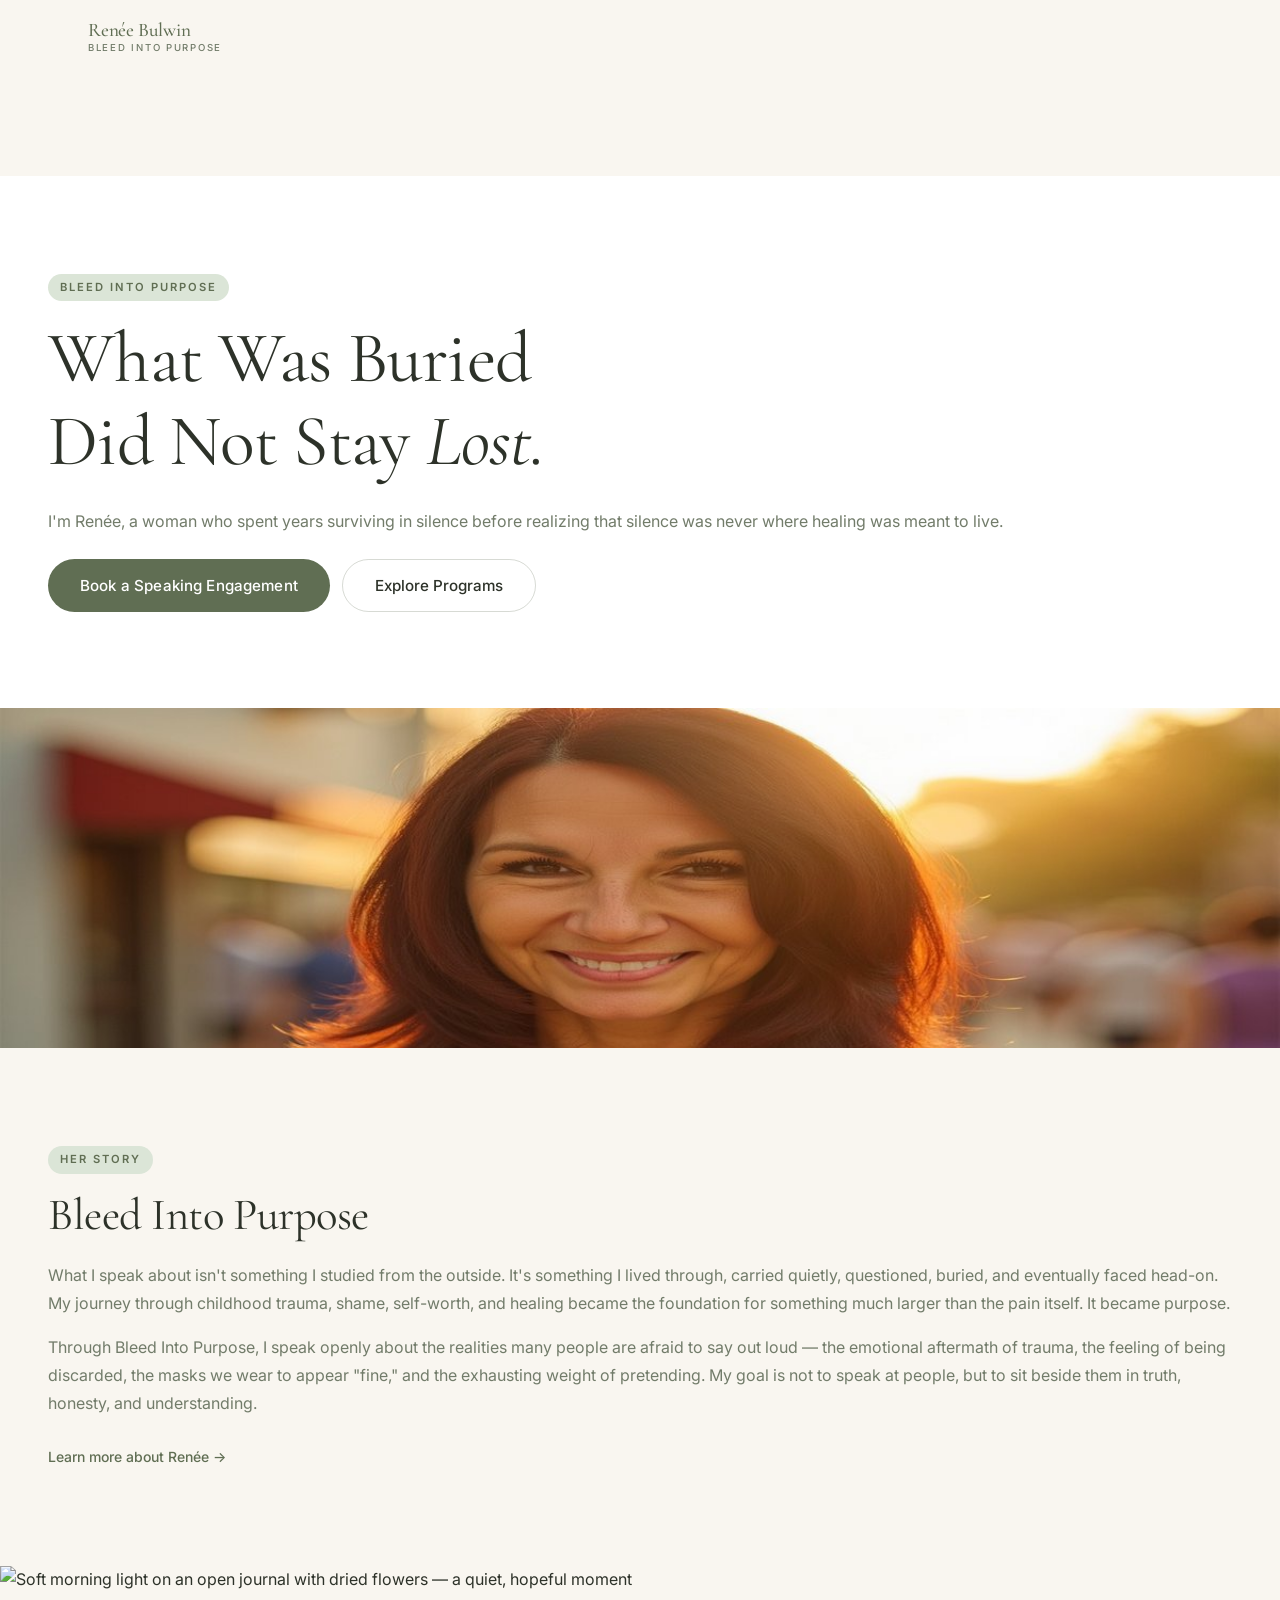
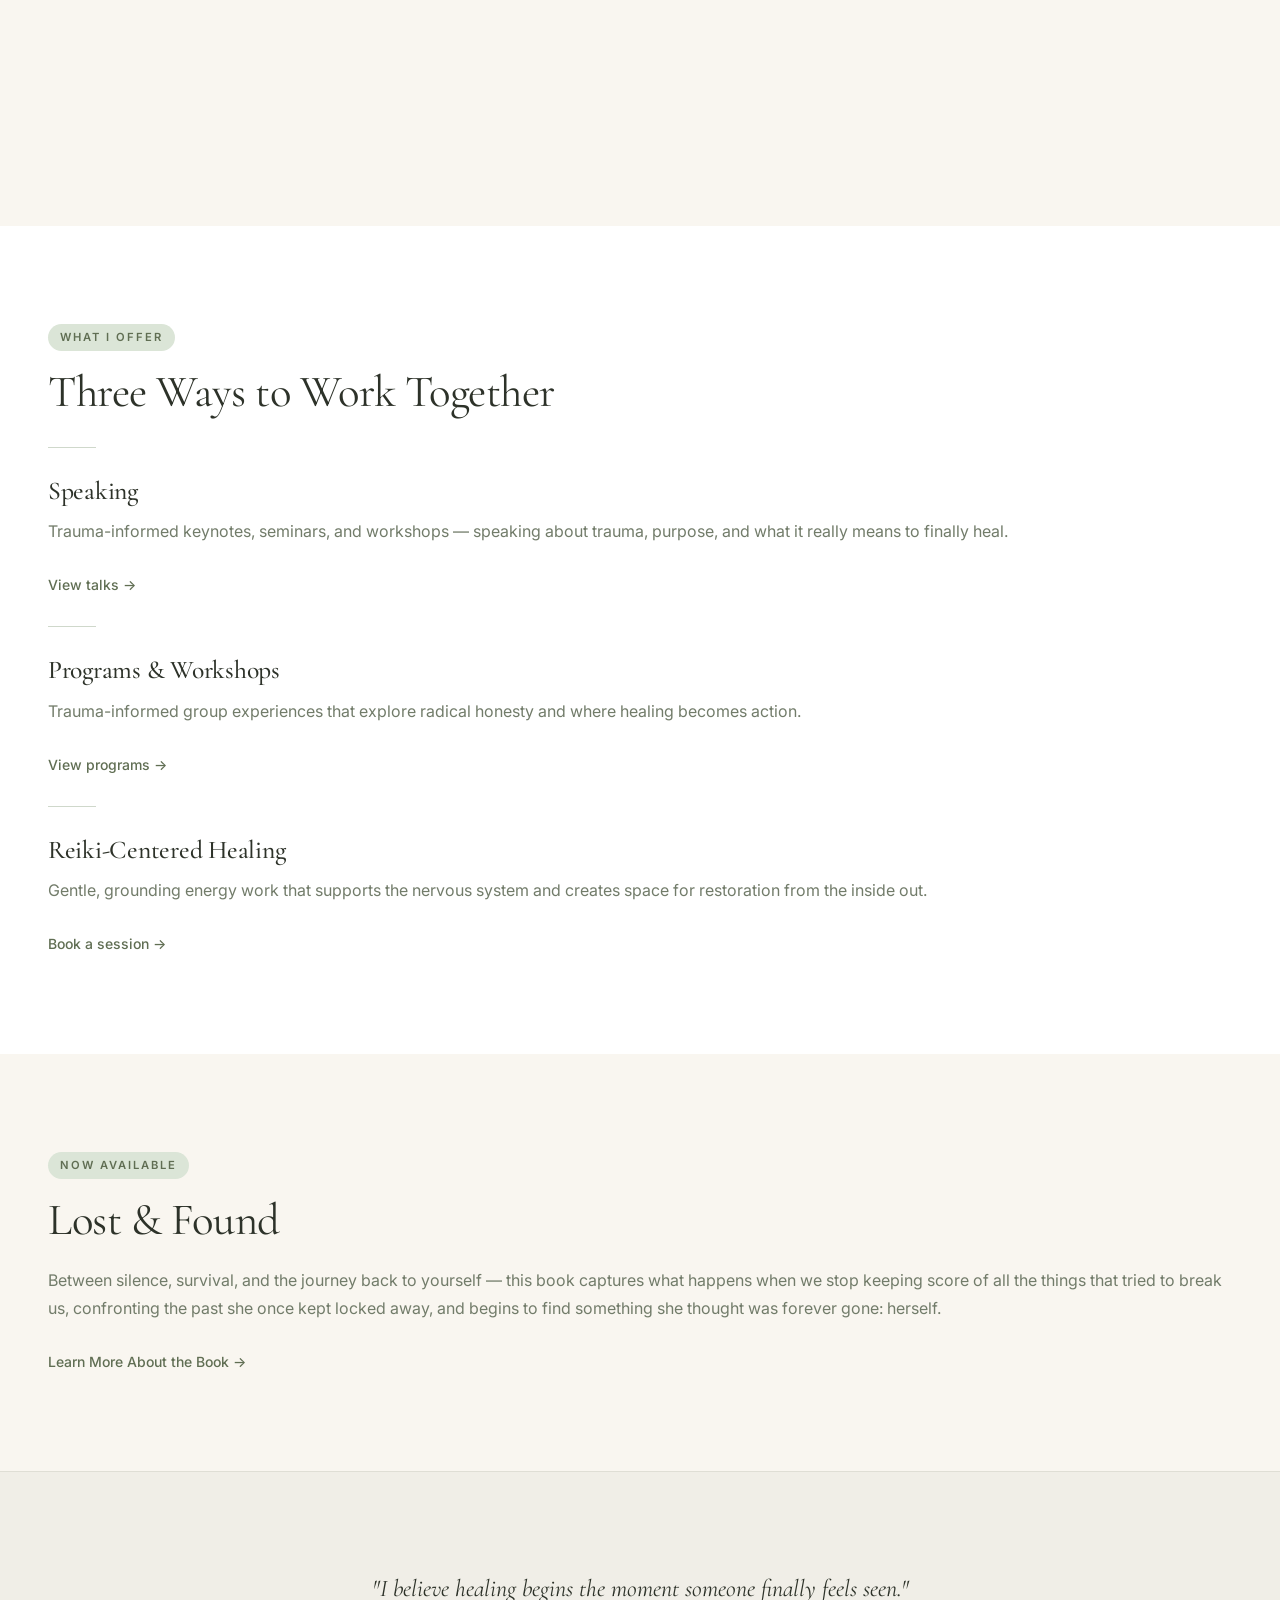
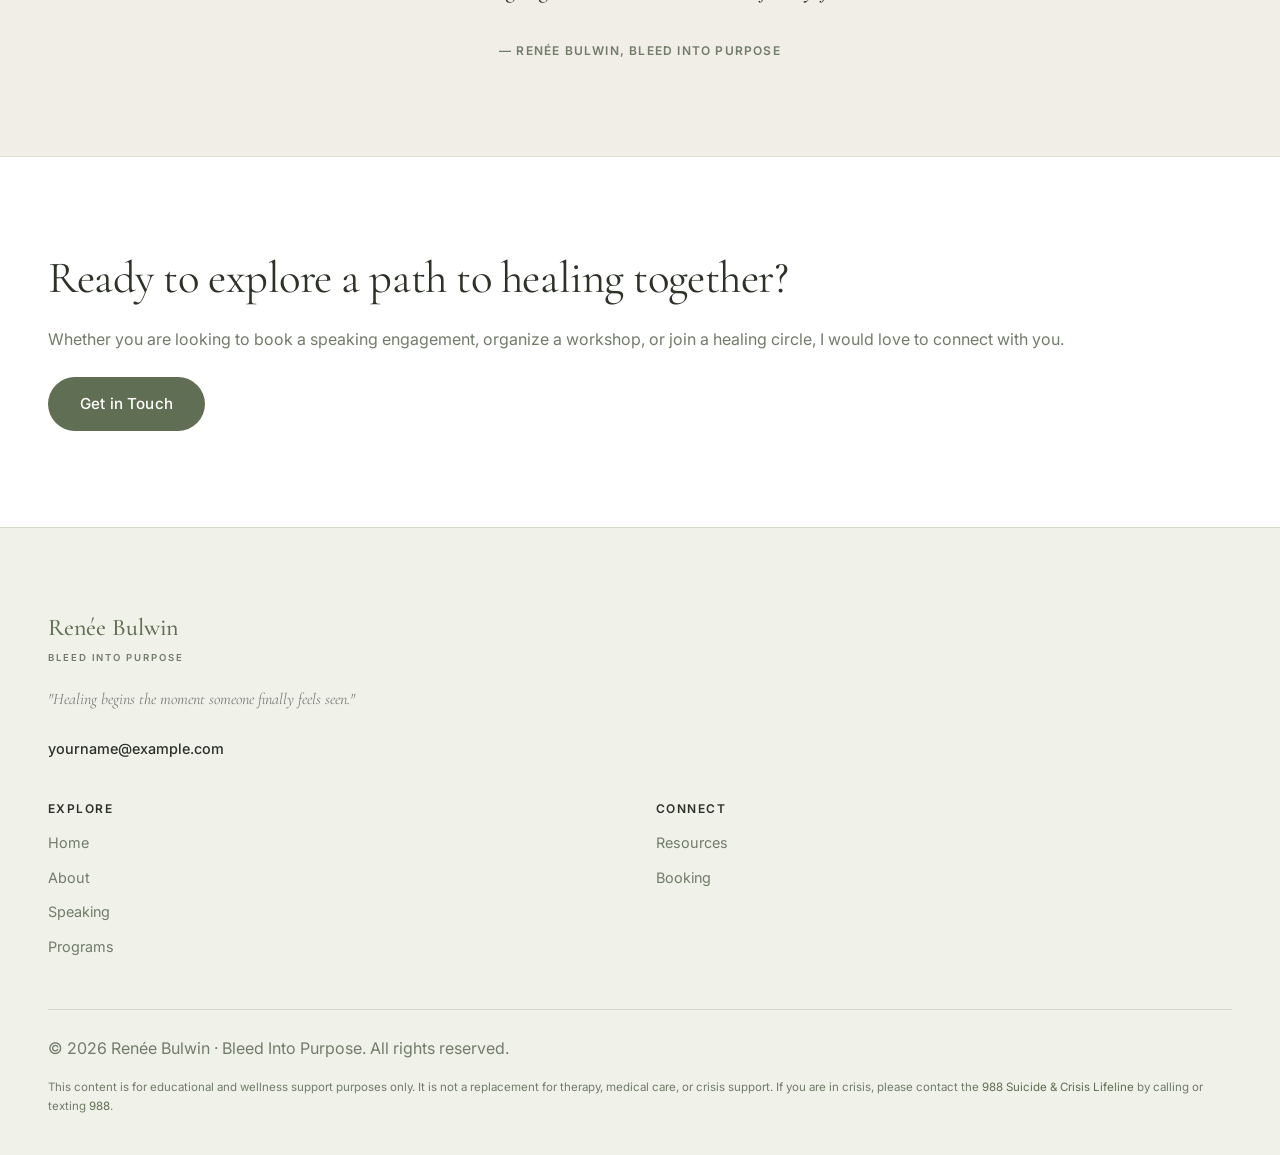
==== index.html @ e070d419 "updated" ====
<!DOCTYPE html>
<html lang="en">
<head>
  <meta charset="UTF-8">
  <meta name="viewport" content="width=device-width, initial-scale=1.0">
  <title>Renée Bulwin | Bleed Into Purpose — Speaker, Author, Reiki Practitioner</title>
  <meta name="description" content="Renée Bulwin — trauma-informed speaker, author, and Reiki practitioner. Healing begins the moment someone finally feels seen.">
  <meta name="author" content="Renée Bulwin">
  <meta name="robots" content="index, follow">
  <meta property="og:type" content="website">
  <meta property="og:url" content="https://bleed-into-purpose.github.io/">
  <meta property="og:title" content="Renée Bulwin | Bleed Into Purpose">
  <meta property="og:description" content="Trauma-informed speaker, author, and Reiki practitioner. Healing begins the moment someone finally feels seen.">
  <meta property="og:image" content="https://bleed-into-purpose.github.io/images/renee-hero.jpg">
  <link rel="canonical" href="https://bleed-into-purpose.github.io/">
  <link rel="preconnect" href="https://fonts.googleapis.com">
  <link rel="preconnect" href="https://fonts.gstatic.com" crossorigin>
  <link href="https://fonts.googleapis.com/css2?family=Cormorant+Garamond:ital,wght@0,300;0,400;0,500;1,300;1,400&family=Jost:wght@300;400;500&display=swap" rel="stylesheet">
  <link rel="stylesheet" href="style.css">
</head>
<body>

  <a href="#main-content" class="skip-link">Skip to main content</a>

  <header class="site-header" role="banner">
    <nav class="site-nav" aria-label="Main navigation">
      <a href="index.html" class="nav-brand" aria-label="Renée Bulwin – Bleed Into Purpose, home">
        <span class="name">Renée Bulwin</span>
        <span class="tagline">Bleed Into Purpose</span>
      </a>
      <button class="nav-toggle" aria-expanded="false" aria-controls="nav-menu" aria-label="Open navigation menu">
        <span></span><span></span><span></span>
      </button>
    </nav>
    <nav id="nav-menu" class="nav-menu" aria-label="Site pages">
      <a href="index.html" aria-current="page">Home</a>
      <a href="about.html">About</a>
      <a href="speaking.html">Speaking</a>
      <a href="programs.html">Programs</a>
      <a href="resources.html">Resources</a>
      <a href="booking.html">Booking</a>
      <a href="booking.html" class="btn-menu">Book a Session</a>
    </nav>
  </header>

  <div class="page-content">
    <main id="main-content">

      <!-- Hero -->
      <section class="section-pad white-bg" aria-labelledby="hero-heading">
        <span class="section-label">Bleed Into Purpose</span>
        <h1 id="hero-heading">What Was Buried<br>Did Not Stay <em>Lost.</em></h1>
        <p>I'm Renée, a woman who spent years surviving in silence before realizing that silence was never where healing was meant to live.</p>
        <div style="display:flex; flex-wrap:wrap; gap:12px; margin-top:24px;">
          <a href="booking.html" class="btn-primary">Book a Speaking Engagement</a>
          <a href="programs.html" class="btn-outline">Explore Programs</a>
        </div>
      </section>

      <!-- Headshot -->
      <img
        src="images/renee-hero.jpg"
        alt="Renée Bulwin, founder of Bleed Into Purpose, smiling warmly in golden evening light"
        width="1200"
        height="340"
        style="width:100%; height:340px; object-fit:cover; object-position:center top; display:block;"
        fetchpriority="high"
      >

      <!-- About intro -->
      <section class="section-pad cream-bg" aria-labelledby="about-intro-heading">
        <span class="section-label">Her Story</span>
        <h2 id="about-intro-heading">Bleed Into Purpose</h2>
        <p>What I speak about isn't something I studied from the outside. It's something I lived through, carried quietly, questioned, buried, and eventually faced head-on. My journey through childhood trauma, shame, self-worth, and healing became the foundation for something much larger than the pain itself. It became purpose.</p>
        <p>Through Bleed Into Purpose, I speak openly about the realities many people are afraid to say out loud — the emotional aftermath of trauma, the feeling of being discarded, the masks we wear to appear "fine," and the exhausting weight of pretending. My goal is not to speak at people, but to sit beside them in truth, honesty, and understanding.</p>
        <a href="about.html" class="link-underline" aria-label="Learn more about Renée Bulwin">Learn more about Renée →</a>
      </section>

      <!-- AI image -->
      <img
        src="images/home-light.jpg"
        alt="Soft morning light on an open journal with dried flowers — a quiet, hopeful moment"
        width="1200"
        height="260"
        style="width:100%; height:260px; object-fit:cover; display:block;"
        loading="lazy"
      >

      <!-- Offerings -->
      <section class="section-pad white-bg" aria-labelledby="offerings-heading">
        <span class="section-label">What I Offer</span>
        <h2 id="offerings-heading">Three Ways to Work Together</h2>
        <hr class="divider">
        <div style="margin-bottom:28px;">
          <h3>Speaking</h3>
          <p>Trauma-informed keynotes, seminars, and workshops — speaking about trauma, purpose, and what it really means to finally heal.</p>
          <a href="speaking.html" class="link-underline">View talks →</a>
        </div>
        <hr class="divider">
        <div style="margin-bottom:28px;">
          <h3>Programs &amp; Workshops</h3>
          <p>Trauma-informed group experiences that explore radical honesty and where healing becomes action.</p>
          <a href="programs.html" class="link-underline">View programs →</a>
        </div>
        <hr class="divider">
        <div>
          <h3>Reiki-Centered Healing</h3>
          <p>Gentle, grounding energy work that supports the nervous system and creates space for restoration from the inside out.</p>
          <a href="booking.html" class="link-underline">Book a session →</a>
        </div>
      </section>

      <!-- Book -->
      <section class="section-pad cream-bg" aria-labelledby="book-heading">
        <span class="section-label">Now Available</span>
        <h2 id="book-heading">Lost &amp; Found</h2>
        <p>Between silence, survival, and the journey back to yourself — this book captures what happens when we stop keeping score of all the things that tried to break us, confronting the past she once kept locked away, and begins to find something she thought was forever gone: herself.</p>
        <a href="about.html#book" class="link-underline" aria-label="Learn more about Renée's book, Lost and Found">Learn More About the Book →</a>
      </section>

      <!-- Quote strip -->
      <div class="green-strip" role="complementary" aria-label="Quote from Renée Bulwin">
        <blockquote>
          <p>"I believe healing begins the moment someone finally feels seen."</p>
          <cite>— Renée Bulwin, Bleed Into Purpose</cite>
        </blockquote>
      </div>

      <!-- CTA -->
      <section class="section-pad white-bg" aria-labelledby="cta-heading">
        <h2 id="cta-heading">Ready to explore a path to healing together?</h2>
        <p>Whether you are looking to book a speaking engagement, organize a workshop, or join a healing circle, I would love to connect with you.</p>
        <a href="booking.html" class="btn-primary" style="margin-top:8px;">Get in Touch</a>
      </section>

    </main>

    <footer class="site-footer" role="contentinfo">
      <div class="footer-brand">
        <span class="name">Renée Bulwin</span>
        <span class="tagline">Bleed Into Purpose</span>
        <p class="quote">"Healing begins the moment someone finally feels seen."</p>
      </div>
      <p class="footer-email"><a href="mailto:yourname@example.com">yourname@example.com</a></p>
      <div class="footer-nav">
        <div class="footer-nav-col">
          <h2>Explore</h2>
          <a href="index.html">Home</a>
          <a href="about.html">About</a>
          <a href="speaking.html">Speaking</a>
          <a href="programs.html">Programs</a>
        </div>
        <div class="footer-nav-col">
          <h2>Connect</h2>
          <a href="resources.html">Resources</a>
          <a href="booking.html">Booking</a>
        </div>
      </div>
      <div class="footer-bottom">
        <p>© 2026 Renée Bulwin · Bleed Into Purpose. All rights reserved.</p>
        <p class="footer-disclaimer">This content is for educational and wellness support purposes only. It is not a replacement for therapy, medical care, or crisis support. If you are in crisis, please contact the <a href="https://988lifeline.org" rel="noopener noreferrer">988 Suicide &amp; Crisis Lifeline</a> by calling or texting <a href="tel:988">988</a>.</p>
      </div>
    </footer>
  </div>

  <script>
    // Transparent header → blur on scroll
    const header = document.querySelector('header');
    window.addEventListener('scroll', () => {
      header.classList.toggle('scrolled', window.scrollY > 20);
    }, { passive: true });

    // Hamburger menu
    const toggle = document.querySelector('.nav-toggle');
    const menu = document.querySelector('.nav-menu');
    if (toggle && menu) {
      toggle.addEventListener('click', () => {
        const expanded = toggle.getAttribute('aria-expanded') === 'true';
        toggle.setAttribute('aria-expanded', String(!expanded));
        menu.classList.toggle('open', !expanded);
        document.body.style.overflow = !expanded ? 'hidden' : '';
      });
      menu.querySelectorAll('a').forEach(a => {
        a.addEventListener('click', () => {
          toggle.setAttribute('aria-expanded', 'false');
          menu.classList.remove('open');
          document.body.style.overflow = '';
        });
      });
    }

    // Fade in on scroll
    const faders = document.querySelectorAll('.fade-in');
    if (faders.length) {
      const obs = new IntersectionObserver(entries => {
        entries.forEach(e => { if (e.isIntersecting) { e.target.classList.add('visible'); obs.unobserve(e.target); } });
      }, { threshold: 0.1 });
      faders.forEach(f => obs.observe(f));
    }
    const faders = document.querySelectorAll('.fade-in');
    if (faders.length) {
      const observer = new IntersectionObserver(entries => {
        entries.forEach(e => { if (e.isIntersecting) { e.target.classList.add('visible'); observer.unobserve(e.target); } });
      }, { threshold: 0.1 });
      faders.forEach(f => observer.observe(f));
    }
  </script>
</body>
</html>
---- style.css ----
/* ═══════════════════════════════════════════════
   BLEED INTO PURPOSE — style.css
   Aesthetic: replicates trauma-healing-hub.replit.app
   Fonts: Cormorant Garamond (serif) + Inter (sans)
   Palette: warm cream bg, sage green primary, soft muted tones
═══════════════════════════════════════════════ */

@import url('https://fonts.googleapis.com/css2?family=Cormorant+Garamond:ital,wght@0,300;0,400;0,500;0,600;1,300;1,400&family=Inter:wght@300;400;500;600&display=swap');

/* ── TOKENS ── */
:root {
  /* Colours — direct HSL values matching the Replit palette */
  --bg:            hsl(40, 43%, 96%);       /* warm cream */
  --fg:            hsl(93, 10%, 18%);       /* near-black */
  --primary:       hsl(93, 14%, 38%);       /* sage green */
  --primary-fg:    hsl(40, 43%, 96%);       /* cream on sage */
  --primary-hover: hsl(93, 14%, 30%);
  --secondary:     hsl(100, 22%, 87%);      /* light sage tint */
  --secondary-fg:  hsl(93, 14%, 38%);
  --muted:         hsl(38, 30%, 85%);       /* warm tan */
  --muted-fg:      hsl(93, 8%, 45%);        /* medium grey-green */
  --accent:        hsl(27, 35%, 67%);       /* warm caramel */
  --card:          hsl(0, 0%, 100%);
  --card-fg:       hsl(93, 10%, 18%);
  --border:        hsl(100, 14%, 82%);
  --ring:          hsl(93, 14%, 38%);

  /* Typography */
  --font-serif: 'Cormorant Garamond', Georgia, serif;
  --font-sans:  'Inter', system-ui, sans-serif;

  /* Spacing */
  --container: 1200px;
  --px:   24px;
  --px-md: 48px;

  /* Radius */
  --radius-sm:  6px;
  --radius-md:  12px;
  --radius-lg:  16px;
  --radius-xl:  24px;
  --radius-full: 9999px;

  /* Shadows */
  --shadow-sm: 0 1px 3px rgba(0,0,0,0.06), 0 1px 2px rgba(0,0,0,0.04);
  --shadow-md: 0 4px 12px rgba(0,0,0,0.07), 0 2px 4px rgba(0,0,0,0.05);
}

/* ── RESET ── */
*, *::before, *::after { margin: 0; padding: 0; box-sizing: border-box; }
html { scroll-behavior: smooth; font-size: 16px; }

body {
  font-family: var(--font-sans);
  background: var(--bg);
  color: var(--fg);
  font-weight: 400;
  line-height: 1.7;
  -webkit-font-smoothing: antialiased;
}

img { display: block; max-width: 100%; }
a { color: var(--primary); text-decoration: none; }
a:hover { color: var(--primary-hover); }

/* ── SKIP LINK ── */
.skip-link {
  position: absolute;
  top: -100%;
  left: 0;
  background: var(--primary);
  color: white;
  padding: 10px 20px;
  font-size: 0.875rem;
  font-weight: 500;
  z-index: 9999;
  text-decoration: none;
  border-radius: 0 0 var(--radius-sm) 0;
}
.skip-link:focus { top: 0; }

/* ── FOCUS ── */
:focus-visible {
  outline: 3px solid var(--ring);
  outline-offset: 3px;
  border-radius: 2px;
}

/* ── SCREEN READER ONLY ── */
.sr-only {
  position: absolute; width: 1px; height: 1px;
  padding: 0; margin: -1px; overflow: hidden;
  clip: rect(0,0,0,0); white-space: nowrap; border: 0;
}

/* ═══════════════════════════════════════
   CONTAINER
═══════════════════════════════════════ */
.container {
  width: 100%;
  max-width: var(--container);
  margin: 0 auto;
  padding: 0 var(--px);
}
@media (min-width: 768px) {
  .container { padding: 0 var(--px-md); }
}

/* ═══════════════════════════════════════
   HEADER — transparent → blurred on scroll
═══════════════════════════════════════ */
header, .site-header {
  position: fixed;
  top: 0; left: 0; right: 0;
  z-index: 100;
  transition: background 0.3s, box-shadow 0.3s, padding 0.3s;
  padding: 20px 0;
}
header.scrolled, .site-header.scrolled {
  background: hsla(40, 43%, 96%, 0.85);
  backdrop-filter: blur(12px);
  -webkit-backdrop-filter: blur(12px);
  box-shadow: var(--shadow-sm);
  padding: 12px 0;
}

header > nav, .site-nav {
  max-width: var(--container);
  margin: 0 auto;
  padding: 0 var(--px);
  display: flex;
  align-items: center;
  justify-content: space-between;
  gap: 24px;
}
@media (min-width: 768px) {
  header > nav, .site-nav { padding: 0 var(--px-md); }
}

/* Brand */
.nav-brand, .nav-logo {
  display: flex;
  flex-direction: column;
  line-height: 1.1;
  text-decoration: none;
  color: var(--primary);
}
.nav-brand .name,
.nav-logo {
  font-family: var(--font-serif);
  font-size: 1.2rem;
  font-weight: 500;
  color: var(--primary);
  letter-spacing: -0.01em;
}
.nav-brand .tagline,
.nav-logo span {
  font-family: var(--font-sans);
  font-size: 0.6rem;
  font-weight: 500;
  letter-spacing: 0.18em;
  text-transform: uppercase;
  color: var(--muted-fg);
  margin-top: 2px;
}

/* Hide desktop nav links on mobile */
header > nav > ul,
.site-nav > ul { display: none; }

/* Hamburger */
.nav-toggle {
  background: none;
  border: none;
  cursor: pointer;
  padding: 8px;
  display: flex;
  flex-direction: column;
  gap: 5px;
  min-width: 44px;
  min-height: 44px;
  align-items: center;
  justify-content: center;
  border-radius: var(--radius-sm);
}
.nav-toggle span {
  display: block;
  width: 22px;
  height: 2px;
  background: var(--fg);
  border-radius: 2px;
  transition: transform 0.3s, opacity 0.3s;
}
.nav-toggle[aria-expanded="true"] span:nth-child(1) { transform: translateY(7px) rotate(45deg); }
.nav-toggle[aria-expanded="true"] span:nth-child(2) { opacity: 0; }
.nav-toggle[aria-expanded="true"] span:nth-child(3) { transform: translateY(-7px) rotate(-45deg); }
.nav-toggle:hover { background: var(--secondary); }

/* .btn-nav (first-pass HTML) — pill CTA in nav */
.btn-nav {
  display: none; /* shown on desktop via override below */
  background: var(--primary);
  color: white;
  padding: 10px 24px;
  border-radius: var(--radius-full);
  font-size: 0.875rem;
  font-weight: 500;
  text-decoration: none;
  min-height: 44px;
  align-items: center;
  transition: background 0.2s;
}
.btn-nav:hover { background: var(--primary-hover); color: white; }

/* Mobile nav overlay */
.nav-menu {
  display: none;
  position: fixed;
  inset: 0;
  background: var(--bg);
  z-index: 99;
  flex-direction: column;
  align-items: center;
  justify-content: center;
  gap: 32px;
  padding: 80px 24px 40px;
}
.nav-menu.open { display: flex; }
.nav-menu a {
  font-family: var(--font-serif);
  font-size: 2rem;
  font-weight: 400;
  color: var(--muted-fg);
  text-decoration: none;
  letter-spacing: -0.01em;
  transition: color 0.2s;
}
.nav-menu a:hover,
.nav-menu a[aria-current="page"] { color: var(--primary); }
.nav-menu .btn-menu {
  margin-top: 8px;
  background: var(--primary);
  color: white;
  padding: 16px 40px;
  border-radius: var(--radius-full);
  font-family: var(--font-sans);
  font-size: 1rem;
  font-weight: 500;
  text-decoration: none;
  display: inline-flex;
  align-items: center;
  transition: background 0.2s;
}
.nav-menu .btn-menu:hover { background: var(--primary-hover); color: white; }

/* Page offset for fixed header */
.page-content { padding-top: 88px; }
main { padding-top: 88px; }

/* ═══════════════════════════════════════
   TYPOGRAPHY
═══════════════════════════════════════ */
h1, h2, h3, h4, h5, h6 {
  font-family: var(--font-serif);
  color: var(--fg);
  line-height: 1.15;
  letter-spacing: -0.01em;
}
h1 { font-size: clamp(2.4rem, 6vw, 4.5rem); font-weight: 400; margin-bottom: 24px; }
h2 { font-size: clamp(1.8rem, 4vw, 2.8rem); font-weight: 400; margin-bottom: 20px; }
h3 { font-size: clamp(1.2rem, 2.5vw, 1.6rem); font-weight: 500; margin-bottom: 12px; }

p { font-size: 1rem; color: var(--muted-fg); margin-bottom: 16px; line-height: 1.75; }
p:last-child { margin-bottom: 0; }

/* ═══════════════════════════════════════
   BUTTONS
═══════════════════════════════════════ */
.btn-primary {
  display: inline-flex;
  align-items: center;
  justify-content: center;
  background: var(--primary);
  color: white;
  padding: 14px 32px;
  border-radius: var(--radius-full);
  font-family: var(--font-sans);
  font-size: 0.95rem;
  font-weight: 500;
  text-decoration: none;
  border: none;
  cursor: pointer;
  min-height: 48px;
  transition: background 0.2s, transform 0.1s;
  letter-spacing: 0.01em;
}
.btn-primary:hover { background: var(--primary-hover); color: white; }
.btn-primary:active { transform: scale(0.98); }

.btn-secondary, .btn-outline {
  display: inline-flex;
  align-items: center;
  justify-content: center;
  background: transparent;
  color: var(--fg);
  padding: 13px 32px;
  border-radius: var(--radius-full);
  font-family: var(--font-sans);
  font-size: 0.95rem;
  font-weight: 500;
  text-decoration: none;
  border: 1.5px solid hsla(93, 14%, 38%, 0.25);
  cursor: pointer;
  min-height: 48px;
  transition: background 0.2s, border-color 0.2s;
}
.btn-secondary:hover, .btn-outline:hover {
  background: var(--secondary);
  border-color: var(--border);
  color: var(--fg);
}

.link-arrow {
  display: inline-flex;
  align-items: center;
  gap: 6px;
  font-size: 0.875rem;
  font-weight: 500;
  color: var(--primary);
  text-decoration: none;
  margin-top: 16px;
  transition: gap 0.2s;
}
.link-arrow:hover { gap: 10px; color: var(--primary-hover); }
.link-arrow::after { content: '→'; }

/* legacy link-underline class */
.link-underline {
  display: inline-flex;
  align-items: center;
  gap: 6px;
  font-size: 0.875rem;
  font-weight: 500;
  color: var(--primary);
  text-decoration: none;
  margin-top: 12px;
  transition: gap 0.2s;
}
.link-underline:hover { gap: 10px; color: var(--primary-hover); }

/* ═══════════════════════════════════════
   UTILITIES
═══════════════════════════════════════ */
.section-label, .eyebrow {
  display: inline-block;
  font-family: var(--font-sans);
  font-size: 0.7rem;
  font-weight: 600;
  letter-spacing: 0.18em;
  text-transform: uppercase;
  color: var(--primary);
  background: var(--secondary);
  padding: 4px 12px;
  border-radius: var(--radius-full);
  margin-bottom: 16px;
}

.divider {
  width: 48px;
  height: 1px;
  background: var(--border);
  margin: 28px 0;
  border: none;
}

/* ═══════════════════════════════════════
   SECTIONS — base padding
═══════════════════════════════════════ */
.section-pad {
  padding: 80px var(--px);
}
@media (min-width: 768px) {
  .section-pad { padding: 96px var(--px-md); }
}

.cream-bg  { background: var(--bg); }
.white-bg  { background: var(--card); }
.muted-bg  { background: var(--secondary); }

/* Bare <section> tags inside main — alternating bg */
main > section {
  padding: 72px var(--px);
}
@media (min-width: 768px) {
  main > section { padding: 96px var(--px-md); }
}

/* ═══════════════════════════════════════
   HERO — full-bleed with overlay
   Covers both .hero wrapper and bare sections
═══════════════════════════════════════ */
.hero, section.hero {
  position: relative;
  min-height: 90vh;
  display: flex;
  align-items: center;
  justify-content: center;
  overflow: hidden;
  padding: 120px var(--px) 80px;
  text-align: center;
  background: var(--bg);
}

/* When there's a hero image */
.hero-image {
  position: absolute;
  inset: 0;
  z-index: 0;
}
.hero-image img {
  width: 100%;
  height: 100%;
  object-fit: cover;
  object-position: center top;
}
.hero-image::after {
  content: '';
  position: absolute;
  inset: 0;
  background: hsla(40, 43%, 96%, 0.65);
  backdrop-filter: blur(2px);
}

.hero-text {
  position: relative;
  z-index: 1;
  max-width: 760px;
  margin: 0 auto;
}
.hero-text h1 { color: var(--fg); }
.hero-text p  { font-size: 1.1rem; color: var(--muted-fg); max-width: 560px; margin: 0 auto 32px; }

.hero-cta {
  display: flex;
  flex-wrap: wrap;
  gap: 12px;
  justify-content: center;
  margin-top: 32px;
}

/* Hero photo strip (below text hero on index) */
.hero + img,
.hero-photo {
  width: 100%;
  max-height: 420px;
  object-fit: cover;
  object-position: center top;
  display: block;
}

/* ═══════════════════════════════════════
   TAGLINE PILL (Replit-style hero badge)
═══════════════════════════════════════ */
.hero-pill {
  display: inline-block;
  background: var(--secondary);
  color: var(--secondary-fg);
  font-size: 0.85rem;
  font-weight: 500;
  padding: 6px 16px;
  border-radius: var(--radius-full);
  margin-bottom: 24px;
  letter-spacing: 0.02em;
}

/* ═══════════════════════════════════════
   OFFERING GRID
═══════════════════════════════════════ */
.offering-grid {
  display: grid;
  grid-template-columns: 1fr;
  gap: 24px;
  margin-top: 40px;
}
@media (min-width: 768px) {
  .offering-grid { grid-template-columns: repeat(3, 1fr); }
}
.offering-grid article {
  background: var(--card);
  border: 1px solid var(--border);
  border-radius: var(--radius-xl);
  padding: 32px;
  transition: box-shadow 0.2s;
}
.offering-grid article:hover { box-shadow: var(--shadow-md); }

/* ═══════════════════════════════════════
   PROGRAM CARDS
═══════════════════════════════════════ */
.program-card {
  background: var(--card);
  border: 1px solid var(--border);
  border-radius: var(--radius-xl);
  padding: 32px;
  margin-bottom: 20px;
  transition: box-shadow 0.2s;
}
.program-card:hover { box-shadow: var(--shadow-md); }

.program-tag {
  display: inline-block;
  font-size: 0.65rem;
  font-weight: 600;
  letter-spacing: 0.15em;
  text-transform: uppercase;
  color: var(--primary);
  margin-bottom: 12px;
}
.program-ideal {
  background: hsla(100, 22%, 87%, 0.4);
  border-radius: var(--radius-md);
  padding: 14px 16px;
  margin-top: 16px;
  font-size: 0.9rem;
  color: var(--fg);
}
.program-ideal strong {
  display: block;
  font-size: 0.65rem;
  font-weight: 600;
  letter-spacing: 0.12em;
  text-transform: uppercase;
  color: var(--primary);
  margin-bottom: 4px;
}

/* ═══════════════════════════════════════
   TALK CARDS (speaking page)
═══════════════════════════════════════ */
.talk-card {
  background: var(--card);
  border: 1px solid var(--border);
  border-radius: var(--radius-xl);
  padding: 28px 32px;
  margin-bottom: 16px;
  transition: box-shadow 0.2s;
}
.talk-card:hover { box-shadow: var(--shadow-sm); }

.talk-number {
  font-family: var(--font-serif);
  font-size: 1.8rem;
  font-weight: 300;
  color: var(--border);
  line-height: 1;
  margin-bottom: 8px;
}

/* ═══════════════════════════════════════
   AUDIENCE LIST
═══════════════════════════════════════ */
.audience-list {
  list-style: none;
  display: flex;
  flex-direction: column;
  gap: 10px;
}
.audience-list li {
  display: flex;
  align-items: flex-start;
  gap: 12px;
  font-size: 1rem;
  color: var(--muted-fg);
  padding: 10px 14px;
  background: var(--card);
  border: 1px solid var(--border);
  border-radius: var(--radius-md);
}
.audience-list li::before {
  content: '';
  width: 6px;
  height: 6px;
  border-radius: 50%;
  background: var(--primary);
  margin-top: 8px;
  flex-shrink: 0;
}

/* ═══════════════════════════════════════
   BLOCKQUOTE
═══════════════════════════════════════ */
blockquote {
  font-family: var(--font-serif);
  font-size: 1.4rem;
  font-style: italic;
  color: var(--fg);
  line-height: 1.5;
  padding: 32px 36px;
  background: var(--secondary);
  border-radius: var(--radius-lg);
  border-left: 4px solid var(--primary);
  margin: 32px 0;
  position: relative;
}
blockquote p { color: var(--fg); font-size: inherit; margin-bottom: 12px; font-family: var(--font-serif); font-style: italic; }
blockquote footer, blockquote cite {
  display: block;
  font-family: var(--font-sans);
  font-size: 0.75rem;
  font-style: normal;
  font-weight: 600;
  letter-spacing: 0.1em;
  text-transform: uppercase;
  color: var(--muted-fg);
  margin-top: 12px;
}

/* ═══════════════════════════════════════
   GREEN STRIP / CTA BAND
   Replit uses bg-primary/5 with border-y — subtle sage tint
═══════════════════════════════════════ */
.green-strip {
  background: hsla(93, 14%, 38%, 0.06);
  border-top: 1px solid hsla(93, 14%, 38%, 0.12);
  border-bottom: 1px solid hsla(93, 14%, 38%, 0.12);
  padding: 80px var(--px);
  text-align: center;
}
@media (min-width: 768px) { .green-strip { padding: 96px var(--px-md); } }

.green-strip h2 { color: var(--fg); margin-bottom: 16px; }
.green-strip p  { color: var(--muted-fg); max-width: 560px; margin: 0 auto 32px; }

.green-strip blockquote {
  background: transparent;
  border: none;
  border-left: none;
  padding: 0;
  margin: 0 auto;
  max-width: 640px;
  font-size: 1.5rem;
}
.green-strip blockquote p { color: var(--fg); }
.green-strip blockquote footer,
.green-strip blockquote cite { color: var(--muted-fg); }

/* ═══════════════════════════════════════
   CONTACT
═══════════════════════════════════════ */
.contact-row {
  display: flex;
  align-items: flex-start;
  gap: 16px;
  margin-bottom: 20px;
  padding: 18px 20px;
  background: var(--card);
  border: 1px solid var(--border);
  border-radius: var(--radius-lg);
}
.contact-icon {
  width: 44px;
  height: 44px;
  border-radius: 50%;
  background: var(--secondary);
  color: var(--primary);
  display: flex;
  align-items: center;
  justify-content: center;
  flex-shrink: 0;
  font-size: 1.1rem;
}
.contact-label {
  font-size: 0.65rem;
  font-weight: 600;
  letter-spacing: 0.12em;
  text-transform: uppercase;
  color: var(--muted-fg);
  margin-bottom: 4px;
}
.contact-value {
  font-size: 1rem;
  color: var(--fg);
  font-weight: 400;
}
.contact-value a { color: var(--primary); }

/* ═══════════════════════════════════════
   FORMS
═══════════════════════════════════════ */
.inquiry-form {
  background: var(--card);
  border: 1px solid var(--border);
  border-radius: var(--radius-xl);
  padding: 36px 28px;
  box-shadow: var(--shadow-sm);
  margin-top: 32px;
}
.inquiry-form .form-note {
  font-size: 0.9rem;
  color: var(--muted-fg);
  margin-bottom: 28px;
}

.form-group { margin-bottom: 20px; }
.form-group label {
  display: block;
  font-size: 0.875rem;
  font-weight: 500;
  color: var(--fg);
  margin-bottom: 6px;
}
.form-group label .req { color: #c0392b; margin-left: 3px; }
.form-group label .req-note { font-size: 0.75rem; color: var(--muted-fg); font-weight: 400; }

.form-group input,
.form-group select,
.form-group textarea {
  width: 100%;
  padding: 11px 16px;
  border: 1.5px solid var(--border);
  border-radius: var(--radius-md);
  font-family: var(--font-sans);
  font-size: 1rem;
  font-weight: 400;
  color: var(--fg);
  background: var(--bg);
  outline: none;
  transition: border-color 0.2s, box-shadow 0.2s;
  min-height: 46px;
}
.form-group input:focus,
.form-group select:focus,
.form-group textarea:focus {
  border-color: var(--primary);
  box-shadow: 0 0 0 3px hsla(93, 14%, 38%, 0.15);
}
.form-group textarea { height: 120px; resize: vertical; min-height: 90px; }

.form-group input[aria-invalid="true"],
.form-group select[aria-invalid="true"],
.form-group textarea[aria-invalid="true"] { border-color: #c0392b; }

.field-error { font-size: 0.8rem; color: #c0392b; margin-top: 4px; display: none; }
.field-error.visible { display: block; }

/* ═══════════════════════════════════════
   CRISIS NOTICE
═══════════════════════════════════════ */
.crisis-notice {
  background: var(--secondary);
  border: 1px solid var(--border);
  border-radius: var(--radius-lg);
  padding: 20px 24px;
  margin: 0 var(--px) 0;
}
.crisis-notice p { font-size: 0.9rem; color: var(--muted-fg); }

/* ═══════════════════════════════════════
   FOOTER
═══════════════════════════════════════ */
footer, .site-footer {
  background: hsla(100, 22%, 87%, 0.3);
  border-top: 1px solid var(--border);
  padding: 64px var(--px) 32px;
}
@media (min-width: 768px) {
  footer, .site-footer { padding: 80px var(--px-md) 40px; }
}

/* Footer brand */
.footer-brand .name,
.footer-name {
  font-family: var(--font-serif);
  font-size: 1.5rem;
  font-weight: 500;
  color: var(--primary);
  display: block;
  margin-bottom: 2px;
}
.footer-brand .tagline,
.footer-sub {
  font-size: 0.6rem;
  font-weight: 600;
  letter-spacing: 0.2em;
  text-transform: uppercase;
  color: var(--muted-fg);
  display: block;
  margin-bottom: 20px;
}
.footer-brand .quote,
.footer-quote {
  font-family: var(--font-serif);
  font-style: italic;
  font-size: 1rem;
  color: hsla(93, 10%, 18%, 0.6);
  margin-bottom: 24px;
  max-width: 320px;
  line-height: 1.6;
}

.footer-email {
  font-size: 0.9rem;
  color: var(--muted-fg);
  margin-bottom: 40px;
  display: flex;
  align-items: center;
  gap: 8px;
}
.footer-email a { color: var(--fg); font-weight: 500; }
.footer-email a:hover { color: var(--primary); }

/* Footer nav grid */
.footer-nav {
  display: grid;
  grid-template-columns: 1fr 1fr;
  gap: 32px;
  margin-bottom: 40px;
}
.footer-nav-col h2,
footer nav h3 {
  font-family: var(--font-sans);
  font-size: 0.75rem;
  font-weight: 600;
  letter-spacing: 0.12em;
  text-transform: uppercase;
  color: var(--fg);
  margin-bottom: 16px;
}
.footer-nav-col a,
footer nav a {
  display: block;
  font-size: 0.9rem;
  color: var(--muted-fg);
  text-decoration: none;
  margin-bottom: 10px;
  transition: color 0.2s;
}
.footer-nav-col a:hover,
footer nav a:hover { color: var(--primary); }

footer nav ul { list-style: none; margin-bottom: 28px; }

.footer-bottom,
.footer-legal {
  border-top: 1px solid var(--border);
  padding-top: 24px;
  font-size: 0.75rem;
  color: var(--muted-fg);
  line-height: 1.7;
}
.footer-disclaimer {
  margin-top: 8px;
  font-size: 0.72rem;
  color: var(--muted-fg);
  line-height: 1.6;
}
.footer-disclaimer a { color: var(--primary); }

/* ═══════════════════════════════════════
   FADE IN ANIMATION
═══════════════════════════════════════ */
.fade-in {
  opacity: 0;
  transform: translateY(20px);
  transition: opacity 0.6s ease, transform 0.6s ease;
}
.fade-in.visible { opacity: 1; transform: translateY(0); }

@media (prefers-reduced-motion: reduce) {
  .fade-in { opacity: 1; transform: none; transition: none; }
  html { scroll-behavior: auto; }
}

/* ═══════════════════════════════════════
   RESPONSIVE DESKTOP OVERRIDES
═══════════════════════════════════════ */
@media (min-width: 768px) {
  /* Show desktop nav */
  header > nav > ul,
  .site-nav > ul {
    display: flex;
    align-items: center;
    gap: 32px;
    list-style: none;
  }
  header > nav > ul li a,
  .site-nav > ul li a {
    font-size: 0.875rem;
    font-weight: 500;
    color: var(--muted-fg);
    text-decoration: none;
    transition: color 0.2s;
  }
  header > nav > ul li a:hover,
  header > nav > ul li a[aria-current="page"],
  .site-nav > ul li a:hover,
  .site-nav > ul li a[aria-current="page"] { color: var(--primary); }

  /* Show pill CTA in nav */
  .btn-nav { display: inline-flex; }

  /* Hide hamburger on desktop */
  .nav-toggle { display: none; }
}

@media (min-width: 1024px) {
  .hero { text-align: center; }
  .offering-grid { gap: 28px; }
}
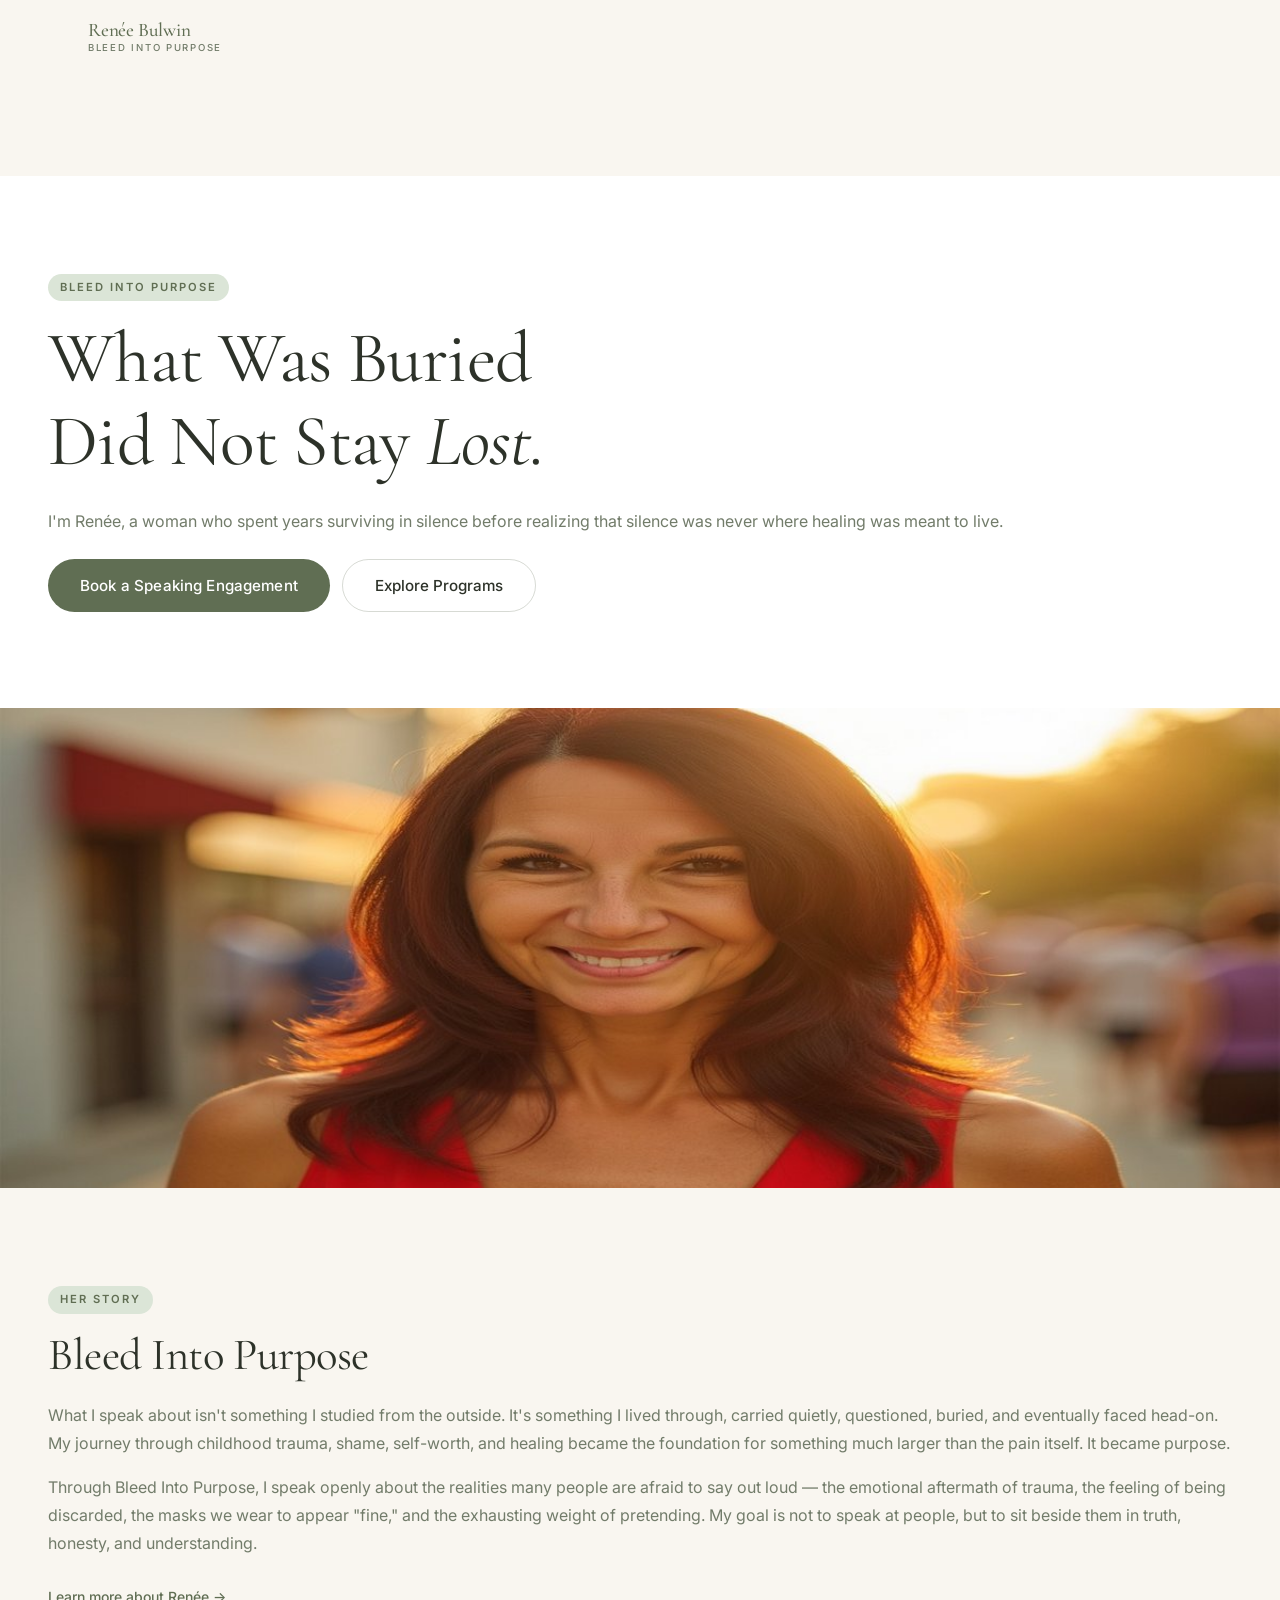
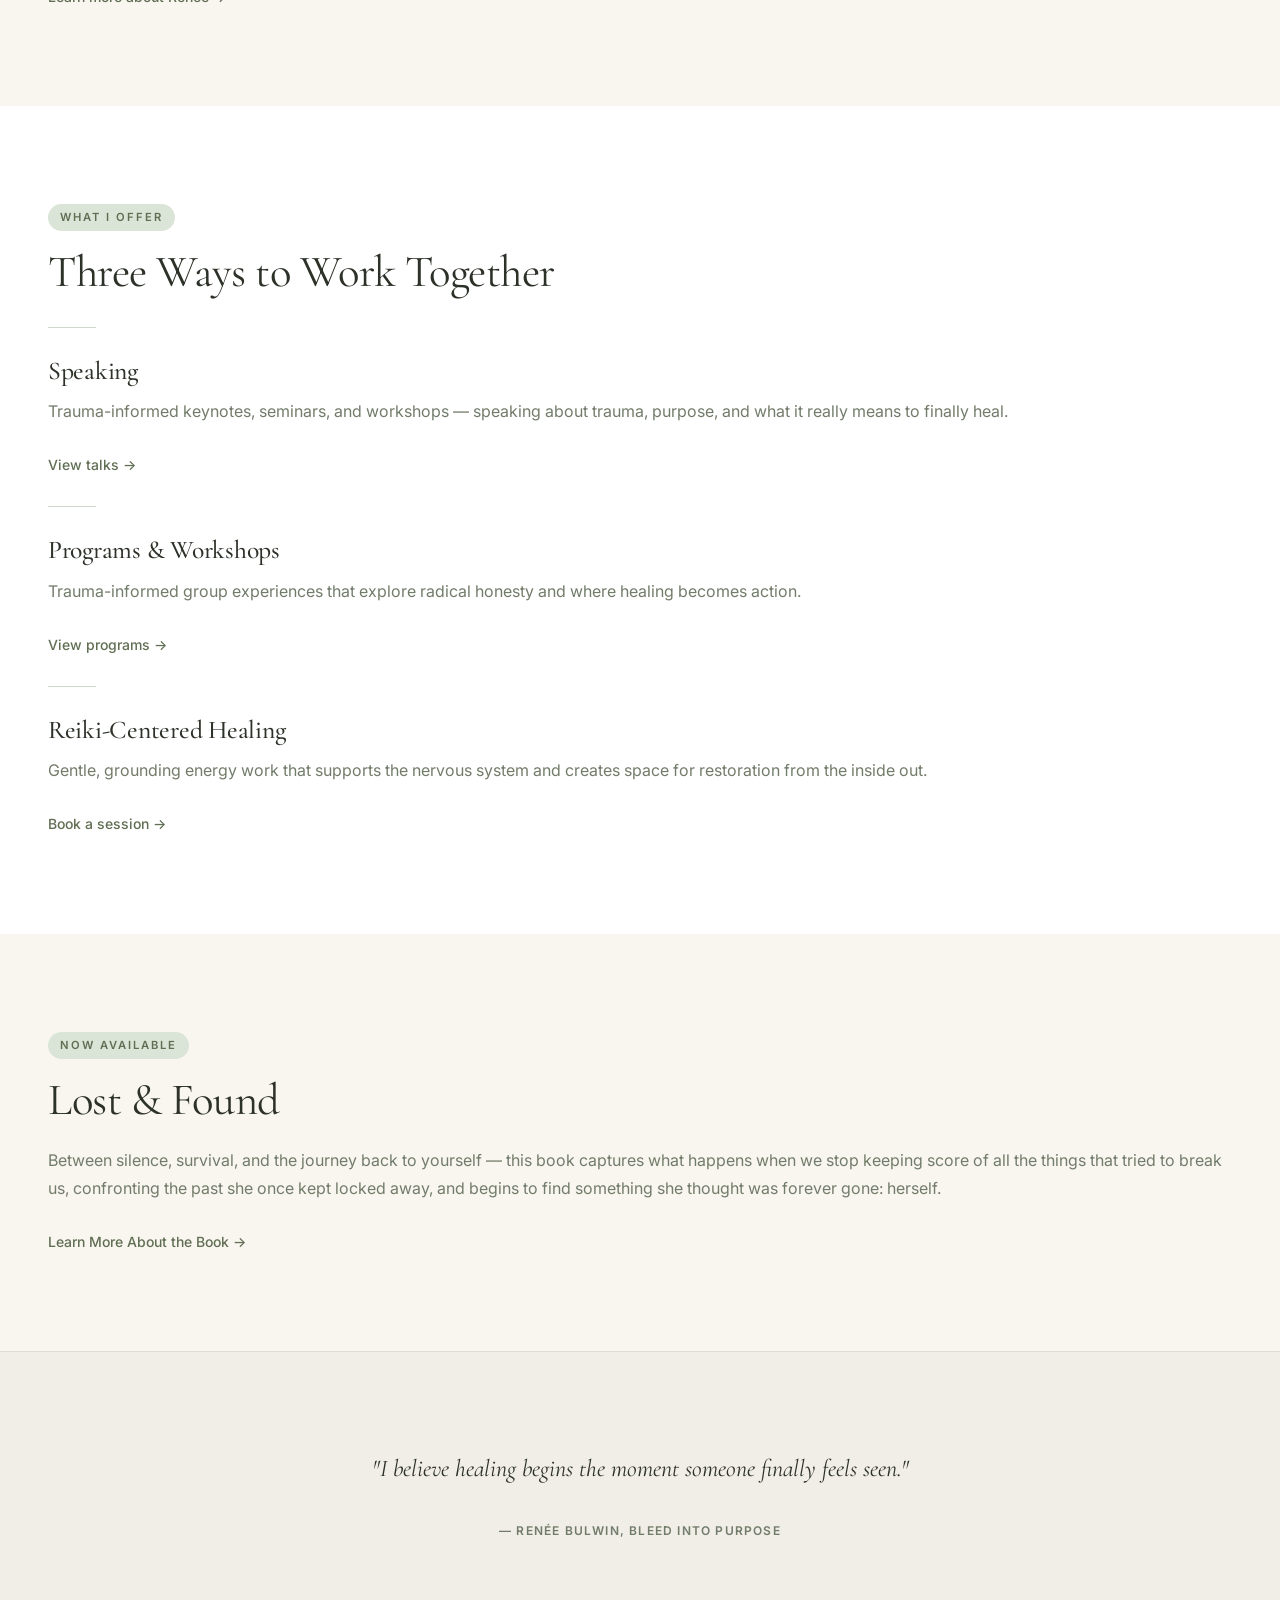
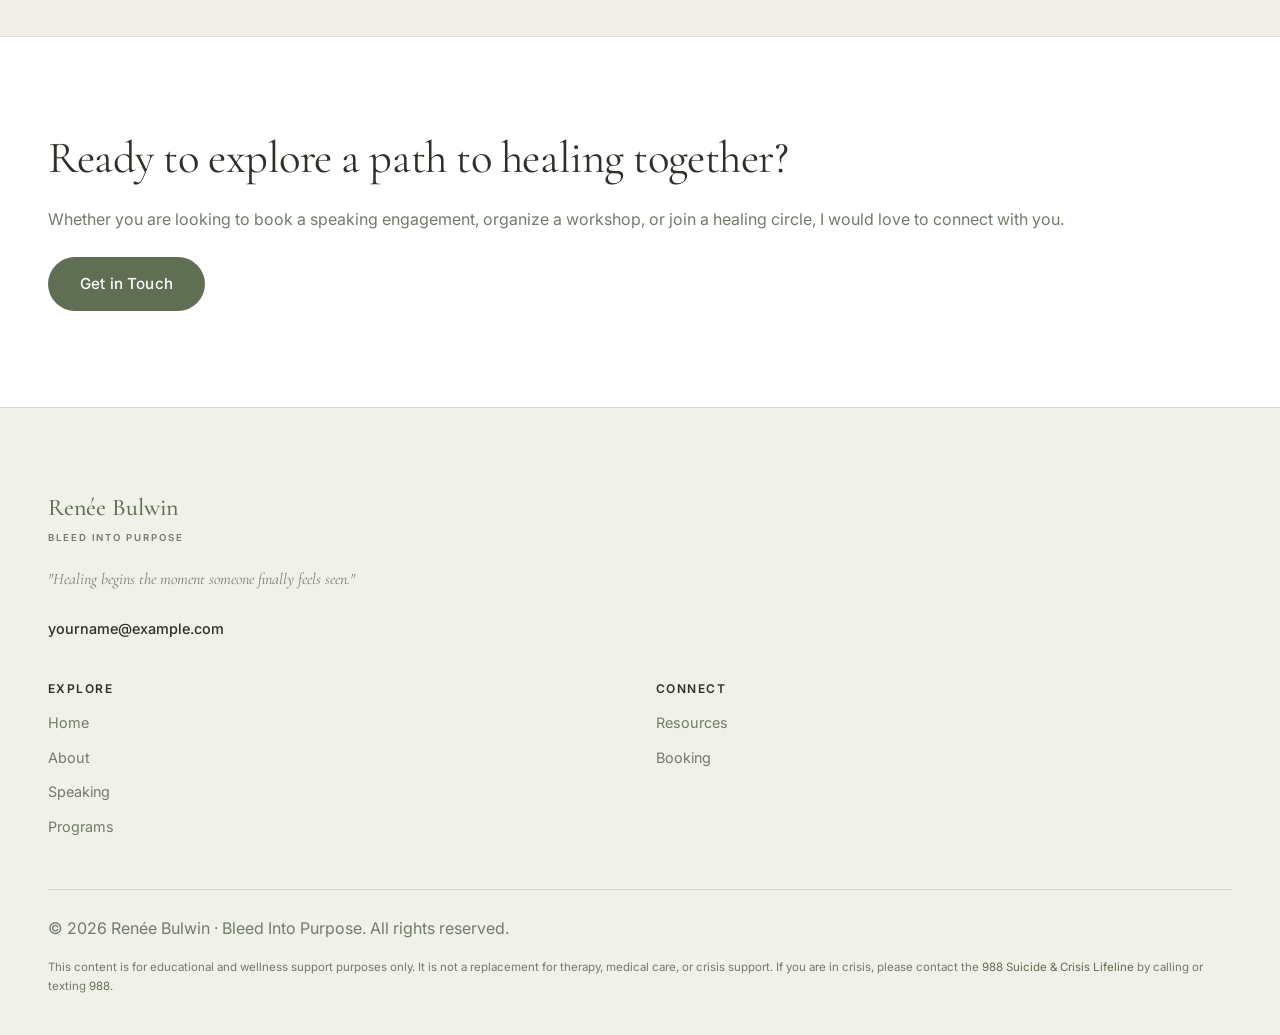
==== commit 914abdc6: "updated" ====
--- a/index.html
+++ b/index.html
@@ -15,15 +15,16 @@
   <link rel="canonical" href="https://bleed-into-purpose.github.io/">
   <link rel="preconnect" href="https://fonts.googleapis.com">
   <link rel="preconnect" href="https://fonts.gstatic.com" crossorigin>
-  <link href="https://fonts.googleapis.com/css2?family=Cormorant+Garamond:ital,wght@0,300;0,400;0,500;1,300;1,400&family=Jost:wght@300;400;500&display=swap" rel="stylesheet">
+  <link href="https://fonts.googleapis.com/css2?family=Cormorant+Garamond:ital,wght@0,300;0,400;0,500;0,600;1,300;1,400&family=Inter:wght@300;400;500;600&display=swap" rel="stylesheet">
   <link rel="stylesheet" href="style.css">
 </head>
 <body>
 
   <a href="#main-content" class="skip-link">Skip to main content</a>
 
-  <header class="site-header" role="banner">
-    <nav class="site-nav" aria-label="Main navigation">
+  <!-- Fixed header -->
+  <header role="banner">
+    <nav aria-label="Main navigation">
       <a href="index.html" class="nav-brand" aria-label="Renée Bulwin – Bleed Into Purpose, home">
         <span class="name">Renée Bulwin</span>
         <span class="tagline">Bleed Into Purpose</span>
@@ -32,16 +33,18 @@
         <span></span><span></span><span></span>
       </button>
     </nav>
-    <nav id="nav-menu" class="nav-menu" aria-label="Site pages">
-      <a href="index.html" aria-current="page">Home</a>
-      <a href="about.html">About</a>
-      <a href="speaking.html">Speaking</a>
-      <a href="programs.html">Programs</a>
-      <a href="resources.html">Resources</a>
-      <a href="booking.html">Booking</a>
-      <a href="booking.html" class="btn-menu">Book a Session</a>
-    </nav>
   </header>
+
+  <!-- Mobile overlay menu — outside header so it covers everything -->
+  <nav id="nav-menu" class="nav-menu" aria-label="Site pages">
+    <a href="index.html" aria-current="page">Home</a>
+    <a href="about.html">About</a>
+    <a href="speaking.html">Speaking</a>
+    <a href="programs.html">Programs</a>
+    <a href="resources.html">Resources</a>
+    <a href="booking.html">Booking</a>
+    <a href="booking.html" class="btn-menu">Book a Session</a>
+  </nav>
 
   <div class="page-content">
     <main id="main-content">
@@ -57,15 +60,17 @@
         </div>
       </section>
 
-      <!-- Headshot -->
-      <img
-        src="images/renee-hero.jpg"
-        alt="Renée Bulwin, founder of Bleed Into Purpose, smiling warmly in golden evening light"
-        width="1200"
-        height="340"
-        style="width:100%; height:340px; object-fit:cover; object-position:center top; display:block;"
-        fetchpriority="high"
-      >
+      <!-- Headshot — aspect-ratio preserves proportions, no skew -->
+      <div style="width:100%; overflow:hidden; max-height:480px;">
+        <img
+          src="images/renee-hero.jpg"
+          alt="Renée Bulwin, founder of Bleed Into Purpose, smiling warmly in golden evening light"
+          width="1200"
+          height="480"
+          style="width:100%; aspect-ratio:5/2; object-fit:cover; object-position:center 15%; display:block;"
+          fetchpriority="high"
+        >
+      </div>
 
       <!-- About intro -->
       <section class="section-pad cream-bg" aria-labelledby="about-intro-heading">
@@ -76,15 +81,18 @@
         <a href="about.html" class="link-underline" aria-label="Learn more about Renée Bulwin">Learn more about Renée →</a>
       </section>
 
-      <!-- AI image -->
-      <img
-        src="images/home-light.jpg"
-        alt="Soft morning light on an open journal with dried flowers — a quiet, hopeful moment"
-        width="1200"
-        height="260"
-        style="width:100%; height:260px; object-fit:cover; display:block;"
-        loading="lazy"
-      >
+      <!-- AI image placeholder (replace src when image is ready) -->
+      <div style="width:100%; overflow:hidden; max-height:300px; background:var(--secondary);">
+        <img
+          src="images/home-light.jpg"
+          alt="Soft morning light on an open journal with dried flowers — a quiet, hopeful moment"
+          width="1200"
+          height="300"
+          style="width:100%; aspect-ratio:4/1; object-fit:cover; display:block;"
+          loading="lazy"
+          onerror="this.parentElement.style.display='none'"
+        >
+      </div>
 
       <!-- Offerings -->
       <section class="section-pad white-bg" aria-labelledby="offerings-heading">
@@ -164,47 +172,38 @@
   </div>
 
   <script>
-    // Transparent header → blur on scroll
-    const header = document.querySelector('header');
+    // Scroll: transparent header → blurred
+    const hdr = document.querySelector('header');
     window.addEventListener('scroll', () => {
-      header.classList.toggle('scrolled', window.scrollY > 20);
+      hdr.classList.toggle('scrolled', window.scrollY > 20);
     }, { passive: true });
 
-    // Hamburger menu
+    // Hamburger
     const toggle = document.querySelector('.nav-toggle');
-    const menu = document.querySelector('.nav-menu');
-    if (toggle && menu) {
-      toggle.addEventListener('click', () => {
-        const expanded = toggle.getAttribute('aria-expanded') === 'true';
-        toggle.setAttribute('aria-expanded', String(!expanded));
-        menu.classList.toggle('open', !expanded);
-        document.body.style.overflow = !expanded ? 'hidden' : '';
+    const menu   = document.getElementById('nav-menu');
+    toggle.addEventListener('click', () => {
+      const open = menu.classList.toggle('open');
+      toggle.setAttribute('aria-expanded', String(open));
+      document.body.style.overflow = open ? 'hidden' : '';
+    });
+    menu.querySelectorAll('a').forEach(a => {
+      a.addEventListener('click', () => {
+        menu.classList.remove('open');
+        toggle.setAttribute('aria-expanded', 'false');
+        document.body.style.overflow = '';
       });
-      menu.querySelectorAll('a').forEach(a => {
-        a.addEventListener('click', () => {
-          toggle.setAttribute('aria-expanded', 'false');
-          menu.classList.remove('open');
-          document.body.style.overflow = '';
-        });
-      });
-    }
-
-    // Fade in on scroll
+    });
+
+    // Fade in
     const faders = document.querySelectorAll('.fade-in');
     if (faders.length) {
       const obs = new IntersectionObserver(entries => {
-        entries.forEach(e => { if (e.isIntersecting) { e.target.classList.add('visible'); obs.unobserve(e.target); } });
+        entries.forEach(e => {
+          if (e.isIntersecting) { e.target.classList.add('visible'); obs.unobserve(e.target); }
+        });
       }, { threshold: 0.1 });
       faders.forEach(f => obs.observe(f));
-    }
-    const faders = document.querySelectorAll('.fade-in');
-    if (faders.length) {
-      const observer = new IntersectionObserver(entries => {
-        entries.forEach(e => { if (e.isIntersecting) { e.target.classList.add('visible'); observer.unobserve(e.target); } });
-      }, { threshold: 0.1 });
-      faders.forEach(f => observer.observe(f));
     }
   </script>
 </body>
 </html>
-
--- a/style.css
+++ b/style.css
@@ -182,6 +182,8 @@
   align-items: center;
   justify-content: center;
   border-radius: var(--radius-sm);
+  position: relative;
+  z-index: 300;          /* above the nav-menu overlay */
 }
 .nav-toggle span {
   display: block;
@@ -218,7 +220,7 @@
   position: fixed;
   inset: 0;
   background: var(--bg);
-  z-index: 99;
+  z-index: 200;          /* above header (z-index:100) */
   flex-direction: column;
   align-items: center;
   justify-content: center;
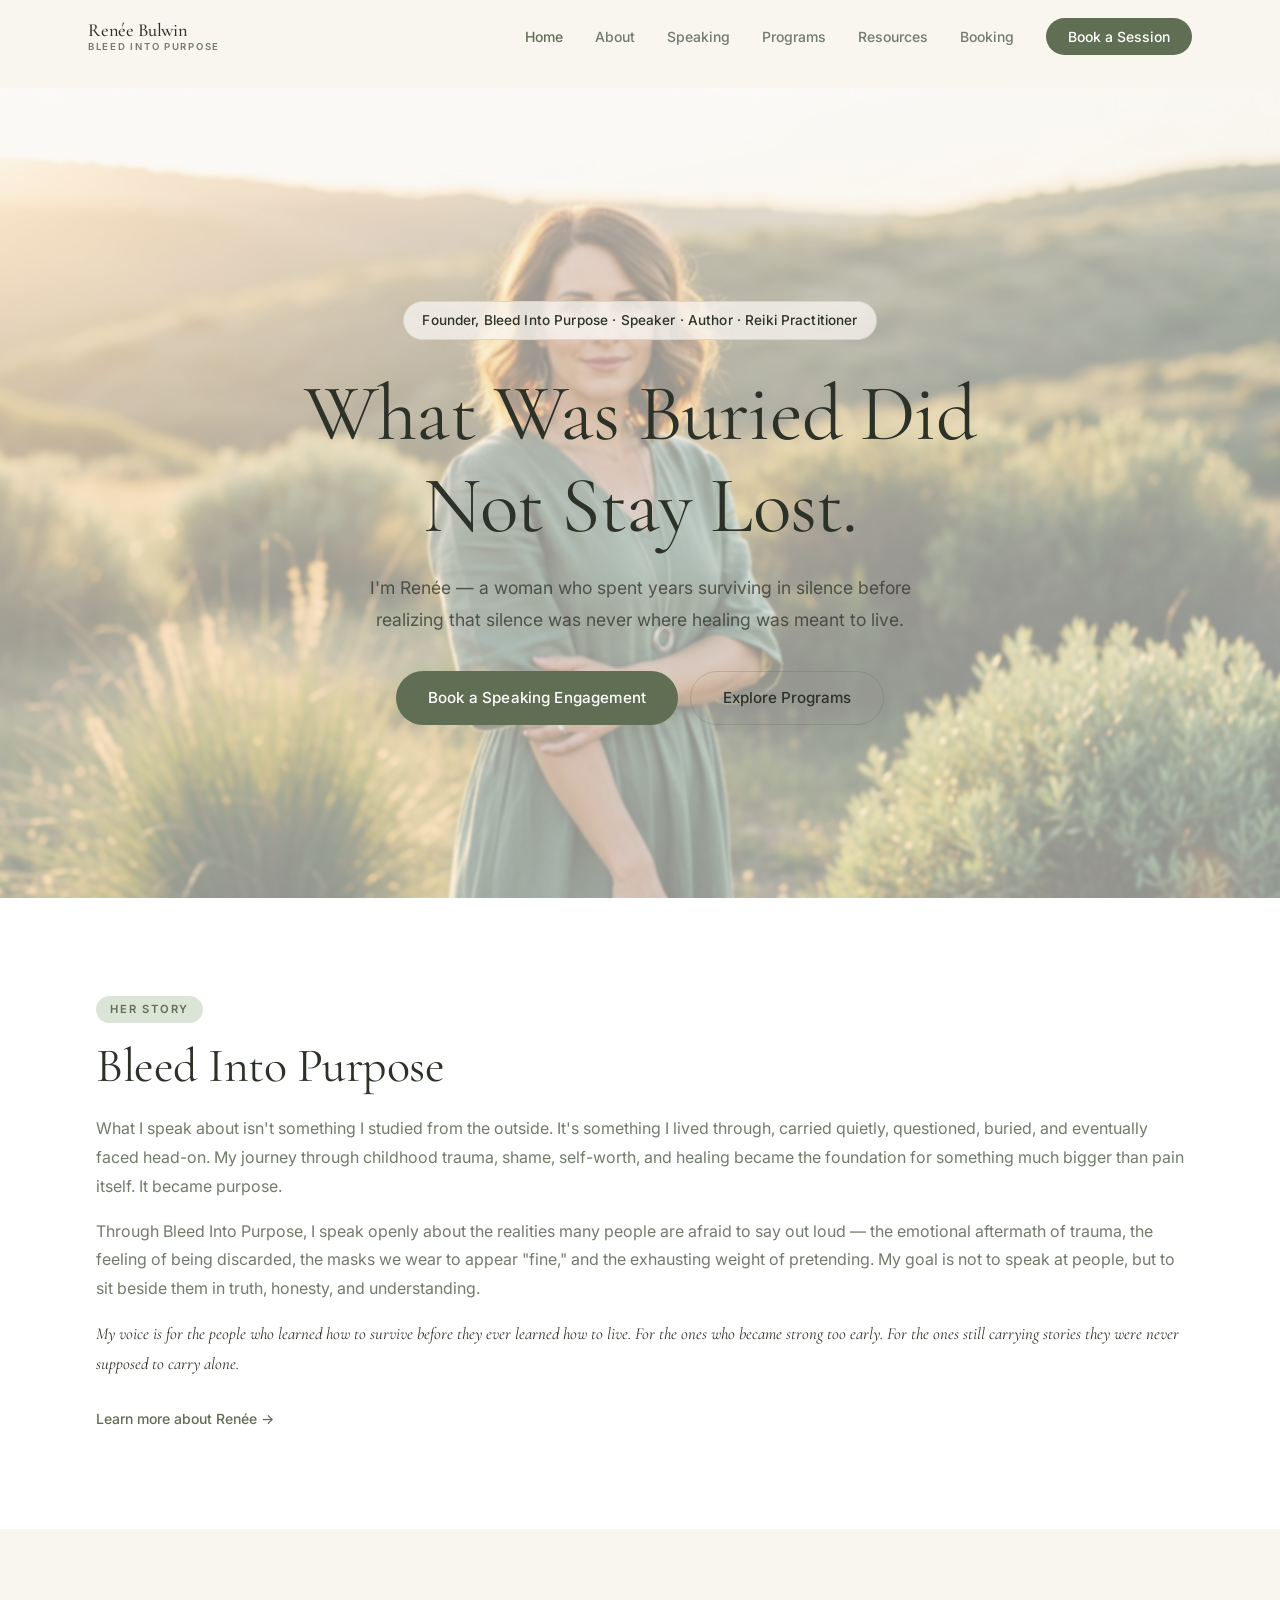
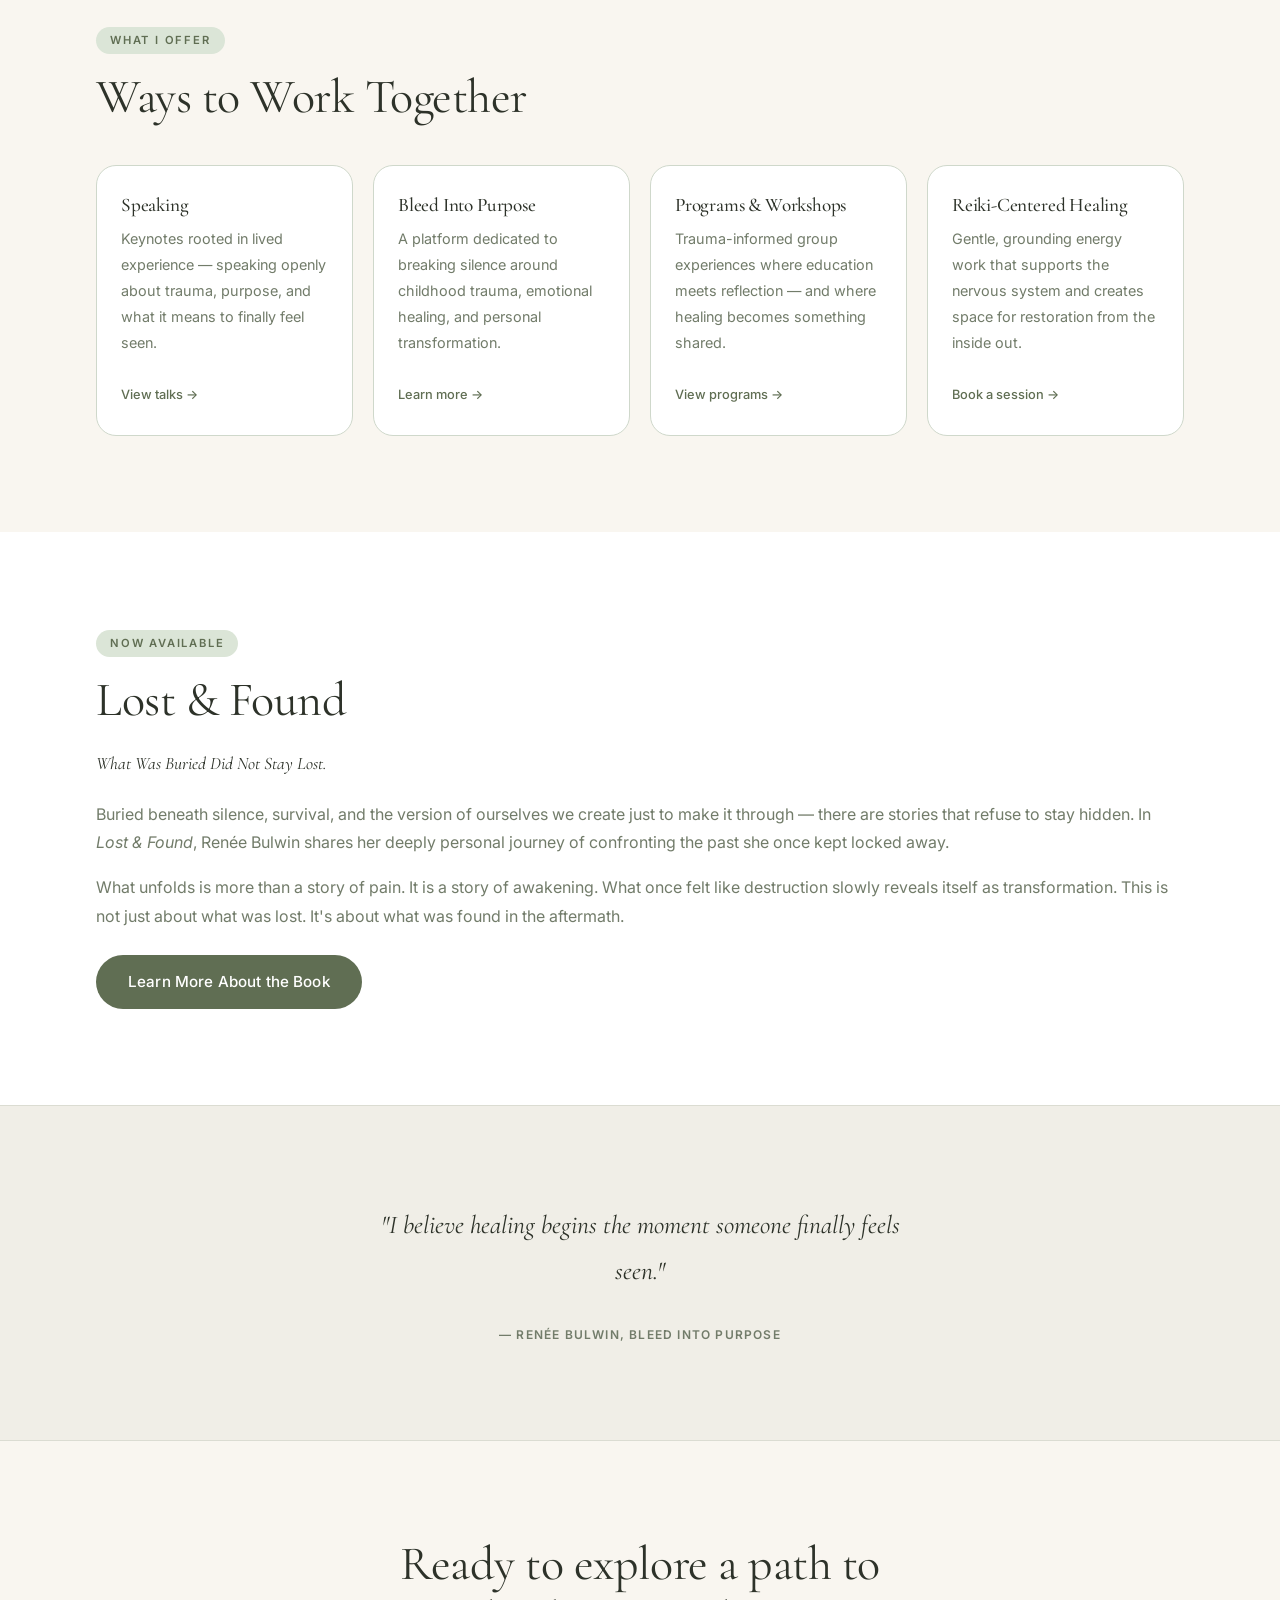
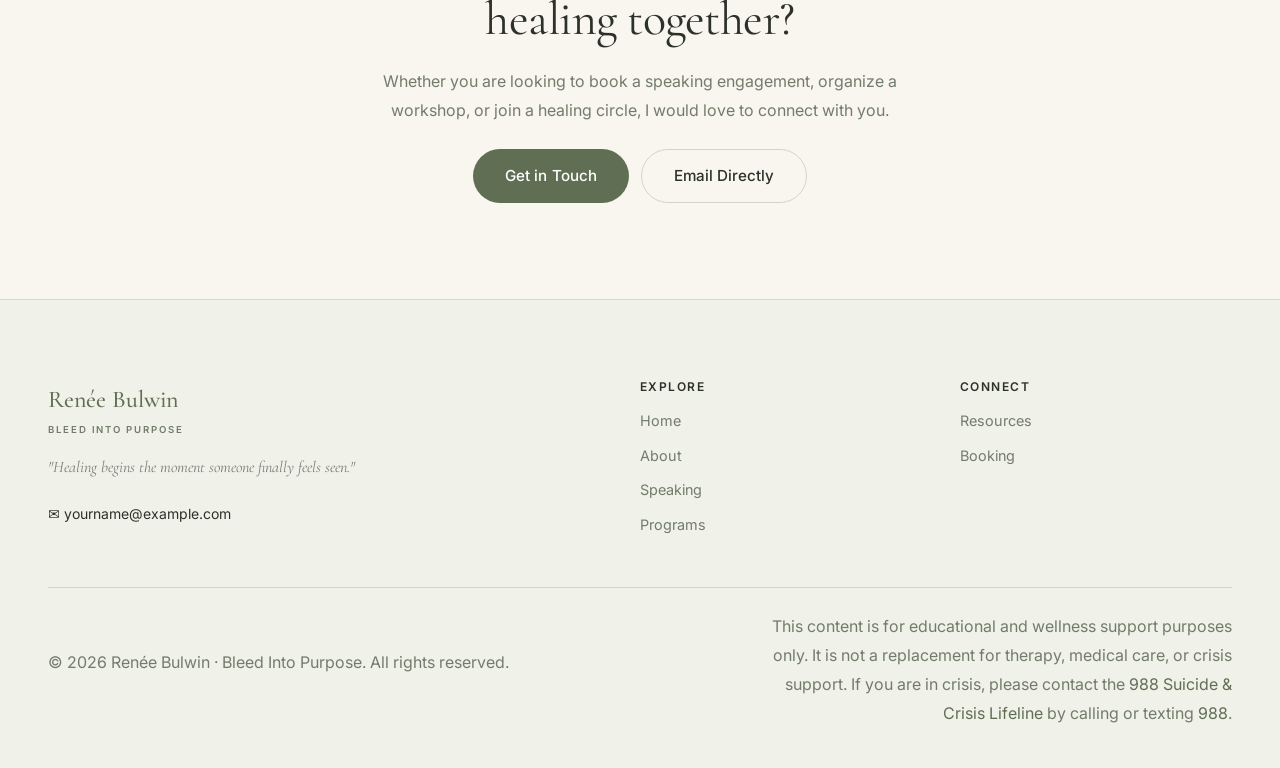
==== commit 94b25da4: "updated" ====
--- a/index.html
+++ b/index.html
@@ -8,10 +8,8 @@
   <meta name="author" content="Renée Bulwin">
   <meta name="robots" content="index, follow">
   <meta property="og:type" content="website">
-  <meta property="og:url" content="https://bleed-into-purpose.github.io/">
-  <meta property="og:title" content="Renée Bulwin | Bleed Into Purpose">
-  <meta property="og:description" content="Trauma-informed speaker, author, and Reiki practitioner. Healing begins the moment someone finally feels seen.">
-  <meta property="og:image" content="https://bleed-into-purpose.github.io/images/renee-hero.jpg">
+  <meta property="og:title" content="Renée Bulwin | Bleed Into Purpose — Speaker, Author, Reiki Practitioner">
+  <meta property="og:description" content="Renée Bulwin — trauma-informed speaker, author, and Reiki practitioner. Healing begins the moment someone finally feels seen.">
   <link rel="canonical" href="https://bleed-into-purpose.github.io/">
   <link rel="preconnect" href="https://fonts.googleapis.com">
   <link rel="preconnect" href="https://fonts.gstatic.com" crossorigin>
@@ -19,25 +17,31 @@
   <link rel="stylesheet" href="style.css">
 </head>
 <body>
-
   <a href="#main-content" class="skip-link">Skip to main content</a>
 
-  <!-- Fixed header -->
   <header role="banner">
     <nav aria-label="Main navigation">
       <a href="index.html" class="nav-brand" aria-label="Renée Bulwin – Bleed Into Purpose, home">
         <span class="name">Renée Bulwin</span>
         <span class="tagline">Bleed Into Purpose</span>
       </a>
+      <ul class="nav-links" role="list">
+        <li><a href="index.html"  aria-current="page">Home</a></li>
+        <li><a href="about.html">About</a></li>
+        <li><a href="speaking.html">Speaking</a></li>
+        <li><a href="programs.html">Programs</a></li>
+        <li><a href="resources.html">Resources</a></li>
+        <li><a href="booking.html">Booking</a></li>
+        <li><a href="booking.html" class="btn-book">Book a Session</a></li>
+      </ul>
       <button class="nav-toggle" aria-expanded="false" aria-controls="nav-menu" aria-label="Open navigation menu">
         <span></span><span></span><span></span>
       </button>
     </nav>
   </header>
 
-  <!-- Mobile overlay menu — outside header so it covers everything -->
   <nav id="nav-menu" class="nav-menu" aria-label="Site pages">
-    <a href="index.html" aria-current="page">Home</a>
+    <a href="index.html"  aria-current="page">Home</a>
     <a href="about.html">About</a>
     <a href="speaking.html">Speaking</a>
     <a href="programs.html">Programs</a>
@@ -49,161 +53,147 @@
   <div class="page-content">
     <main id="main-content">
 
-      <!-- Hero -->
-      <section class="section-pad white-bg" aria-labelledby="hero-heading">
-        <span class="section-label">Bleed Into Purpose</span>
-        <h1 id="hero-heading">What Was Buried<br>Did Not Stay <em>Lost.</em></h1>
-        <p>I'm Renée, a woman who spent years surviving in silence before realizing that silence was never where healing was meant to live.</p>
-        <div style="display:flex; flex-wrap:wrap; gap:12px; margin-top:24px;">
-          <a href="booking.html" class="btn-primary">Book a Speaking Engagement</a>
-          <a href="programs.html" class="btn-outline">Explore Programs</a>
+      <!-- HERO -->
+      <section class="hero" aria-labelledby="hero-heading">
+        <div class="hero-bg" aria-hidden="true">
+          <img src="images/hero.png" alt="">
+        </div>
+        <div class="hero-body">
+          <span class="hero-pill">Founder, Bleed Into Purpose · Speaker · Author · Reiki Practitioner</span>
+          <h1 id="hero-heading">What Was Buried Did Not Stay Lost.</h1>
+          <p>I'm Renée — a woman who spent years surviving in silence before realizing that silence was never where healing was meant to live.</p>
+          <div class="hero-cta">
+            <a href="booking.html" class="btn-primary">Book a Speaking Engagement</a>
+            <a href="programs.html" class="btn-outline">Explore Programs</a>
+          </div>
         </div>
       </section>
 
-      <!-- Headshot — aspect-ratio preserves proportions, no skew -->
-      <div style="width:100%; overflow:hidden; max-height:480px;">
-        <img
-          src="images/renee-hero.jpg"
-          alt="Renée Bulwin, founder of Bleed Into Purpose, smiling warmly in golden evening light"
-          width="1200"
-          height="480"
-          style="width:100%; aspect-ratio:5/2; object-fit:cover; object-position:center 15%; display:block;"
-          fetchpriority="high"
-        >
-      </div>
-
-      <!-- About intro -->
-      <section class="section-pad cream-bg" aria-labelledby="about-intro-heading">
-        <span class="section-label">Her Story</span>
-        <h2 id="about-intro-heading">Bleed Into Purpose</h2>
-        <p>What I speak about isn't something I studied from the outside. It's something I lived through, carried quietly, questioned, buried, and eventually faced head-on. My journey through childhood trauma, shame, self-worth, and healing became the foundation for something much larger than the pain itself. It became purpose.</p>
-        <p>Through Bleed Into Purpose, I speak openly about the realities many people are afraid to say out loud — the emotional aftermath of trauma, the feeling of being discarded, the masks we wear to appear "fine," and the exhausting weight of pretending. My goal is not to speak at people, but to sit beside them in truth, honesty, and understanding.</p>
-        <a href="about.html" class="link-underline" aria-label="Learn more about Renée Bulwin">Learn more about Renée →</a>
-      </section>
-
-      <!-- AI image placeholder (replace src when image is ready) -->
-      <div style="width:100%; overflow:hidden; max-height:300px; background:var(--secondary);">
-        <img
-          src="images/home-light.jpg"
-          alt="Soft morning light on an open journal with dried flowers — a quiet, hopeful moment"
-          width="1200"
-          height="300"
-          style="width:100%; aspect-ratio:4/1; object-fit:cover; display:block;"
-          loading="lazy"
-          onerror="this.parentElement.style.display='none'"
-        >
-      </div>
-
-      <!-- Offerings -->
-      <section class="section-pad white-bg" aria-labelledby="offerings-heading">
-        <span class="section-label">What I Offer</span>
-        <h2 id="offerings-heading">Three Ways to Work Together</h2>
-        <hr class="divider">
-        <div style="margin-bottom:28px;">
-          <h3>Speaking</h3>
-          <p>Trauma-informed keynotes, seminars, and workshops — speaking about trauma, purpose, and what it really means to finally heal.</p>
-          <a href="speaking.html" class="link-underline">View talks →</a>
-        </div>
-        <hr class="divider">
-        <div style="margin-bottom:28px;">
-          <h3>Programs &amp; Workshops</h3>
-          <p>Trauma-informed group experiences that explore radical honesty and where healing becomes action.</p>
-          <a href="programs.html" class="link-underline">View programs →</a>
-        </div>
-        <hr class="divider">
-        <div>
-          <h3>Reiki-Centered Healing</h3>
-          <p>Gentle, grounding energy work that supports the nervous system and creates space for restoration from the inside out.</p>
-          <a href="booking.html" class="link-underline">Book a session →</a>
+      <!-- INTRO -->
+      <section class="section-pad white-bg fade-in" aria-labelledby="intro-heading">
+        <div class="container">
+          <span class="section-label">Her Story</span>
+          <h2 id="intro-heading">Bleed Into Purpose</h2>
+          <p>What I speak about isn't something I studied from the outside. It's something I lived through, carried quietly, questioned, buried, and eventually faced head-on. My journey through childhood trauma, shame, self-worth, and healing became the foundation for something much bigger than pain itself. It became purpose.</p>
+          <p>Through Bleed Into Purpose, I speak openly about the realities many people are afraid to say out loud — the emotional aftermath of trauma, the feeling of being discarded, the masks we wear to appear "fine," and the exhausting weight of pretending. My goal is not to speak at people, but to sit beside them in truth, honesty, and understanding.</p>
+          <p style="font-family:var(--serif);font-style:italic;font-size:1.05rem;color:var(--fg);">My voice is for the people who learned how to survive before they ever learned how to live. For the ones who became strong too early. For the ones still carrying stories they were never supposed to carry alone.</p>
+          <a href="about.html" class="link-underline">Learn more about Renée →</a>
         </div>
       </section>
 
-      <!-- Book -->
-      <section class="section-pad cream-bg" aria-labelledby="book-heading">
-        <span class="section-label">Now Available</span>
-        <h2 id="book-heading">Lost &amp; Found</h2>
-        <p>Between silence, survival, and the journey back to yourself — this book captures what happens when we stop keeping score of all the things that tried to break us, confronting the past she once kept locked away, and begins to find something she thought was forever gone: herself.</p>
-        <a href="about.html#book" class="link-underline" aria-label="Learn more about Renée's book, Lost and Found">Learn More About the Book →</a>
+      <!-- FEATURES -->
+      <section class="section-pad cream-bg fade-in" aria-labelledby="features-heading">
+        <div class="container">
+          <span class="section-label">What I Offer</span>
+          <h2 id="features-heading">Ways to Work Together</h2>
+          <div class="feature-grid">
+            <div class="feature-card">
+              <h3>Speaking</h3>
+              <p>Keynotes rooted in lived experience — speaking openly about trauma, purpose, and what it means to finally feel seen.</p>
+              <a href="speaking.html">View talks →</a>
+            </div>
+            <div class="feature-card">
+              <h3>Bleed Into Purpose</h3>
+              <p>A platform dedicated to breaking silence around childhood trauma, emotional healing, and personal transformation.</p>
+              <a href="about.html">Learn more →</a>
+            </div>
+            <div class="feature-card">
+              <h3>Programs &amp; Workshops</h3>
+              <p>Trauma-informed group experiences where education meets reflection — and where healing becomes something shared.</p>
+              <a href="programs.html">View programs →</a>
+            </div>
+            <div class="feature-card">
+              <h3>Reiki-Centered Healing</h3>
+              <p>Gentle, grounding energy work that supports the nervous system and creates space for restoration from the inside out.</p>
+              <a href="booking.html">Book a session →</a>
+            </div>
+          </div>
+        </div>
       </section>
 
-      <!-- Quote strip -->
-      <div class="green-strip" role="complementary" aria-label="Quote from Renée Bulwin">
-        <blockquote>
-          <p>"I believe healing begins the moment someone finally feels seen."</p>
-          <cite>— Renée Bulwin, Bleed Into Purpose</cite>
-        </blockquote>
+      <!-- BOOK -->
+      <section class="section-pad white-bg fade-in" aria-labelledby="book-heading">
+        <div class="container">
+          <span class="section-label">Now Available</span>
+          <h2 id="book-heading">Lost &amp; Found</h2>
+          <p style="font-family:var(--serif);font-style:italic;font-size:1.1rem;color:var(--fg);margin-bottom:20px;">What Was Buried Did Not Stay Lost.</p>
+          <p>Buried beneath silence, survival, and the version of ourselves we create just to make it through — there are stories that refuse to stay hidden. In <em>Lost &amp; Found</em>, Renée Bulwin shares her deeply personal journey of confronting the past she once kept locked away.</p>
+          <p>What unfolds is more than a story of pain. It is a story of awakening. What once felt like destruction slowly reveals itself as transformation. This is not just about what was lost. It's about what was found in the aftermath.</p>
+          <a href="about.html#book" class="btn-primary" style="margin-top:8px;">Learn More About the Book</a>
+        </div>
+      </section>
+
+      <!-- QUOTE STRIP -->
+      <div class="green-strip fade-in" role="complementary">
+        <div class="container">
+          <blockquote>
+            <p>"I believe healing begins the moment someone finally feels seen."</p>
+            <cite>— Renée Bulwin, Bleed Into Purpose</cite>
+          </blockquote>
+        </div>
       </div>
 
       <!-- CTA -->
-      <section class="section-pad white-bg" aria-labelledby="cta-heading">
-        <h2 id="cta-heading">Ready to explore a path to healing together?</h2>
-        <p>Whether you are looking to book a speaking engagement, organize a workshop, or join a healing circle, I would love to connect with you.</p>
-        <a href="booking.html" class="btn-primary" style="margin-top:8px;">Get in Touch</a>
+      <section class="section-pad cream-bg fade-in" aria-labelledby="cta-heading">
+        <div class="container" style="text-align:center;max-width:640px;margin:0 auto;">
+          <h2 id="cta-heading">Ready to explore a path to healing together?</h2>
+          <p>Whether you are looking to book a speaking engagement, organize a workshop, or join a healing circle, I would love to connect with you.</p>
+          <div class="cta-btns" style="display:flex;flex-wrap:wrap;gap:12px;justify-content:center;margin-top:24px;">
+            <a href="booking.html" class="btn-primary">Get in Touch</a>
+            <a href="mailto:yourname@example.com" class="btn-outline">Email Directly</a>
+          </div>
+        </div>
       </section>
 
     </main>
-
     <footer class="site-footer" role="contentinfo">
-      <div class="footer-brand">
-        <span class="name">Renée Bulwin</span>
-        <span class="tagline">Bleed Into Purpose</span>
-        <p class="quote">"Healing begins the moment someone finally feels seen."</p>
-      </div>
-      <p class="footer-email"><a href="mailto:yourname@example.com">yourname@example.com</a></p>
-      <div class="footer-nav">
+      <div class="footer-inner">
+        <div class="footer-brand">
+          <span class="name">Renée Bulwin</span>
+          <span class="tagline">Bleed Into Purpose</span>
+          <p class="quote">"Healing begins the moment someone finally feels seen."</p>
+          <a href="mailto:yourname@example.com" class="footer-email">✉ yourname@example.com</a>
+        </div>
         <div class="footer-nav-col">
-          <h2>Explore</h2>
+          <h4>Explore</h4>
           <a href="index.html">Home</a>
           <a href="about.html">About</a>
           <a href="speaking.html">Speaking</a>
           <a href="programs.html">Programs</a>
         </div>
         <div class="footer-nav-col">
-          <h2>Connect</h2>
+          <h4>Connect</h4>
           <a href="resources.html">Resources</a>
           <a href="booking.html">Booking</a>
         </div>
       </div>
       <div class="footer-bottom">
         <p>© 2026 Renée Bulwin · Bleed Into Purpose. All rights reserved.</p>
-        <p class="footer-disclaimer">This content is for educational and wellness support purposes only. It is not a replacement for therapy, medical care, or crisis support. If you are in crisis, please contact the <a href="https://988lifeline.org" rel="noopener noreferrer">988 Suicide &amp; Crisis Lifeline</a> by calling or texting <a href="tel:988">988</a>.</p>
+        <p>This content is for educational and wellness support purposes only. It is not a replacement for therapy, medical care, or crisis support. If you are in crisis, please contact the <a href="https://988lifeline.org" rel="noopener noreferrer">988 Suicide &amp; Crisis Lifeline</a> by calling or texting <a href="tel:988">988</a>.</p>
       </div>
     </footer>
   </div>
 
   <script>
-    // Scroll: transparent header → blurred
-    const hdr = document.querySelector('header');
-    window.addEventListener('scroll', () => {
-      hdr.classList.toggle('scrolled', window.scrollY > 20);
-    }, { passive: true });
-
-    // Hamburger
-    const toggle = document.querySelector('.nav-toggle');
-    const menu   = document.getElementById('nav-menu');
-    toggle.addEventListener('click', () => {
-      const open = menu.classList.toggle('open');
-      toggle.setAttribute('aria-expanded', String(open));
-      document.body.style.overflow = open ? 'hidden' : '';
+    const hdr = document.querySelector("header");
+    window.addEventListener("scroll", () => { hdr.classList.toggle("scrolled", window.scrollY > 20); }, { passive: true });
+    const toggle = document.querySelector(".nav-toggle");
+    const menu = document.getElementById("nav-menu");
+    toggle.addEventListener("click", () => {
+      const open = menu.classList.toggle("open");
+      toggle.setAttribute("aria-expanded", String(open));
+      document.body.style.overflow = open ? "hidden" : "";
     });
-    menu.querySelectorAll('a').forEach(a => {
-      a.addEventListener('click', () => {
-        menu.classList.remove('open');
-        toggle.setAttribute('aria-expanded', 'false');
-        document.body.style.overflow = '';
-      });
+    menu.querySelectorAll("a").forEach(a => {
+      a.addEventListener("click", () => { menu.classList.remove("open"); toggle.setAttribute("aria-expanded","false"); document.body.style.overflow = ""; });
     });
-
-    // Fade in
-    const faders = document.querySelectorAll('.fade-in');
+    const faders = document.querySelectorAll(".fade-in");
     if (faders.length) {
       const obs = new IntersectionObserver(entries => {
-        entries.forEach(e => {
-          if (e.isIntersecting) { e.target.classList.add('visible'); obs.unobserve(e.target); }
-        });
+        entries.forEach(e => { if (e.isIntersecting) { e.target.classList.add("visible"); obs.unobserve(e.target); } });
       }, { threshold: 0.1 });
       faders.forEach(f => obs.observe(f));
     }
   </script>
 </body>
-</html>
+</html>
--- a/style.css
+++ b/style.css
@@ -1,911 +1,502 @@
-/* ═══════════════════════════════════════════════
-   BLEED INTO PURPOSE — style.css
-   Aesthetic: replicates trauma-healing-hub.replit.app
-   Fonts: Cormorant Garamond (serif) + Inter (sans)
-   Palette: warm cream bg, sage green primary, soft muted tones
-═══════════════════════════════════════════════ */
-
+/* ═══════════════════════════════════════════════════════════
+   BLEED INTO PURPOSE — Exact replica of trauma-healing-hub.replit.app
+   Cormorant Garamond serif + Inter sans · Sage green palette
+════════════════════════════════════════════════════════════ */
 @import url('https://fonts.googleapis.com/css2?family=Cormorant+Garamond:ital,wght@0,300;0,400;0,500;0,600;1,300;1,400&family=Inter:wght@300;400;500;600&display=swap');
 
 /* ── TOKENS ── */
 :root {
-  /* Colours — direct HSL values matching the Replit palette */
-  --bg:            hsl(40, 43%, 96%);       /* warm cream */
-  --fg:            hsl(93, 10%, 18%);       /* near-black */
-  --primary:       hsl(93, 14%, 38%);       /* sage green */
-  --primary-fg:    hsl(40, 43%, 96%);       /* cream on sage */
-  --primary-hover: hsl(93, 14%, 30%);
-  --secondary:     hsl(100, 22%, 87%);      /* light sage tint */
-  --secondary-fg:  hsl(93, 14%, 38%);
-  --muted:         hsl(38, 30%, 85%);       /* warm tan */
-  --muted-fg:      hsl(93, 8%, 45%);        /* medium grey-green */
-  --accent:        hsl(27, 35%, 67%);       /* warm caramel */
-  --card:          hsl(0, 0%, 100%);
-  --card-fg:       hsl(93, 10%, 18%);
-  --border:        hsl(100, 14%, 82%);
-  --ring:          hsl(93, 14%, 38%);
-
-  /* Typography */
-  --font-serif: 'Cormorant Garamond', Georgia, serif;
-  --font-sans:  'Inter', system-ui, sans-serif;
-
-  /* Spacing */
-  --container: 1200px;
-  --px:   24px;
-  --px-md: 48px;
-
-  /* Radius */
-  --radius-sm:  6px;
-  --radius-md:  12px;
-  --radius-lg:  16px;
-  --radius-xl:  24px;
-  --radius-full: 9999px;
-
-  /* Shadows */
-  --shadow-sm: 0 1px 3px rgba(0,0,0,0.06), 0 1px 2px rgba(0,0,0,0.04);
-  --shadow-md: 0 4px 12px rgba(0,0,0,0.07), 0 2px 4px rgba(0,0,0,0.05);
+  --bg:          hsl(40,43%,96%);
+  --fg:          hsl(93,10%,18%);
+  --primary:     hsl(93,14%,38%);
+  --primary-h:   hsl(93,14%,30%);
+  --secondary:   hsl(100,22%,87%);
+  --muted:       hsl(38,30%,85%);
+  --muted-fg:    hsl(93,8%,45%);
+  --border:      hsl(100,14%,82%);
+  --card:        hsl(0,0%,100%);
+  --serif:       'Cormorant Garamond', Georgia, serif;
+  --sans:        'Inter', system-ui, sans-serif;
+  --px:          1.5rem;
+  --px-md:       3rem;
+  --max:         1200px;
+  --r-sm:        6px;
+  --r-md:        12px;
+  --r-lg:        16px;
+  --r-xl:        20px;
+  --r-full:      9999px;
+  --shadow:      0 1px 3px rgba(0,0,0,.06),0 1px 2px rgba(0,0,0,.04);
+  --shadow-md:   0 4px 16px rgba(0,0,0,.08),0 2px 4px rgba(0,0,0,.05);
 }
 
 /* ── RESET ── */
-*, *::before, *::after { margin: 0; padding: 0; box-sizing: border-box; }
-html { scroll-behavior: smooth; font-size: 16px; }
-
-body {
-  font-family: var(--font-sans);
-  background: var(--bg);
-  color: var(--fg);
-  font-weight: 400;
-  line-height: 1.7;
-  -webkit-font-smoothing: antialiased;
-}
-
-img { display: block; max-width: 100%; }
-a { color: var(--primary); text-decoration: none; }
-a:hover { color: var(--primary-hover); }
+*,*::before,*::after{margin:0;padding:0;box-sizing:border-box;}
+html{scroll-behavior:smooth;font-size:16px;}
+body{font-family:var(--sans);background:var(--bg);color:var(--fg);font-weight:400;line-height:1.7;-webkit-font-smoothing:antialiased;}
+img{display:block;max-width:100%;}
+a{color:var(--primary);text-decoration:none;}
+a:hover{color:var(--primary-h);}
+h1,h2,h3,h4,h5,h6{font-family:var(--serif);color:var(--fg);line-height:1.15;letter-spacing:-.01em;}
 
 /* ── SKIP LINK ── */
-.skip-link {
-  position: absolute;
-  top: -100%;
-  left: 0;
-  background: var(--primary);
-  color: white;
-  padding: 10px 20px;
-  font-size: 0.875rem;
-  font-weight: 500;
-  z-index: 9999;
-  text-decoration: none;
-  border-radius: 0 0 var(--radius-sm) 0;
-}
-.skip-link:focus { top: 0; }
-
-/* ── FOCUS ── */
-:focus-visible {
-  outline: 3px solid var(--ring);
-  outline-offset: 3px;
-  border-radius: 2px;
-}
-
-/* ── SCREEN READER ONLY ── */
-.sr-only {
-  position: absolute; width: 1px; height: 1px;
-  padding: 0; margin: -1px; overflow: hidden;
-  clip: rect(0,0,0,0); white-space: nowrap; border: 0;
-}
-
-/* ═══════════════════════════════════════
-   CONTAINER
-═══════════════════════════════════════ */
-.container {
-  width: 100%;
-  max-width: var(--container);
-  margin: 0 auto;
-  padding: 0 var(--px);
-}
-@media (min-width: 768px) {
-  .container { padding: 0 var(--px-md); }
-}
-
-/* ═══════════════════════════════════════
-   HEADER — transparent → blurred on scroll
-═══════════════════════════════════════ */
-header, .site-header {
-  position: fixed;
-  top: 0; left: 0; right: 0;
-  z-index: 100;
-  transition: background 0.3s, box-shadow 0.3s, padding 0.3s;
-  padding: 20px 0;
-}
-header.scrolled, .site-header.scrolled {
-  background: hsla(40, 43%, 96%, 0.85);
-  backdrop-filter: blur(12px);
-  -webkit-backdrop-filter: blur(12px);
-  box-shadow: var(--shadow-sm);
-  padding: 12px 0;
-}
-
-header > nav, .site-nav {
-  max-width: var(--container);
-  margin: 0 auto;
-  padding: 0 var(--px);
-  display: flex;
-  align-items: center;
-  justify-content: space-between;
-  gap: 24px;
-}
-@media (min-width: 768px) {
-  header > nav, .site-nav { padding: 0 var(--px-md); }
-}
+.skip-link{position:absolute;top:-100%;left:0;background:var(--primary);color:#fff;padding:10px 20px;font-size:.875rem;font-weight:500;z-index:9999;text-decoration:none;border-radius:0 0 var(--r-sm) 0;}
+.skip-link:focus{top:0;}
+:focus-visible{outline:3px solid var(--primary);outline-offset:3px;}
+
+/* ── CONTAINER ── */
+.container{width:100%;max-width:var(--max);margin:0 auto;padding:0 var(--px);}
+@media(min-width:768px){.container{padding:0 var(--px-md);}}
+
+/* ═══════════════════════════════════════
+   HEADER — transparent, blurs on scroll
+═══════════════════════════════════════ */
+header{
+  position:fixed;top:0;left:0;right:0;z-index:100;
+  padding:20px 0;
+  transition:background .3s,box-shadow .3s,padding .3s;
+}
+header.scrolled{
+  background:hsla(40,43%,96%,.88);
+  backdrop-filter:blur(14px);
+  -webkit-backdrop-filter:blur(14px);
+  box-shadow:var(--shadow);
+  padding:12px 0;
+}
+header nav{
+  max-width:var(--max);margin:0 auto;
+  padding:0 var(--px);
+  display:flex;align-items:center;justify-content:space-between;gap:24px;
+}
+@media(min-width:768px){header nav{padding:0 var(--px-md);}}
 
 /* Brand */
-.nav-brand, .nav-logo {
-  display: flex;
-  flex-direction: column;
-  line-height: 1.1;
-  text-decoration: none;
-  color: var(--primary);
-}
-.nav-brand .name,
-.nav-logo {
-  font-family: var(--font-serif);
-  font-size: 1.2rem;
-  font-weight: 500;
-  color: var(--primary);
-  letter-spacing: -0.01em;
-}
-.nav-brand .tagline,
-.nav-logo span {
-  font-family: var(--font-sans);
-  font-size: 0.6rem;
-  font-weight: 500;
-  letter-spacing: 0.18em;
-  text-transform: uppercase;
-  color: var(--muted-fg);
-  margin-top: 2px;
-}
-
-/* Hide desktop nav links on mobile */
-header > nav > ul,
-.site-nav > ul { display: none; }
+.nav-brand{display:flex;flex-direction:column;line-height:1.1;color:var(--fg);}
+.nav-brand .name{font-family:var(--serif);font-size:1.15rem;font-weight:500;color:var(--fg);letter-spacing:-.01em;}
+.nav-brand .tagline{font-family:var(--sans);font-size:.6rem;font-weight:600;letter-spacing:.18em;text-transform:uppercase;color:var(--muted-fg);margin-top:2px;}
+
+/* Desktop links — hidden on mobile */
+.nav-links{display:none;align-items:center;gap:32px;list-style:none;}
+@media(min-width:768px){.nav-links{display:flex;}}
+.nav-links a{font-size:.875rem;font-weight:500;color:var(--muted-fg);transition:color .2s;}
+.nav-links a:hover,.nav-links a[aria-current="page"]{color:var(--primary);}
+.nav-links .btn-book{
+  background:var(--primary);color:#fff !important;
+  padding:10px 22px;border-radius:var(--r-full);
+  font-size:.875rem;font-weight:500;
+  transition:background .2s;
+}
+.nav-links .btn-book:hover{background:var(--primary-h);}
 
 /* Hamburger */
-.nav-toggle {
-  background: none;
-  border: none;
-  cursor: pointer;
-  padding: 8px;
-  display: flex;
-  flex-direction: column;
-  gap: 5px;
-  min-width: 44px;
-  min-height: 44px;
-  align-items: center;
-  justify-content: center;
-  border-radius: var(--radius-sm);
-  position: relative;
-  z-index: 300;          /* above the nav-menu overlay */
-}
-.nav-toggle span {
-  display: block;
-  width: 22px;
-  height: 2px;
-  background: var(--fg);
-  border-radius: 2px;
-  transition: transform 0.3s, opacity 0.3s;
-}
-.nav-toggle[aria-expanded="true"] span:nth-child(1) { transform: translateY(7px) rotate(45deg); }
-.nav-toggle[aria-expanded="true"] span:nth-child(2) { opacity: 0; }
-.nav-toggle[aria-expanded="true"] span:nth-child(3) { transform: translateY(-7px) rotate(-45deg); }
-.nav-toggle:hover { background: var(--secondary); }
-
-/* .btn-nav (first-pass HTML) — pill CTA in nav */
-.btn-nav {
-  display: none; /* shown on desktop via override below */
-  background: var(--primary);
-  color: white;
-  padding: 10px 24px;
-  border-radius: var(--radius-full);
-  font-size: 0.875rem;
-  font-weight: 500;
-  text-decoration: none;
-  min-height: 44px;
-  align-items: center;
-  transition: background 0.2s;
-}
-.btn-nav:hover { background: var(--primary-hover); color: white; }
-
-/* Mobile nav overlay */
-.nav-menu {
-  display: none;
-  position: fixed;
-  inset: 0;
-  background: var(--bg);
-  z-index: 200;          /* above header (z-index:100) */
-  flex-direction: column;
-  align-items: center;
-  justify-content: center;
-  gap: 32px;
-  padding: 80px 24px 40px;
-}
-.nav-menu.open { display: flex; }
-.nav-menu a {
-  font-family: var(--font-serif);
-  font-size: 2rem;
-  font-weight: 400;
-  color: var(--muted-fg);
-  text-decoration: none;
-  letter-spacing: -0.01em;
-  transition: color 0.2s;
-}
-.nav-menu a:hover,
-.nav-menu a[aria-current="page"] { color: var(--primary); }
-.nav-menu .btn-menu {
-  margin-top: 8px;
-  background: var(--primary);
-  color: white;
-  padding: 16px 40px;
-  border-radius: var(--radius-full);
-  font-family: var(--font-sans);
-  font-size: 1rem;
-  font-weight: 500;
-  text-decoration: none;
-  display: inline-flex;
-  align-items: center;
-  transition: background 0.2s;
-}
-.nav-menu .btn-menu:hover { background: var(--primary-hover); color: white; }
-
-/* Page offset for fixed header */
-.page-content { padding-top: 88px; }
-main { padding-top: 88px; }
+.nav-toggle{
+  display:flex;flex-direction:column;gap:5px;
+  background:none;border:none;cursor:pointer;
+  padding:8px;min-width:44px;min-height:44px;
+  align-items:center;justify-content:center;
+  border-radius:var(--r-sm);
+  position:relative;z-index:300;
+}
+@media(min-width:768px){.nav-toggle{display:none;}}
+.nav-toggle span{display:block;width:22px;height:2px;background:var(--fg);border-radius:2px;transition:transform .3s,opacity .3s;}
+.nav-toggle[aria-expanded="true"] span:nth-child(1){transform:translateY(7px) rotate(45deg);}
+.nav-toggle[aria-expanded="true"] span:nth-child(2){opacity:0;}
+.nav-toggle[aria-expanded="true"] span:nth-child(3){transform:translateY(-7px) rotate(-45deg);}
+
+/* Mobile overlay */
+.nav-menu{
+  display:none;position:fixed;inset:0;
+  background:var(--bg);z-index:200;
+  flex-direction:column;align-items:center;justify-content:center;gap:32px;
+  padding:80px var(--px) 40px;
+}
+.nav-menu.open{display:flex;}
+.nav-menu a{font-family:var(--serif);font-size:2.2rem;font-weight:400;color:var(--muted-fg);letter-spacing:-.01em;transition:color .2s;}
+.nav-menu a:hover,.nav-menu a[aria-current="page"]{color:var(--primary);}
+.nav-menu .btn-menu{
+  font-family:var(--sans);font-size:1rem;font-weight:500;
+  background:var(--primary);color:#fff;
+  padding:16px 40px;border-radius:var(--r-full);
+  margin-top:8px;display:inline-flex;align-items:center;
+  transition:background .2s;
+}
+.nav-menu .btn-menu:hover{background:var(--primary-h);color:#fff;}
+
+/* Page push */
+.page-content{padding-top:88px;}
 
 /* ═══════════════════════════════════════
    TYPOGRAPHY
 ═══════════════════════════════════════ */
-h1, h2, h3, h4, h5, h6 {
-  font-family: var(--font-serif);
-  color: var(--fg);
-  line-height: 1.15;
-  letter-spacing: -0.01em;
-}
-h1 { font-size: clamp(2.4rem, 6vw, 4.5rem); font-weight: 400; margin-bottom: 24px; }
-h2 { font-size: clamp(1.8rem, 4vw, 2.8rem); font-weight: 400; margin-bottom: 20px; }
-h3 { font-size: clamp(1.2rem, 2.5vw, 1.6rem); font-weight: 500; margin-bottom: 12px; }
-
-p { font-size: 1rem; color: var(--muted-fg); margin-bottom: 16px; line-height: 1.75; }
-p:last-child { margin-bottom: 0; }
+h1{font-size:clamp(2.6rem,7vw,5rem);font-weight:400;margin-bottom:24px;}
+h2{font-size:clamp(1.8rem,4vw,3rem);font-weight:400;margin-bottom:20px;}
+h3{font-size:clamp(1.2rem,2.5vw,1.7rem);font-weight:500;margin-bottom:12px;}
+p{font-size:1rem;color:var(--muted-fg);margin-bottom:16px;line-height:1.8;}
+p:last-child{margin-bottom:0;}
 
 /* ═══════════════════════════════════════
    BUTTONS
 ═══════════════════════════════════════ */
-.btn-primary {
-  display: inline-flex;
-  align-items: center;
-  justify-content: center;
-  background: var(--primary);
-  color: white;
-  padding: 14px 32px;
-  border-radius: var(--radius-full);
-  font-family: var(--font-sans);
-  font-size: 0.95rem;
-  font-weight: 500;
-  text-decoration: none;
-  border: none;
-  cursor: pointer;
-  min-height: 48px;
-  transition: background 0.2s, transform 0.1s;
-  letter-spacing: 0.01em;
-}
-.btn-primary:hover { background: var(--primary-hover); color: white; }
-.btn-primary:active { transform: scale(0.98); }
-
-.btn-secondary, .btn-outline {
-  display: inline-flex;
-  align-items: center;
-  justify-content: center;
-  background: transparent;
-  color: var(--fg);
-  padding: 13px 32px;
-  border-radius: var(--radius-full);
-  font-family: var(--font-sans);
-  font-size: 0.95rem;
-  font-weight: 500;
-  text-decoration: none;
-  border: 1.5px solid hsla(93, 14%, 38%, 0.25);
-  cursor: pointer;
-  min-height: 48px;
-  transition: background 0.2s, border-color 0.2s;
-}
-.btn-secondary:hover, .btn-outline:hover {
-  background: var(--secondary);
-  border-color: var(--border);
-  color: var(--fg);
-}
-
-.link-arrow {
-  display: inline-flex;
-  align-items: center;
-  gap: 6px;
-  font-size: 0.875rem;
-  font-weight: 500;
-  color: var(--primary);
-  text-decoration: none;
-  margin-top: 16px;
-  transition: gap 0.2s;
-}
-.link-arrow:hover { gap: 10px; color: var(--primary-hover); }
-.link-arrow::after { content: '→'; }
-
-/* legacy link-underline class */
-.link-underline {
-  display: inline-flex;
-  align-items: center;
-  gap: 6px;
-  font-size: 0.875rem;
-  font-weight: 500;
-  color: var(--primary);
-  text-decoration: none;
-  margin-top: 12px;
-  transition: gap 0.2s;
-}
-.link-underline:hover { gap: 10px; color: var(--primary-hover); }
+.btn-primary{
+  display:inline-flex;align-items:center;justify-content:center;
+  background:var(--primary);color:#fff;
+  padding:14px 32px;border-radius:var(--r-full);
+  font-family:var(--sans);font-size:.95rem;font-weight:500;
+  border:none;cursor:pointer;min-height:48px;
+  transition:background .2s,transform .1s;letter-spacing:.01em;
+}
+.btn-primary:hover{background:var(--primary-h);color:#fff;}
+.btn-primary:active{transform:scale(.98);}
+
+.btn-outline,.btn-secondary{
+  display:inline-flex;align-items:center;justify-content:center;
+  background:transparent;color:var(--fg);
+  padding:13px 32px;border-radius:var(--r-full);
+  font-family:var(--sans);font-size:.95rem;font-weight:500;
+  border:1.5px solid hsla(93,14%,38%,.25);cursor:pointer;min-height:48px;
+  transition:background .2s,border-color .2s;
+}
+.btn-outline:hover,.btn-secondary:hover{background:var(--secondary);border-color:var(--border);color:var(--fg);}
+
+.link-underline{
+  display:inline-flex;align-items:center;gap:6px;
+  font-size:.875rem;font-weight:500;color:var(--primary);
+  margin-top:12px;transition:gap .2s;
+}
+.link-underline:hover{gap:10px;color:var(--primary-h);}
 
 /* ═══════════════════════════════════════
    UTILITIES
 ═══════════════════════════════════════ */
-.section-label, .eyebrow {
-  display: inline-block;
-  font-family: var(--font-sans);
-  font-size: 0.7rem;
-  font-weight: 600;
-  letter-spacing: 0.18em;
-  text-transform: uppercase;
-  color: var(--primary);
-  background: var(--secondary);
-  padding: 4px 12px;
-  border-radius: var(--radius-full);
-  margin-bottom: 16px;
-}
-
-.divider {
-  width: 48px;
-  height: 1px;
-  background: var(--border);
-  margin: 28px 0;
-  border: none;
-}
-
-/* ═══════════════════════════════════════
-   SECTIONS — base padding
-═══════════════════════════════════════ */
-.section-pad {
-  padding: 80px var(--px);
-}
-@media (min-width: 768px) {
-  .section-pad { padding: 96px var(--px-md); }
-}
-
-.cream-bg  { background: var(--bg); }
-.white-bg  { background: var(--card); }
-.muted-bg  { background: var(--secondary); }
-
-/* Bare <section> tags inside main — alternating bg */
-main > section {
-  padding: 72px var(--px);
-}
-@media (min-width: 768px) {
-  main > section { padding: 96px var(--px-md); }
-}
-
-/* ═══════════════════════════════════════
-   HERO — full-bleed with overlay
-   Covers both .hero wrapper and bare sections
-═══════════════════════════════════════ */
-.hero, section.hero {
-  position: relative;
-  min-height: 90vh;
-  display: flex;
-  align-items: center;
-  justify-content: center;
-  overflow: hidden;
-  padding: 120px var(--px) 80px;
-  text-align: center;
-  background: var(--bg);
-}
-
-/* When there's a hero image */
-.hero-image {
-  position: absolute;
-  inset: 0;
-  z-index: 0;
-}
-.hero-image img {
-  width: 100%;
-  height: 100%;
-  object-fit: cover;
-  object-position: center top;
-}
-.hero-image::after {
-  content: '';
-  position: absolute;
-  inset: 0;
-  background: hsla(40, 43%, 96%, 0.65);
-  backdrop-filter: blur(2px);
-}
-
-.hero-text {
-  position: relative;
-  z-index: 1;
-  max-width: 760px;
-  margin: 0 auto;
-}
-.hero-text h1 { color: var(--fg); }
-.hero-text p  { font-size: 1.1rem; color: var(--muted-fg); max-width: 560px; margin: 0 auto 32px; }
-
-.hero-cta {
-  display: flex;
-  flex-wrap: wrap;
-  gap: 12px;
-  justify-content: center;
-  margin-top: 32px;
-}
-
-/* Hero photo strip (below text hero on index) */
-.hero + img,
-.hero-photo {
-  width: 100%;
-  max-height: 420px;
-  object-fit: cover;
-  object-position: center top;
-  display: block;
-}
-
-/* ═══════════════════════════════════════
-   TAGLINE PILL (Replit-style hero badge)
-═══════════════════════════════════════ */
-.hero-pill {
-  display: inline-block;
-  background: var(--secondary);
-  color: var(--secondary-fg);
-  font-size: 0.85rem;
-  font-weight: 500;
-  padding: 6px 16px;
-  border-radius: var(--radius-full);
-  margin-bottom: 24px;
-  letter-spacing: 0.02em;
-}
-
-/* ═══════════════════════════════════════
-   OFFERING GRID
-═══════════════════════════════════════ */
-.offering-grid {
-  display: grid;
-  grid-template-columns: 1fr;
-  gap: 24px;
-  margin-top: 40px;
-}
-@media (min-width: 768px) {
-  .offering-grid { grid-template-columns: repeat(3, 1fr); }
-}
-.offering-grid article {
-  background: var(--card);
-  border: 1px solid var(--border);
-  border-radius: var(--radius-xl);
-  padding: 32px;
-  transition: box-shadow 0.2s;
-}
-.offering-grid article:hover { box-shadow: var(--shadow-md); }
+.section-label,.eyebrow{
+  display:inline-block;
+  font-family:var(--sans);font-size:.7rem;font-weight:600;
+  letter-spacing:.16em;text-transform:uppercase;
+  color:var(--primary);background:var(--secondary);
+  padding:4px 14px;border-radius:var(--r-full);margin-bottom:16px;
+}
+.divider{width:48px;height:1px;background:var(--border);margin:28px 0;border:none;}
+.sr-only{position:absolute;width:1px;height:1px;padding:0;margin:-1px;overflow:hidden;clip:rect(0,0,0,0);white-space:nowrap;border:0;}
+
+/* Section padding */
+.section-pad{padding:80px var(--px);}
+@media(min-width:768px){.section-pad{padding:96px var(--px-md);}}
+.white-bg{background:var(--card);}
+.cream-bg{background:var(--bg);}
+.muted-bg{background:hsla(100,22%,87%,.3);}
+
+/* ═══════════════════════════════════════
+   HERO — full-bleed background image
+   Text centered over a translucent overlay
+═══════════════════════════════════════ */
+.hero{
+  position:relative;
+  min-height:90vh;
+  display:flex;align-items:center;justify-content:center;
+  overflow:hidden;text-align:center;
+}
+.hero-bg{
+  position:absolute;inset:0;z-index:0;
+}
+.hero-bg img{
+  width:100%;height:100%;
+  object-fit:cover;object-position:center center;
+}
+.hero-bg::after{
+  content:'';position:absolute;inset:0;
+  background:hsla(40,43%,96%,.58);
+  backdrop-filter:blur(1px);
+}
+.hero-body{
+  position:relative;z-index:1;
+  max-width:820px;margin:0 auto;
+  padding:120px var(--px) 80px;
+}
+.hero-pill{
+  display:inline-block;
+  background:hsla(40,43%,96%,.75);
+  color:var(--fg);
+  font-size:.85rem;font-weight:500;
+  padding:7px 18px;border-radius:var(--r-full);
+  margin-bottom:28px;letter-spacing:.01em;
+  border:1px solid var(--border);
+}
+.hero h1{color:var(--fg);margin-bottom:20px;}
+.hero p{font-size:1.1rem;color:hsla(93,10%,18%,.75);max-width:580px;margin:0 auto 36px;}
+.hero-cta{
+  display:flex;flex-wrap:wrap;gap:12px;
+  justify-content:center;margin-top:8px;
+}
+
+/* ═══════════════════════════════════════
+   PAGE HEADER (inner pages)
+═══════════════════════════════════════ */
+.page-header{
+  padding:120px var(--px) 64px;
+  text-align:center;
+}
+@media(min-width:768px){.page-header{padding:140px var(--px-md) 80px;}}
+.page-header h1{max-width:700px;margin:0 auto 20px;}
+.page-header p{font-size:1.1rem;max-width:560px;margin:0 auto;}
+
+/* ═══════════════════════════════════════
+   IMAGE + TEXT (bio page split layout)
+═══════════════════════════════════════ */
+.image-section{padding:64px var(--px);}
+@media(min-width:768px){.image-section{padding:96px var(--px-md);}}
+.image-section-inner{
+  display:flex;flex-direction:column;gap:48px;align-items:center;
+}
+@media(min-width:1024px){
+  .image-section-inner{flex-direction:row;gap:80px;}
+  .image-section-inner.reversed{flex-direction:row-reverse;}
+}
+.image-section-img{width:100%;}
+@media(min-width:1024px){.image-section-img{width:50%;flex-shrink:0;}}
+.image-section-img img{
+  width:100%;aspect-ratio:4/5;object-fit:cover;
+  border-radius:var(--r-xl);box-shadow:var(--shadow-md);
+}
+.image-section-text{width:100%;}
+@media(min-width:1024px){.image-section-text{width:50%;}}
+.image-section-text p{font-size:1.05rem;}
+
+/* ═══════════════════════════════════════
+   FEATURE CARDS (home page grid)
+═══════════════════════════════════════ */
+.feature-grid{
+  display:grid;grid-template-columns:1fr;gap:20px;
+  margin-top:40px;
+}
+@media(min-width:640px){.feature-grid{grid-template-columns:repeat(2,1fr);}}
+@media(min-width:1024px){.feature-grid{grid-template-columns:repeat(4,1fr);}}
+.feature-card{
+  background:var(--card);border:1px solid var(--border);
+  border-radius:var(--r-xl);padding:28px 24px;
+  transition:box-shadow .2s;
+}
+.feature-card:hover{box-shadow:var(--shadow-md);}
+.feature-card h3{font-size:1.2rem;margin-bottom:10px;}
+.feature-card p{font-size:.9rem;}
+.feature-card a{display:inline-block;font-size:.8rem;font-weight:500;color:var(--primary);margin-top:12px;}
+.feature-card a:hover{color:var(--primary-h);}
+
+/* ═══════════════════════════════════════
+   SPEAKING TOPIC CARDS
+═══════════════════════════════════════ */
+.topics-grid{
+  display:grid;grid-template-columns:1fr;gap:20px;
+  margin-top:32px;
+}
+@media(min-width:640px){.topics-grid{grid-template-columns:repeat(2,1fr);}}
+.topic-card{
+  background:var(--card);border:1px solid var(--border);
+  border-radius:var(--r-xl);padding:32px;
+  transition:box-shadow .2s;
+}
+.topic-card:hover{box-shadow:var(--shadow);}
+.topic-icon{
+  width:48px;height:48px;border-radius:50%;
+  background:var(--secondary);color:var(--primary);
+  display:flex;align-items:center;justify-content:center;
+  margin-bottom:20px;font-size:1.3rem;
+}
+.topic-card h3{font-size:1.3rem;margin-bottom:10px;}
+.topic-card p{font-size:.95rem;}
 
 /* ═══════════════════════════════════════
    PROGRAM CARDS
 ═══════════════════════════════════════ */
-.program-card {
-  background: var(--card);
-  border: 1px solid var(--border);
-  border-radius: var(--radius-xl);
-  padding: 32px;
-  margin-bottom: 20px;
-  transition: box-shadow 0.2s;
-}
-.program-card:hover { box-shadow: var(--shadow-md); }
-
-.program-tag {
-  display: inline-block;
-  font-size: 0.65rem;
-  font-weight: 600;
-  letter-spacing: 0.15em;
-  text-transform: uppercase;
-  color: var(--primary);
-  margin-bottom: 12px;
-}
-.program-ideal {
-  background: hsla(100, 22%, 87%, 0.4);
-  border-radius: var(--radius-md);
-  padding: 14px 16px;
-  margin-top: 16px;
-  font-size: 0.9rem;
-  color: var(--fg);
-}
-.program-ideal strong {
-  display: block;
-  font-size: 0.65rem;
-  font-weight: 600;
-  letter-spacing: 0.12em;
-  text-transform: uppercase;
-  color: var(--primary);
-  margin-bottom: 4px;
-}
-
-/* ═══════════════════════════════════════
-   TALK CARDS (speaking page)
-═══════════════════════════════════════ */
-.talk-card {
-  background: var(--card);
-  border: 1px solid var(--border);
-  border-radius: var(--radius-xl);
-  padding: 28px 32px;
-  margin-bottom: 16px;
-  transition: box-shadow 0.2s;
-}
-.talk-card:hover { box-shadow: var(--shadow-sm); }
-
-.talk-number {
-  font-family: var(--font-serif);
-  font-size: 1.8rem;
-  font-weight: 300;
-  color: var(--border);
-  line-height: 1;
-  margin-bottom: 8px;
-}
+.programs-grid{
+  display:grid;grid-template-columns:1fr;gap:20px;
+  margin-top:32px;
+}
+@media(min-width:640px){.programs-grid{grid-template-columns:repeat(2,1fr);}}
+@media(min-width:1024px){.programs-grid{grid-template-columns:repeat(3,1fr);}}
+.program-card{
+  background:var(--card);border:1px solid var(--border);
+  border-radius:var(--r-xl);padding:28px 24px;
+  display:flex;flex-direction:column;
+  transition:box-shadow .2s;
+}
+.program-card:hover{box-shadow:var(--shadow);}
+.program-tag{
+  font-size:.65rem;font-weight:600;letter-spacing:.14em;
+  text-transform:uppercase;color:var(--primary);margin-bottom:12px;
+}
+.program-card h3{font-size:1.3rem;margin-bottom:10px;}
+.program-card p{font-size:.9rem;flex-grow:1;}
+.program-ideal{
+  background:hsla(100,22%,87%,.5);
+  border-radius:var(--r-md);padding:12px 16px;margin-top:16px;
+}
+.program-ideal .ideal-label{
+  display:block;font-size:.65rem;font-weight:600;
+  letter-spacing:.12em;text-transform:uppercase;
+  color:var(--primary);margin-bottom:4px;
+}
+.program-ideal span{font-size:.875rem;color:var(--fg);}
+.program-card .btn-outline{margin-top:20px;font-size:.85rem;padding:10px 20px;min-height:40px;width:100%;justify-content:center;}
 
 /* ═══════════════════════════════════════
    AUDIENCE LIST
 ═══════════════════════════════════════ */
-.audience-list {
-  list-style: none;
-  display: flex;
-  flex-direction: column;
-  gap: 10px;
-}
-.audience-list li {
-  display: flex;
-  align-items: flex-start;
-  gap: 12px;
-  font-size: 1rem;
-  color: var(--muted-fg);
-  padding: 10px 14px;
-  background: var(--card);
-  border: 1px solid var(--border);
-  border-radius: var(--radius-md);
-}
-.audience-list li::before {
-  content: '';
-  width: 6px;
-  height: 6px;
-  border-radius: 50%;
-  background: var(--primary);
-  margin-top: 8px;
-  flex-shrink: 0;
-}
-
-/* ═══════════════════════════════════════
-   BLOCKQUOTE
-═══════════════════════════════════════ */
-blockquote {
-  font-family: var(--font-serif);
-  font-size: 1.4rem;
-  font-style: italic;
-  color: var(--fg);
-  line-height: 1.5;
-  padding: 32px 36px;
-  background: var(--secondary);
-  border-radius: var(--radius-lg);
-  border-left: 4px solid var(--primary);
-  margin: 32px 0;
-  position: relative;
-}
-blockquote p { color: var(--fg); font-size: inherit; margin-bottom: 12px; font-family: var(--font-serif); font-style: italic; }
-blockquote footer, blockquote cite {
-  display: block;
-  font-family: var(--font-sans);
-  font-size: 0.75rem;
-  font-style: normal;
-  font-weight: 600;
-  letter-spacing: 0.1em;
-  text-transform: uppercase;
-  color: var(--muted-fg);
-  margin-top: 12px;
-}
-
-/* ═══════════════════════════════════════
-   GREEN STRIP / CTA BAND
-   Replit uses bg-primary/5 with border-y — subtle sage tint
-═══════════════════════════════════════ */
-.green-strip {
-  background: hsla(93, 14%, 38%, 0.06);
-  border-top: 1px solid hsla(93, 14%, 38%, 0.12);
-  border-bottom: 1px solid hsla(93, 14%, 38%, 0.12);
-  padding: 80px var(--px);
-  text-align: center;
-}
-@media (min-width: 768px) { .green-strip { padding: 96px var(--px-md); } }
-
-.green-strip h2 { color: var(--fg); margin-bottom: 16px; }
-.green-strip p  { color: var(--muted-fg); max-width: 560px; margin: 0 auto 32px; }
-
-.green-strip blockquote {
-  background: transparent;
-  border: none;
-  border-left: none;
-  padding: 0;
-  margin: 0 auto;
-  max-width: 640px;
-  font-size: 1.5rem;
-}
-.green-strip blockquote p { color: var(--fg); }
-.green-strip blockquote footer,
-.green-strip blockquote cite { color: var(--muted-fg); }
+.audience-list{list-style:none;display:flex;flex-direction:column;gap:8px;margin-top:20px;}
+.audience-list li{
+  display:flex;align-items:center;gap:12px;
+  font-size:.975rem;color:var(--muted-fg);
+  padding:10px 14px;
+  background:var(--card);border:1px solid var(--border);border-radius:var(--r-md);
+}
+.audience-list li::before{content:'';width:6px;height:6px;border-radius:50%;background:var(--primary);flex-shrink:0;}
+
+/* ═══════════════════════════════════════
+   BLOCKQUOTE / QUOTE STRIP
+═══════════════════════════════════════ */
+blockquote{
+  font-family:var(--serif);font-size:1.4rem;font-style:italic;
+  color:var(--fg);line-height:1.5;
+  background:var(--secondary);border-left:4px solid var(--primary);
+  border-radius:var(--r-lg);padding:28px 32px;margin:32px 0;
+}
+blockquote p{color:inherit;font-size:inherit;font-family:var(--serif);font-style:italic;margin-bottom:10px;}
+blockquote footer,blockquote cite{
+  display:block;font-family:var(--sans);font-size:.75rem;
+  font-style:normal;font-weight:600;letter-spacing:.1em;
+  text-transform:uppercase;color:var(--muted-fg);margin-top:10px;
+}
+
+/* CTA band — sage tint (matches Replit bg-primary/5 + border-y) */
+.green-strip{
+  background:hsla(93,14%,38%,.06);
+  border-top:1px solid hsla(93,14%,38%,.14);
+  border-bottom:1px solid hsla(93,14%,38%,.14);
+  padding:80px var(--px);text-align:center;
+}
+@media(min-width:768px){.green-strip{padding:96px var(--px-md);}}
+.green-strip h2{margin-bottom:16px;}
+.green-strip p{max-width:560px;margin:0 auto 32px;}
+.green-strip .cta-btns{display:flex;flex-wrap:wrap;gap:12px;justify-content:center;}
+.green-strip blockquote{
+  background:transparent;border-left:none;padding:0;
+  max-width:640px;margin:0 auto;font-size:1.6rem;
+}
+.green-strip blockquote p{color:var(--fg);}
+
+/* ═══════════════════════════════════════
+   REFLECTION PROMPTS
+═══════════════════════════════════════ */
+.prompt-list{list-style:none;display:flex;flex-direction:column;gap:12px;margin-top:24px;}
+.prompt-list li{
+  background:var(--card);border:1px solid var(--border);
+  border-radius:var(--r-lg);padding:18px 20px;
+  font-family:var(--serif);font-style:italic;font-size:1.1rem;
+  color:var(--fg);line-height:1.5;
+}
+
+/* ═══════════════════════════════════════
+   WELLNESS & GROUNDING CARDS
+═══════════════════════════════════════ */
+.content-grid{
+  display:grid;grid-template-columns:1fr;gap:20px;margin-top:32px;
+}
+@media(min-width:640px){.content-grid{grid-template-columns:repeat(2,1fr);}}
+.content-card{
+  background:var(--card);border:1px solid var(--border);
+  border-radius:var(--r-xl);padding:28px;
+}
+.content-card h3{font-size:1.2rem;margin-bottom:12px;}
+.content-card p{font-size:.9rem;}
 
 /* ═══════════════════════════════════════
    CONTACT
 ═══════════════════════════════════════ */
-.contact-row {
-  display: flex;
-  align-items: flex-start;
-  gap: 16px;
-  margin-bottom: 20px;
-  padding: 18px 20px;
-  background: var(--card);
-  border: 1px solid var(--border);
-  border-radius: var(--radius-lg);
-}
-.contact-icon {
-  width: 44px;
-  height: 44px;
-  border-radius: 50%;
-  background: var(--secondary);
-  color: var(--primary);
-  display: flex;
-  align-items: center;
-  justify-content: center;
-  flex-shrink: 0;
-  font-size: 1.1rem;
-}
-.contact-label {
-  font-size: 0.65rem;
-  font-weight: 600;
-  letter-spacing: 0.12em;
-  text-transform: uppercase;
-  color: var(--muted-fg);
-  margin-bottom: 4px;
-}
-.contact-value {
-  font-size: 1rem;
-  color: var(--fg);
-  font-weight: 400;
-}
-.contact-value a { color: var(--primary); }
+.contact-row{
+  display:flex;align-items:flex-start;gap:16px;margin-bottom:16px;
+  background:var(--card);border:1px solid var(--border);
+  border-radius:var(--r-lg);padding:16px 20px;
+}
+.contact-icon{
+  width:44px;height:44px;border-radius:50%;
+  background:var(--secondary);color:var(--primary);
+  display:flex;align-items:center;justify-content:center;
+  flex-shrink:0;font-size:1.1rem;
+}
+.contact-label{font-size:.65rem;font-weight:600;letter-spacing:.1em;text-transform:uppercase;color:var(--muted-fg);margin-bottom:4px;}
+.contact-value{font-size:1rem;color:var(--fg);font-weight:400;}
+.contact-value a{color:var(--primary);}
 
 /* ═══════════════════════════════════════
    FORMS
 ═══════════════════════════════════════ */
-.inquiry-form {
-  background: var(--card);
-  border: 1px solid var(--border);
-  border-radius: var(--radius-xl);
-  padding: 36px 28px;
-  box-shadow: var(--shadow-sm);
-  margin-top: 32px;
-}
-.inquiry-form .form-note {
-  font-size: 0.9rem;
-  color: var(--muted-fg);
-  margin-bottom: 28px;
-}
-
-.form-group { margin-bottom: 20px; }
-.form-group label {
-  display: block;
-  font-size: 0.875rem;
-  font-weight: 500;
-  color: var(--fg);
-  margin-bottom: 6px;
-}
-.form-group label .req { color: #c0392b; margin-left: 3px; }
-.form-group label .req-note { font-size: 0.75rem; color: var(--muted-fg); font-weight: 400; }
-
-.form-group input,
-.form-group select,
-.form-group textarea {
-  width: 100%;
-  padding: 11px 16px;
-  border: 1.5px solid var(--border);
-  border-radius: var(--radius-md);
-  font-family: var(--font-sans);
-  font-size: 1rem;
-  font-weight: 400;
-  color: var(--fg);
-  background: var(--bg);
-  outline: none;
-  transition: border-color 0.2s, box-shadow 0.2s;
-  min-height: 46px;
-}
-.form-group input:focus,
-.form-group select:focus,
-.form-group textarea:focus {
-  border-color: var(--primary);
-  box-shadow: 0 0 0 3px hsla(93, 14%, 38%, 0.15);
-}
-.form-group textarea { height: 120px; resize: vertical; min-height: 90px; }
-
-.form-group input[aria-invalid="true"],
-.form-group select[aria-invalid="true"],
-.form-group textarea[aria-invalid="true"] { border-color: #c0392b; }
-
-.field-error { font-size: 0.8rem; color: #c0392b; margin-top: 4px; display: none; }
-.field-error.visible { display: block; }
-
-/* ═══════════════════════════════════════
-   CRISIS NOTICE
-═══════════════════════════════════════ */
-.crisis-notice {
-  background: var(--secondary);
-  border: 1px solid var(--border);
-  border-radius: var(--radius-lg);
-  padding: 20px 24px;
-  margin: 0 var(--px) 0;
-}
-.crisis-notice p { font-size: 0.9rem; color: var(--muted-fg); }
+.inquiry-form{
+  background:var(--card);border:1px solid var(--border);
+  border-radius:var(--r-xl);padding:36px 28px;
+  box-shadow:var(--shadow);margin-top:32px;
+}
+.form-note{font-size:.9rem;color:var(--muted-fg);margin-bottom:28px;}
+.form-group{margin-bottom:20px;}
+.form-group label{display:block;font-size:.875rem;font-weight:500;color:var(--fg);margin-bottom:6px;}
+.form-group label .req{color:#c0392b;margin-left:3px;}
+.form-group label .req-note{font-size:.75rem;color:var(--muted-fg);font-weight:400;}
+.form-group input,.form-group select,.form-group textarea{
+  width:100%;padding:11px 16px;
+  border:1.5px solid var(--border);border-radius:var(--r-md);
+  font-family:var(--sans);font-size:1rem;color:var(--fg);
+  background:var(--bg);outline:none;
+  transition:border-color .2s,box-shadow .2s;min-height:46px;
+}
+.form-group input:focus,.form-group select:focus,.form-group textarea:focus{
+  border-color:var(--primary);
+  box-shadow:0 0 0 3px hsla(93,14%,38%,.15);
+}
+.form-group textarea{height:120px;resize:vertical;min-height:90px;}
+.form-group input[aria-invalid="true"],.form-group select[aria-invalid="true"],.form-group textarea[aria-invalid="true"]{border-color:#c0392b;}
+.field-error{font-size:.8rem;color:#c0392b;margin-top:4px;display:none;}
+.field-error.visible{display:block;}
 
 /* ═══════════════════════════════════════
    FOOTER
 ═══════════════════════════════════════ */
-footer, .site-footer {
-  background: hsla(100, 22%, 87%, 0.3);
-  border-top: 1px solid var(--border);
-  padding: 64px var(--px) 32px;
-}
-@media (min-width: 768px) {
-  footer, .site-footer { padding: 80px var(--px-md) 40px; }
-}
-
-/* Footer brand */
-.footer-brand .name,
-.footer-name {
-  font-family: var(--font-serif);
-  font-size: 1.5rem;
-  font-weight: 500;
-  color: var(--primary);
-  display: block;
-  margin-bottom: 2px;
-}
-.footer-brand .tagline,
-.footer-sub {
-  font-size: 0.6rem;
-  font-weight: 600;
-  letter-spacing: 0.2em;
-  text-transform: uppercase;
-  color: var(--muted-fg);
-  display: block;
-  margin-bottom: 20px;
-}
-.footer-brand .quote,
-.footer-quote {
-  font-family: var(--font-serif);
-  font-style: italic;
-  font-size: 1rem;
-  color: hsla(93, 10%, 18%, 0.6);
-  margin-bottom: 24px;
-  max-width: 320px;
-  line-height: 1.6;
-}
-
-.footer-email {
-  font-size: 0.9rem;
-  color: var(--muted-fg);
-  margin-bottom: 40px;
-  display: flex;
-  align-items: center;
-  gap: 8px;
-}
-.footer-email a { color: var(--fg); font-weight: 500; }
-.footer-email a:hover { color: var(--primary); }
-
-/* Footer nav grid */
-.footer-nav {
-  display: grid;
-  grid-template-columns: 1fr 1fr;
-  gap: 32px;
-  margin-bottom: 40px;
-}
-.footer-nav-col h2,
-footer nav h3 {
-  font-family: var(--font-sans);
-  font-size: 0.75rem;
-  font-weight: 600;
-  letter-spacing: 0.12em;
-  text-transform: uppercase;
-  color: var(--fg);
-  margin-bottom: 16px;
-}
-.footer-nav-col a,
-footer nav a {
-  display: block;
-  font-size: 0.9rem;
-  color: var(--muted-fg);
-  text-decoration: none;
-  margin-bottom: 10px;
-  transition: color 0.2s;
-}
-.footer-nav-col a:hover,
-footer nav a:hover { color: var(--primary); }
-
-footer nav ul { list-style: none; margin-bottom: 28px; }
-
-.footer-bottom,
-.footer-legal {
-  border-top: 1px solid var(--border);
-  padding-top: 24px;
-  font-size: 0.75rem;
-  color: var(--muted-fg);
-  line-height: 1.7;
-}
-.footer-disclaimer {
-  margin-top: 8px;
-  font-size: 0.72rem;
-  color: var(--muted-fg);
-  line-height: 1.6;
-}
-.footer-disclaimer a { color: var(--primary); }
-
-/* ═══════════════════════════════════════
-   FADE IN ANIMATION
-═══════════════════════════════════════ */
-.fade-in {
-  opacity: 0;
-  transform: translateY(20px);
-  transition: opacity 0.6s ease, transform 0.6s ease;
-}
-.fade-in.visible { opacity: 1; transform: translateY(0); }
-
-@media (prefers-reduced-motion: reduce) {
-  .fade-in { opacity: 1; transform: none; transition: none; }
-  html { scroll-behavior: auto; }
-}
-
-/* ═══════════════════════════════════════
-   RESPONSIVE DESKTOP OVERRIDES
-═══════════════════════════════════════ */
-@media (min-width: 768px) {
-  /* Show desktop nav */
-  header > nav > ul,
-  .site-nav > ul {
-    display: flex;
-    align-items: center;
-    gap: 32px;
-    list-style: none;
-  }
-  header > nav > ul li a,
-  .site-nav > ul li a {
-    font-size: 0.875rem;
-    font-weight: 500;
-    color: var(--muted-fg);
-    text-decoration: none;
-    transition: color 0.2s;
-  }
-  header > nav > ul li a:hover,
-  header > nav > ul li a[aria-current="page"],
-  .site-nav > ul li a:hover,
-  .site-nav > ul li a[aria-current="page"] { color: var(--primary); }
-
-  /* Show pill CTA in nav */
-  .btn-nav { display: inline-flex; }
-
-  /* Hide hamburger on desktop */
-  .nav-toggle { display: none; }
-}
-
-@media (min-width: 1024px) {
-  .hero { text-align: center; }
-  .offering-grid { gap: 28px; }
-}
+.site-footer{
+  background:hsla(100,22%,87%,.3);
+  border-top:1px solid var(--border);
+  padding:64px var(--px) 32px;
+}
+@media(min-width:768px){.site-footer{padding:80px var(--px-md) 40px;}}
+.footer-inner{
+  max-width:var(--max);margin:0 auto;
+}
+@media(min-width:768px){
+  .footer-inner{display:grid;grid-template-columns:2fr 1fr 1fr;gap:48px;}
+}
+.footer-brand .name{font-family:var(--serif);font-size:1.5rem;font-weight:500;color:var(--primary);display:block;margin-bottom:2px;}
+.footer-brand .tagline{font-size:.6rem;font-weight:600;letter-spacing:.2em;text-transform:uppercase;color:var(--muted-fg);display:block;margin-bottom:16px;}
+.footer-brand .quote{font-family:var(--serif);font-style:italic;font-size:1rem;color:hsla(93,10%,18%,.6);margin-bottom:20px;max-width:320px;line-height:1.6;}
+.footer-brand .footer-email{font-size:.875rem;color:var(--fg);display:inline-flex;align-items:center;gap:6px;}
+.footer-brand .footer-email:hover{color:var(--primary);}
+.footer-nav-col{margin-top:32px;}
+@media(min-width:768px){.footer-nav-col{margin-top:0;}}
+.footer-nav-col h4{font-family:var(--sans);font-size:.75rem;font-weight:600;letter-spacing:.12em;text-transform:uppercase;color:var(--fg);margin-bottom:16px;}
+.footer-nav-col a{display:block;font-size:.9rem;color:var(--muted-fg);margin-bottom:10px;transition:color .2s;}
+.footer-nav-col a:hover{color:var(--primary);}
+.footer-bottom{
+  max-width:var(--max);margin:40px auto 0;
+  padding-top:24px;border-top:1px solid var(--border);
+  display:flex;flex-direction:column;gap:12px;
+  font-size:.75rem;color:var(--muted-fg);line-height:1.7;
+}
+@media(min-width:768px){
+  .footer-bottom{flex-direction:row;justify-content:space-between;align-items:center;}
+  .footer-bottom p:last-child{text-align:right;max-width:460px;}
+}
+.footer-bottom a{color:var(--primary);}
+
+/* ═══════════════════════════════════════
+   FADE IN
+═══════════════════════════════════════ */
+.fade-in{opacity:0;transform:translateY(20px);transition:opacity .6s ease,transform .6s ease;}
+.fade-in.visible{opacity:1;transform:translateY(0);}
+@media(prefers-reduced-motion:reduce){
+  .fade-in{opacity:1;transform:none;transition:none;}
+  html{scroll-behavior:auto;}
+}
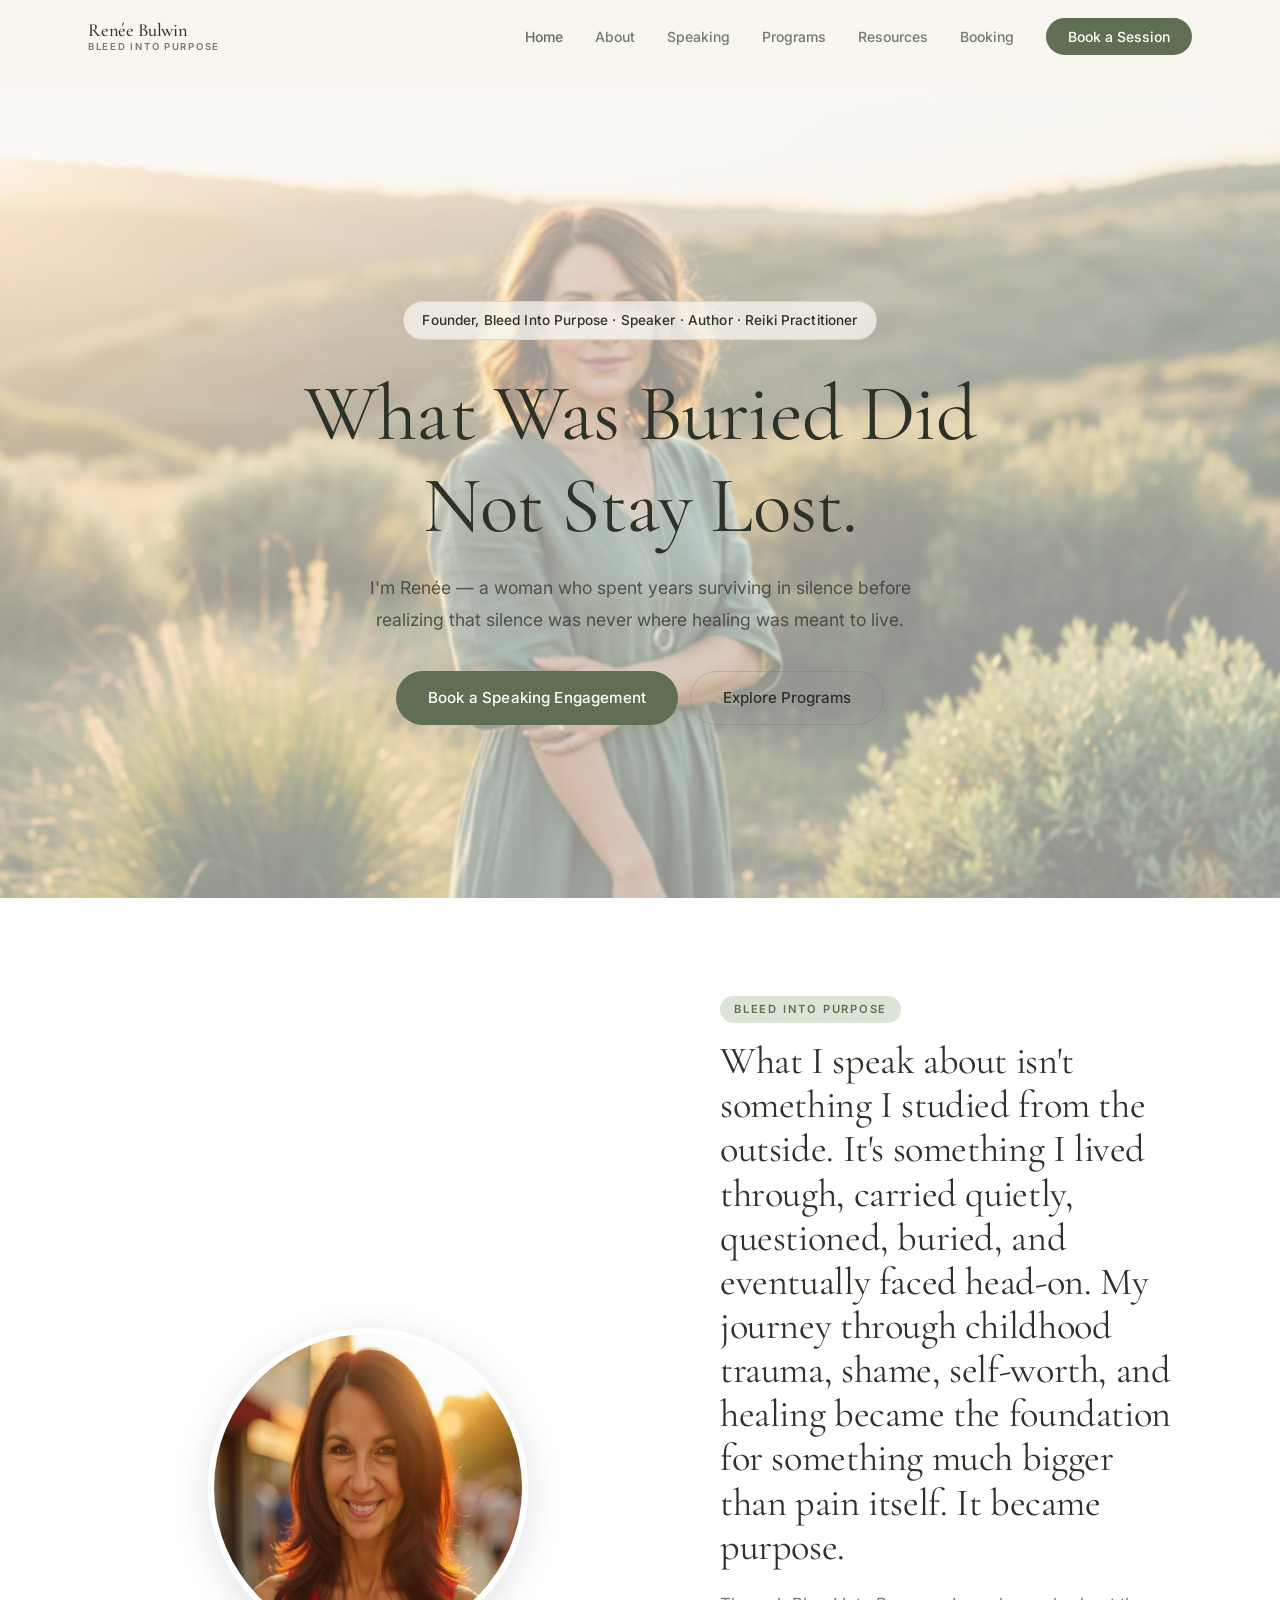
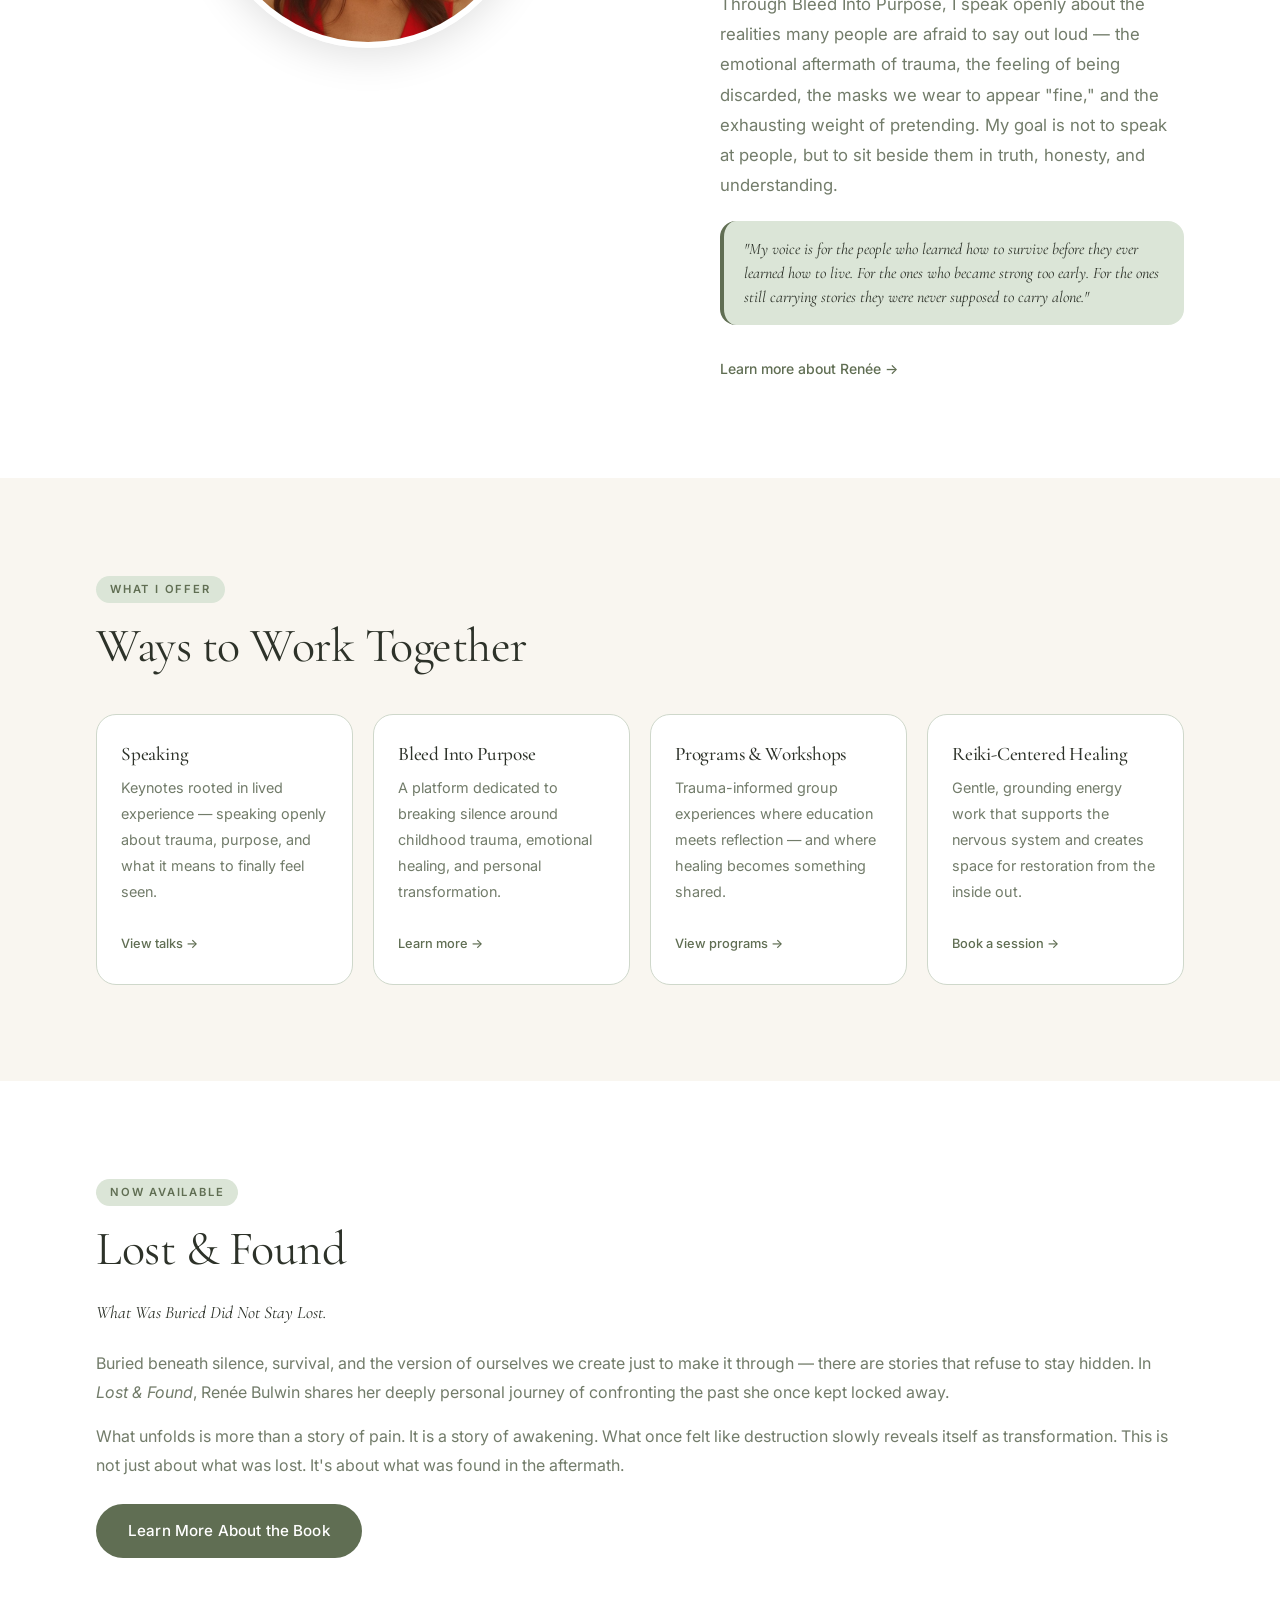
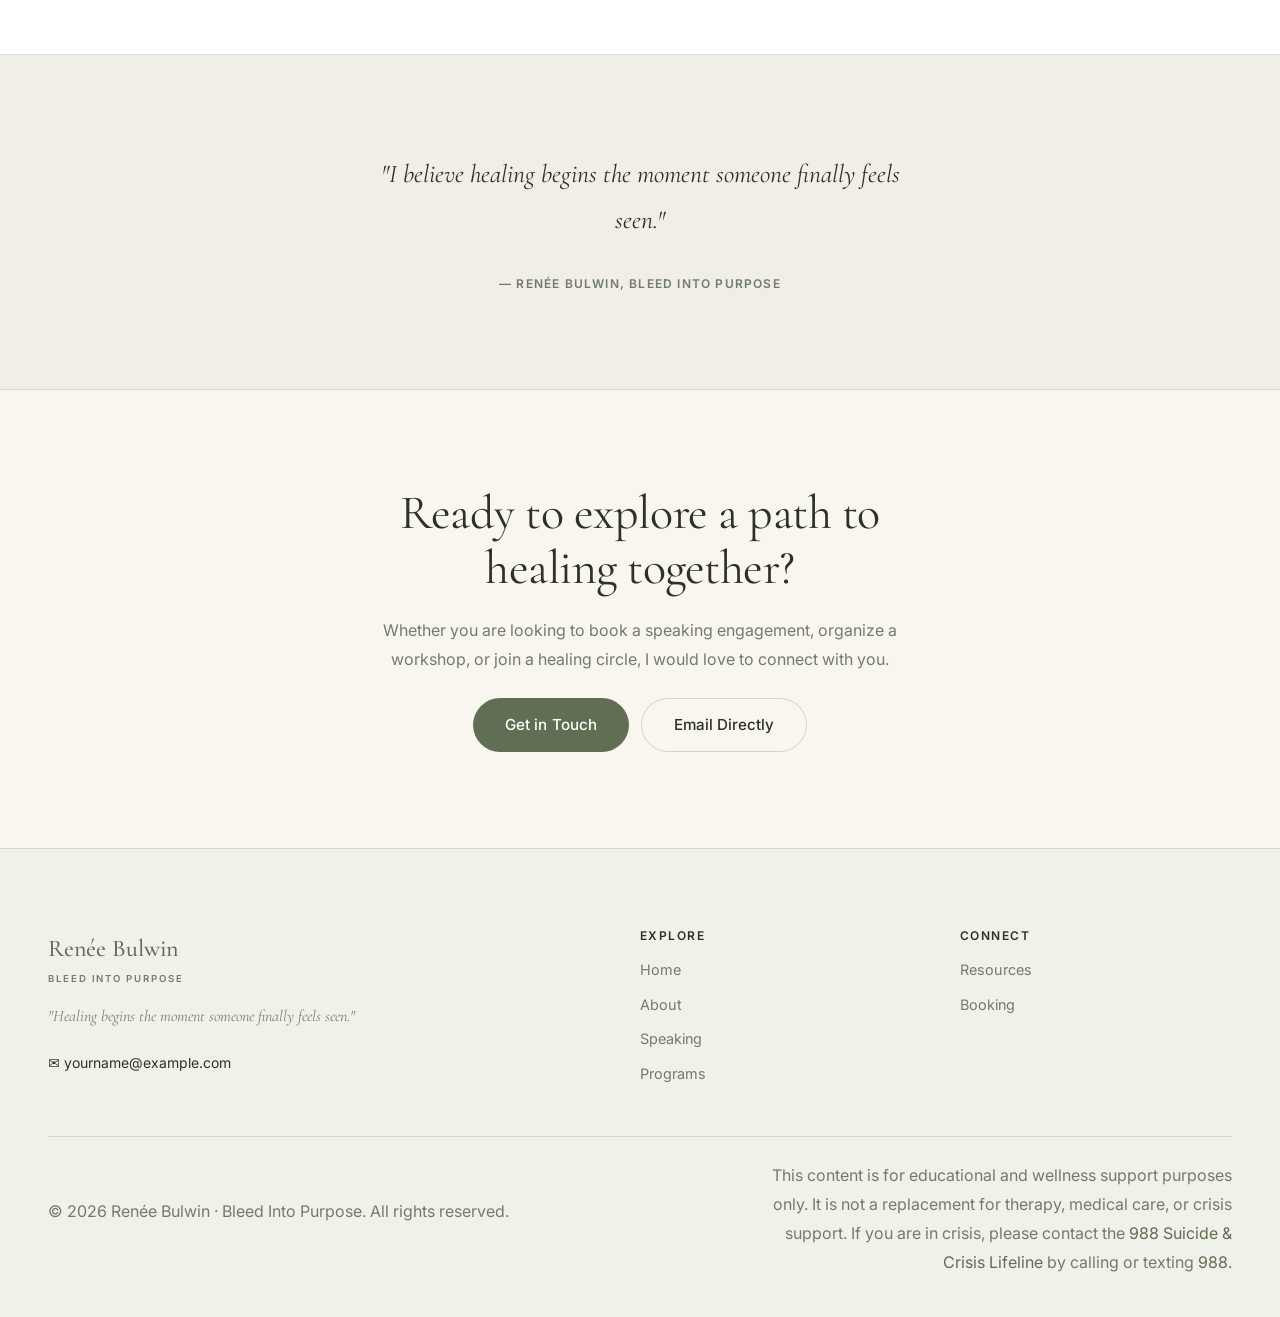
==== commit 0d95a050: "updated homepage" ====
--- a/index.html
+++ b/index.html
@@ -69,15 +69,37 @@
         </div>
       </section>
 
-      <!-- INTRO -->
-      <section class="section-pad white-bg fade-in" aria-labelledby="intro-heading">
-        <div class="container">
-          <span class="section-label">Her Story</span>
-          <h2 id="intro-heading">Bleed Into Purpose</h2>
-          <p>What I speak about isn't something I studied from the outside. It's something I lived through, carried quietly, questioned, buried, and eventually faced head-on. My journey through childhood trauma, shame, self-worth, and healing became the foundation for something much bigger than pain itself. It became purpose.</p>
-          <p>Through Bleed Into Purpose, I speak openly about the realities many people are afraid to say out loud — the emotional aftermath of trauma, the feeling of being discarded, the masks we wear to appear "fine," and the exhausting weight of pretending. My goal is not to speak at people, but to sit beside them in truth, honesty, and understanding.</p>
-          <p style="font-family:var(--serif);font-style:italic;font-size:1.05rem;color:var(--fg);">My voice is for the people who learned how to survive before they ever learned how to live. For the ones who became strong too early. For the ones still carrying stories they were never supposed to carry alone.</p>
-          <a href="about.html" class="link-underline">Learn more about Renée →</a>
+      <!-- INTRO — circle headshot left, text right (matches Replit home layout) -->
+      <section class="image-section white-bg fade-in" aria-labelledby="intro-heading">
+        <div class="container">
+          <div class="image-section-inner">
+
+            <!-- Circle headshot -->
+            <div class="image-section-img" style="display:flex;align-items:center;justify-content:center;">
+              <div style="
+                width:320px;height:320px;flex-shrink:0;
+                border-radius:50%;overflow:hidden;
+                box-shadow:0 8px 40px rgba(0,0,0,0.12);
+                border:6px solid var(--card);
+              ">
+                <img
+                  src="images/renee-about.jpg"
+                  alt="Renée Bulwin, founder of Bleed Into Purpose"
+                  style="width:100%;height:100%;object-fit:cover;object-position:center top;"
+                >
+              </div>
+            </div>
+
+            <!-- Text -->
+            <div class="image-section-text">
+              <span class="section-label">Bleed Into Purpose</span>
+              <h2 id="intro-heading" style="font-size:clamp(1.6rem,3.5vw,2.4rem);margin-bottom:20px;">What I speak about isn't something I studied from the outside. It's something I lived through, carried quietly, questioned, buried, and eventually faced head-on. My journey through childhood trauma, shame, self-worth, and healing became the foundation for something much bigger than pain itself. It became purpose.</h2>
+              <p>Through Bleed Into Purpose, I speak openly about the realities many people are afraid to say out loud — the emotional aftermath of trauma, the feeling of being discarded, the masks we wear to appear "fine," and the exhausting weight of pretending. My goal is not to speak at people, but to sit beside them in truth, honesty, and understanding.</p>
+              <blockquote style="font-size:1rem;padding:16px 20px;margin:20px 0;">"My voice is for the people who learned how to survive before they ever learned how to live. For the ones who became strong too early. For the ones still carrying stories they were never supposed to carry alone."</blockquote>
+              <a href="about.html" class="link-underline">Learn more about Renée →</a>
+            </div>
+
+          </div>
         </div>
       </section>
 
--- a/style.css
+++ b/style.css
@@ -252,9 +252,14 @@
 }
 .image-section-img{width:100%;}
 @media(min-width:1024px){.image-section-img{width:50%;flex-shrink:0;}}
-.image-section-img img{
+/* Rectangular portrait — default for about/speaking/programs */
+.image-section-img > img{
   width:100%;aspect-ratio:4/5;object-fit:cover;
   border-radius:var(--r-xl);box-shadow:var(--shadow-md);
+}
+/* Circle wrapper override — home page headshot */
+.image-section-img > div > img{
+  aspect-ratio:unset;border-radius:0 !important;box-shadow:none !important;
 }
 .image-section-text{width:100%;}
 @media(min-width:1024px){.image-section-text{width:50%;}}
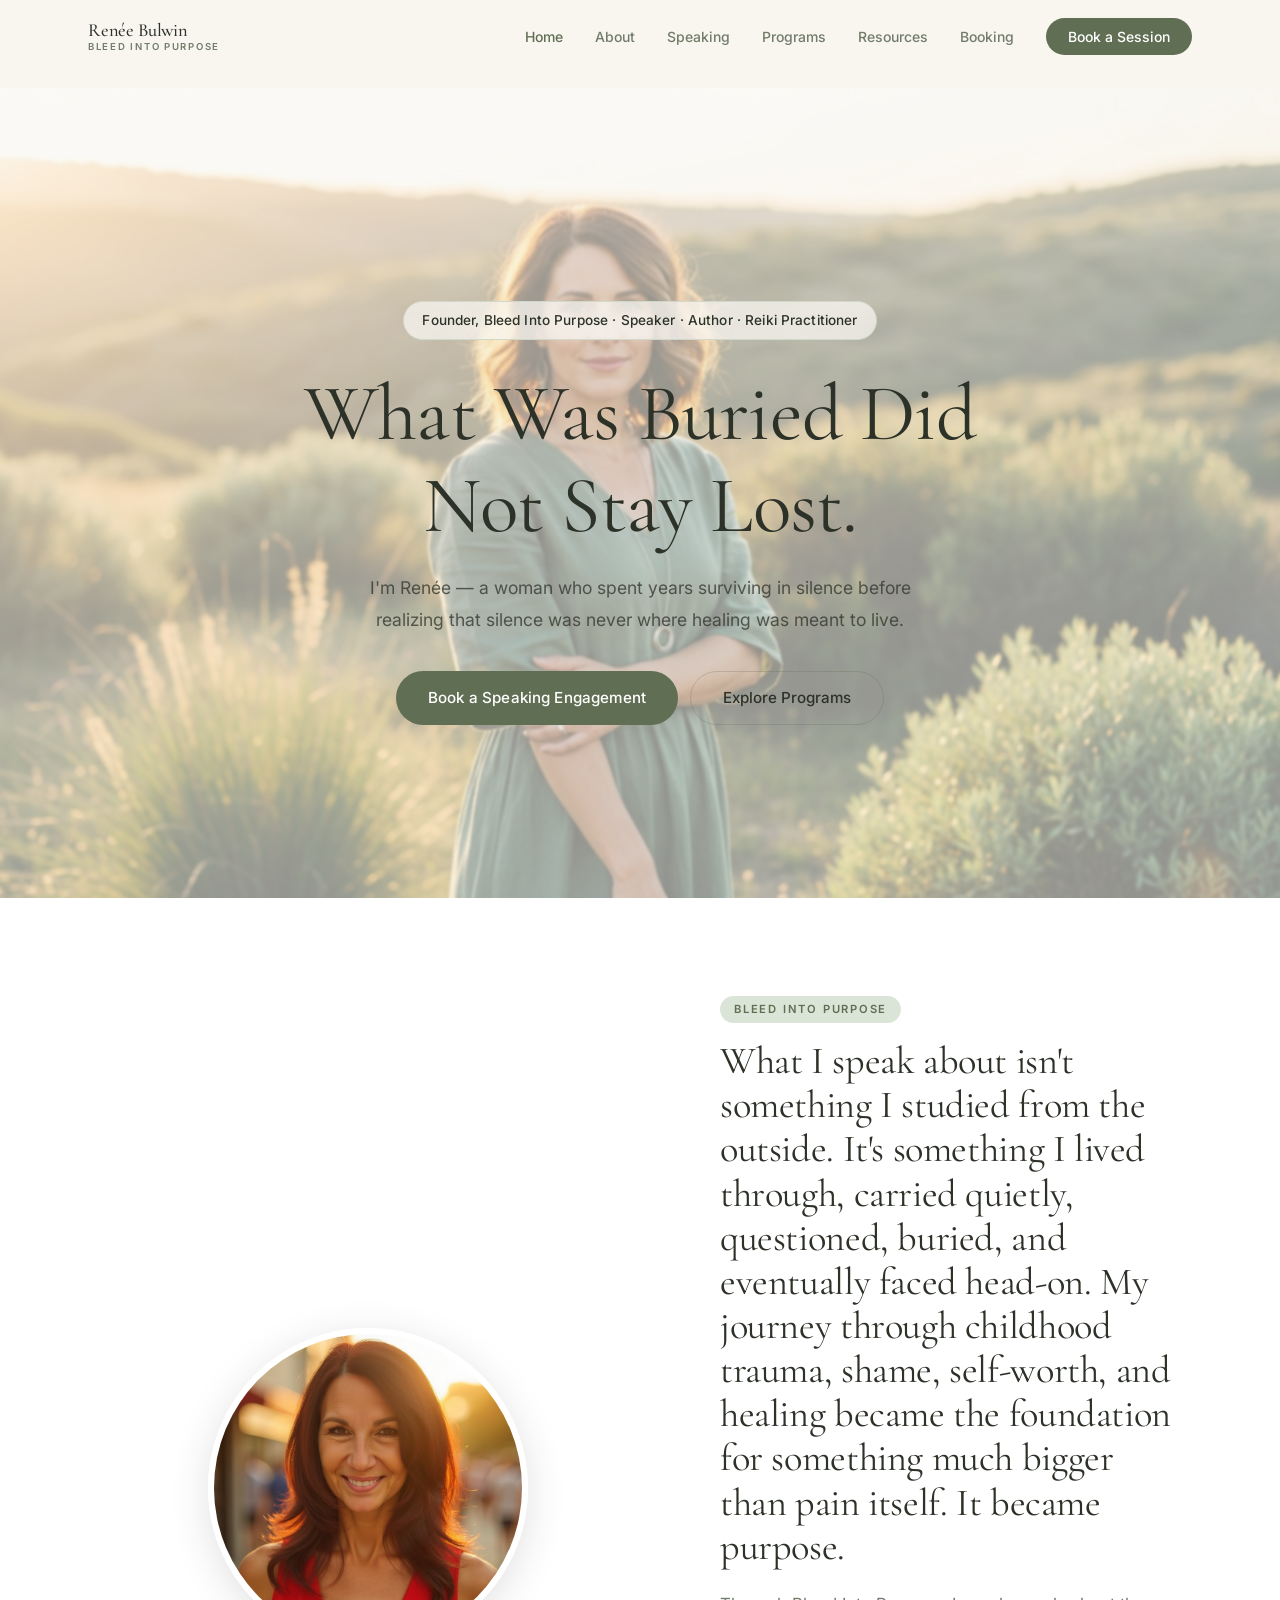
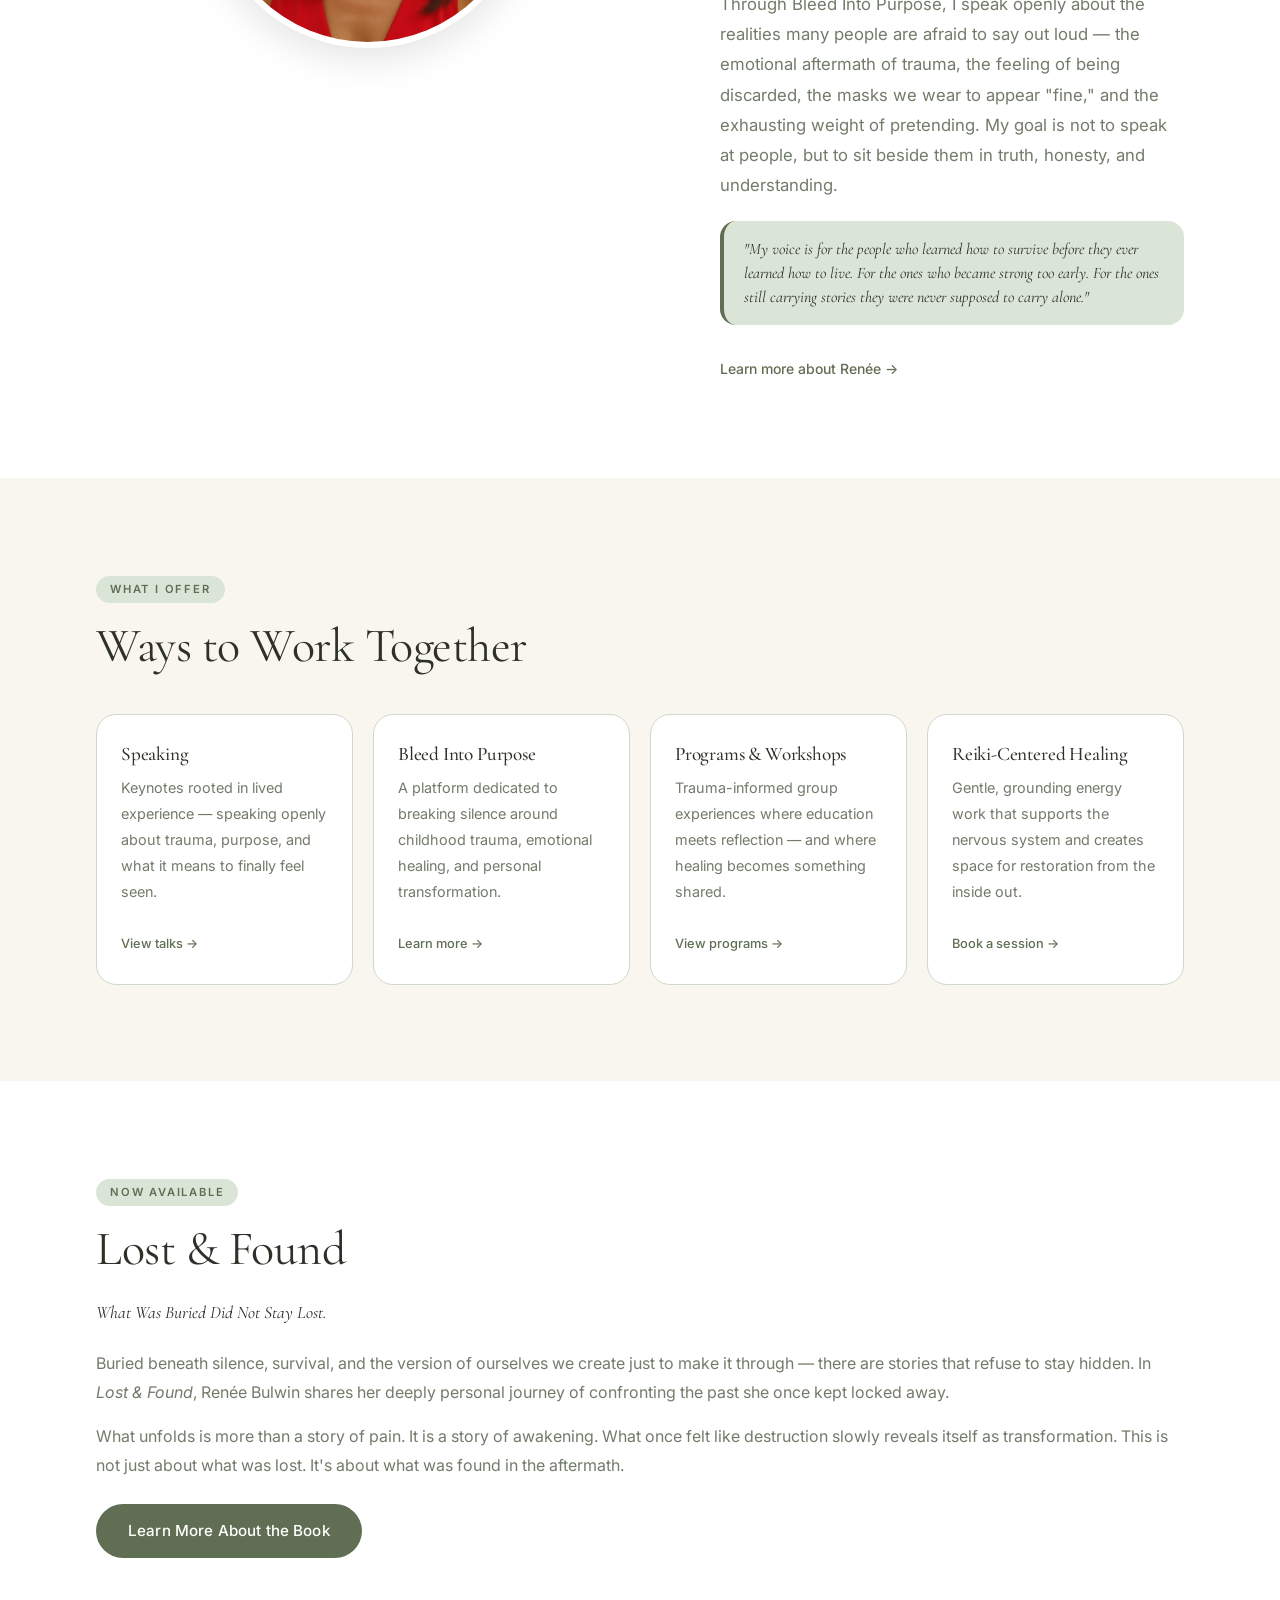
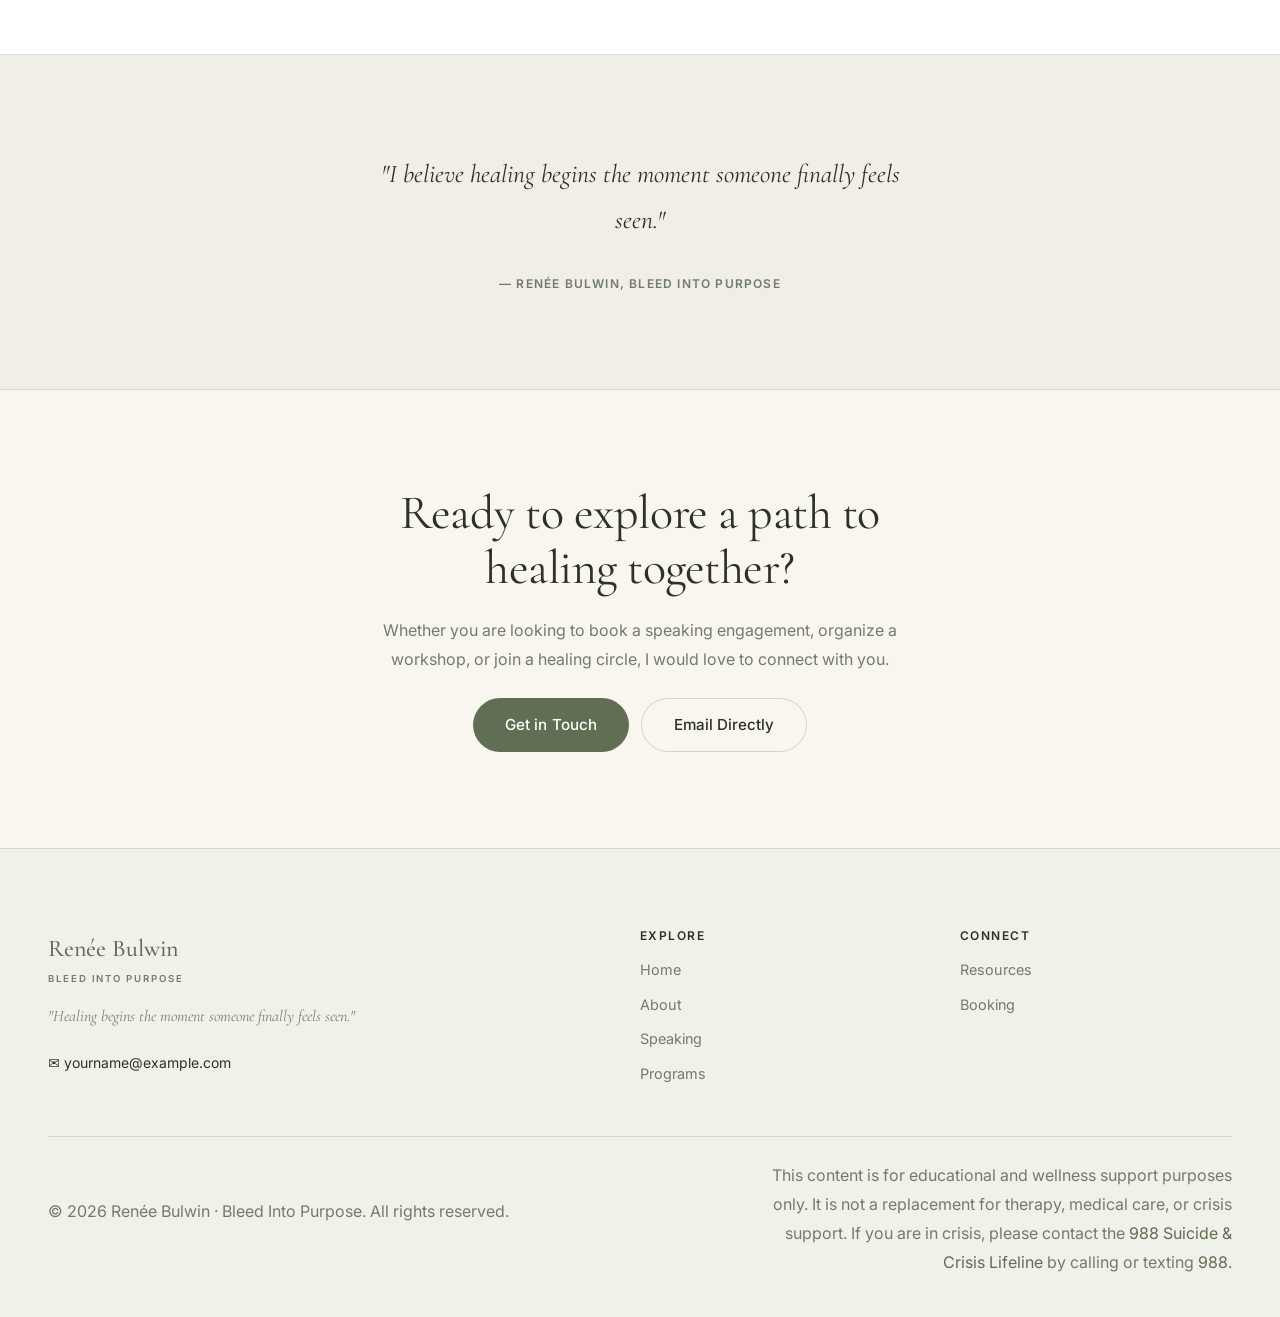
==== commit 2925392a: "updated image" ====
--- a/index.html
+++ b/index.html
@@ -85,7 +85,9 @@
                 <img
                   src="images/renee-about.jpg"
                   alt="Renée Bulwin, founder of Bleed Into Purpose"
-                  style="width:100%;height:100%;object-fit:cover;object-position:center top;"
+                  width="800"
+                  height="800"
+                  style="width:100%;height:100%;object-fit:cover;object-position:center 10%;display:block;"
                 >
               </div>
             </div>
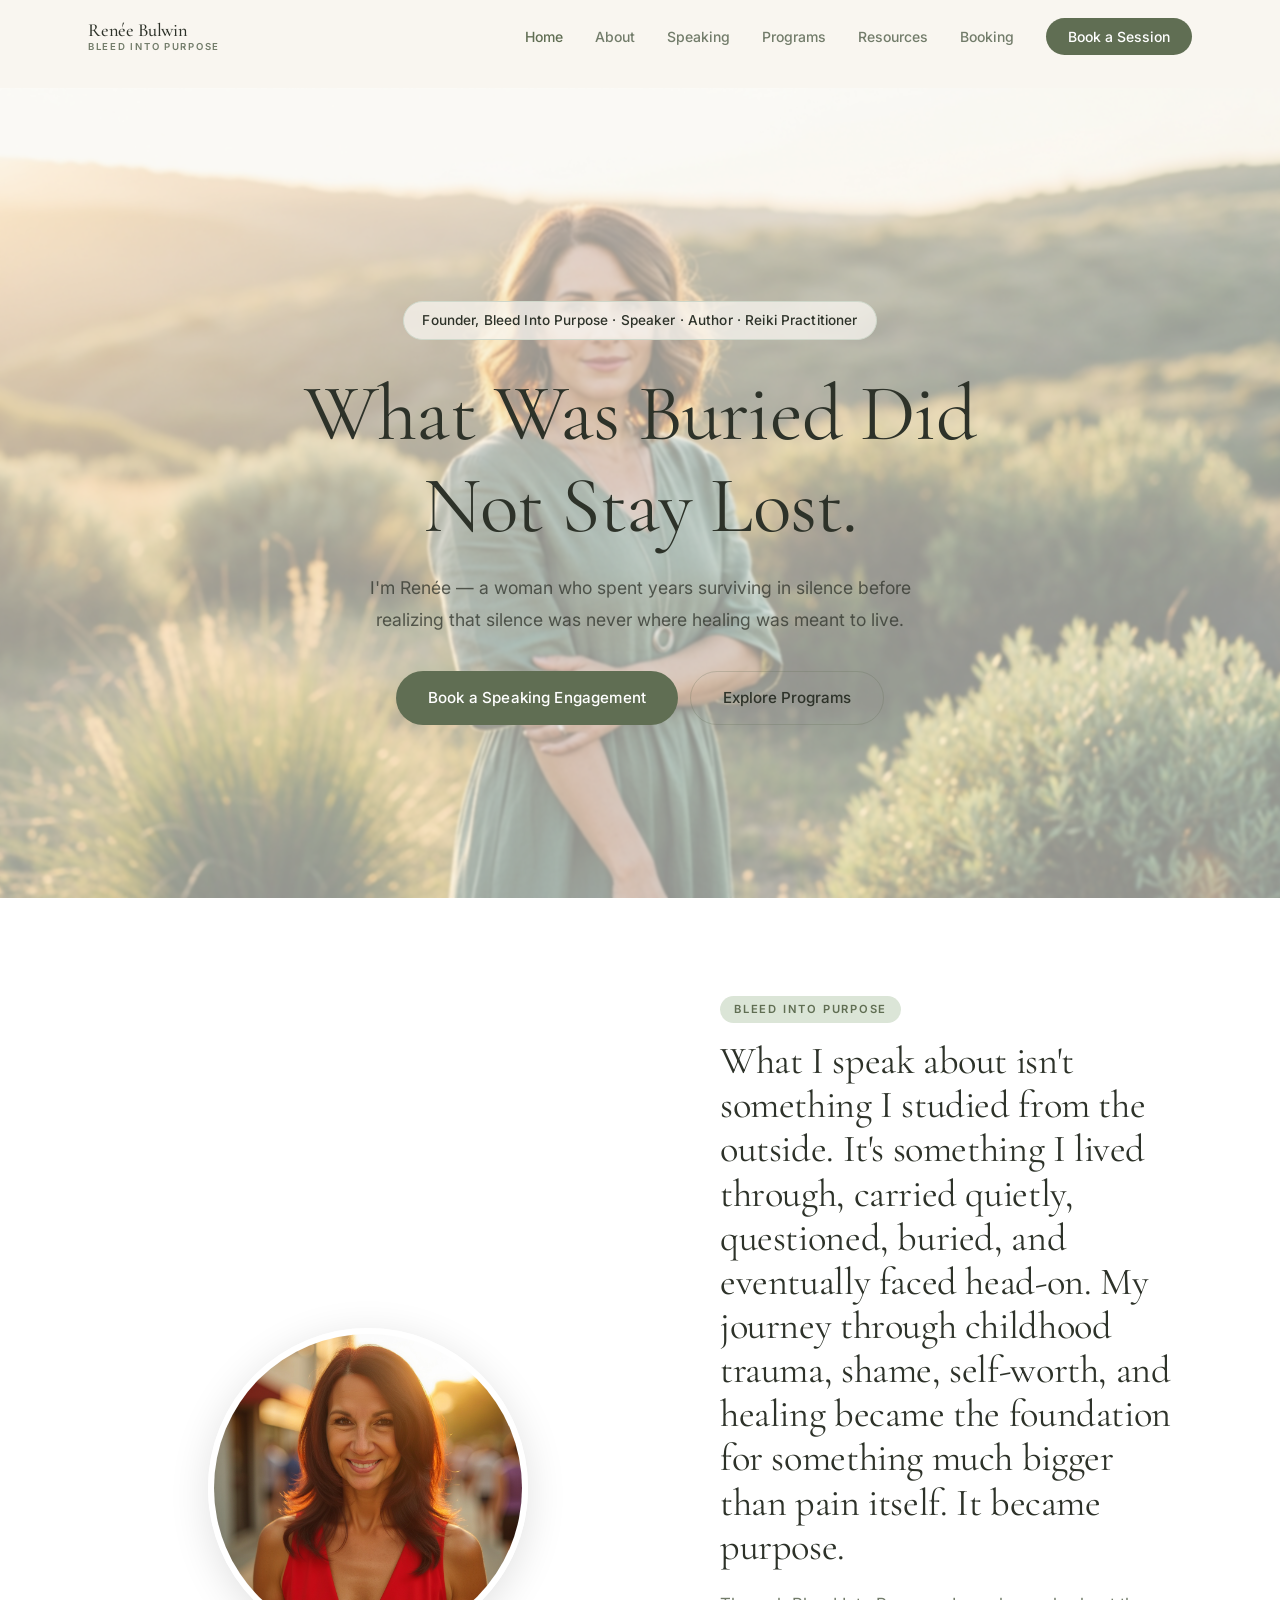
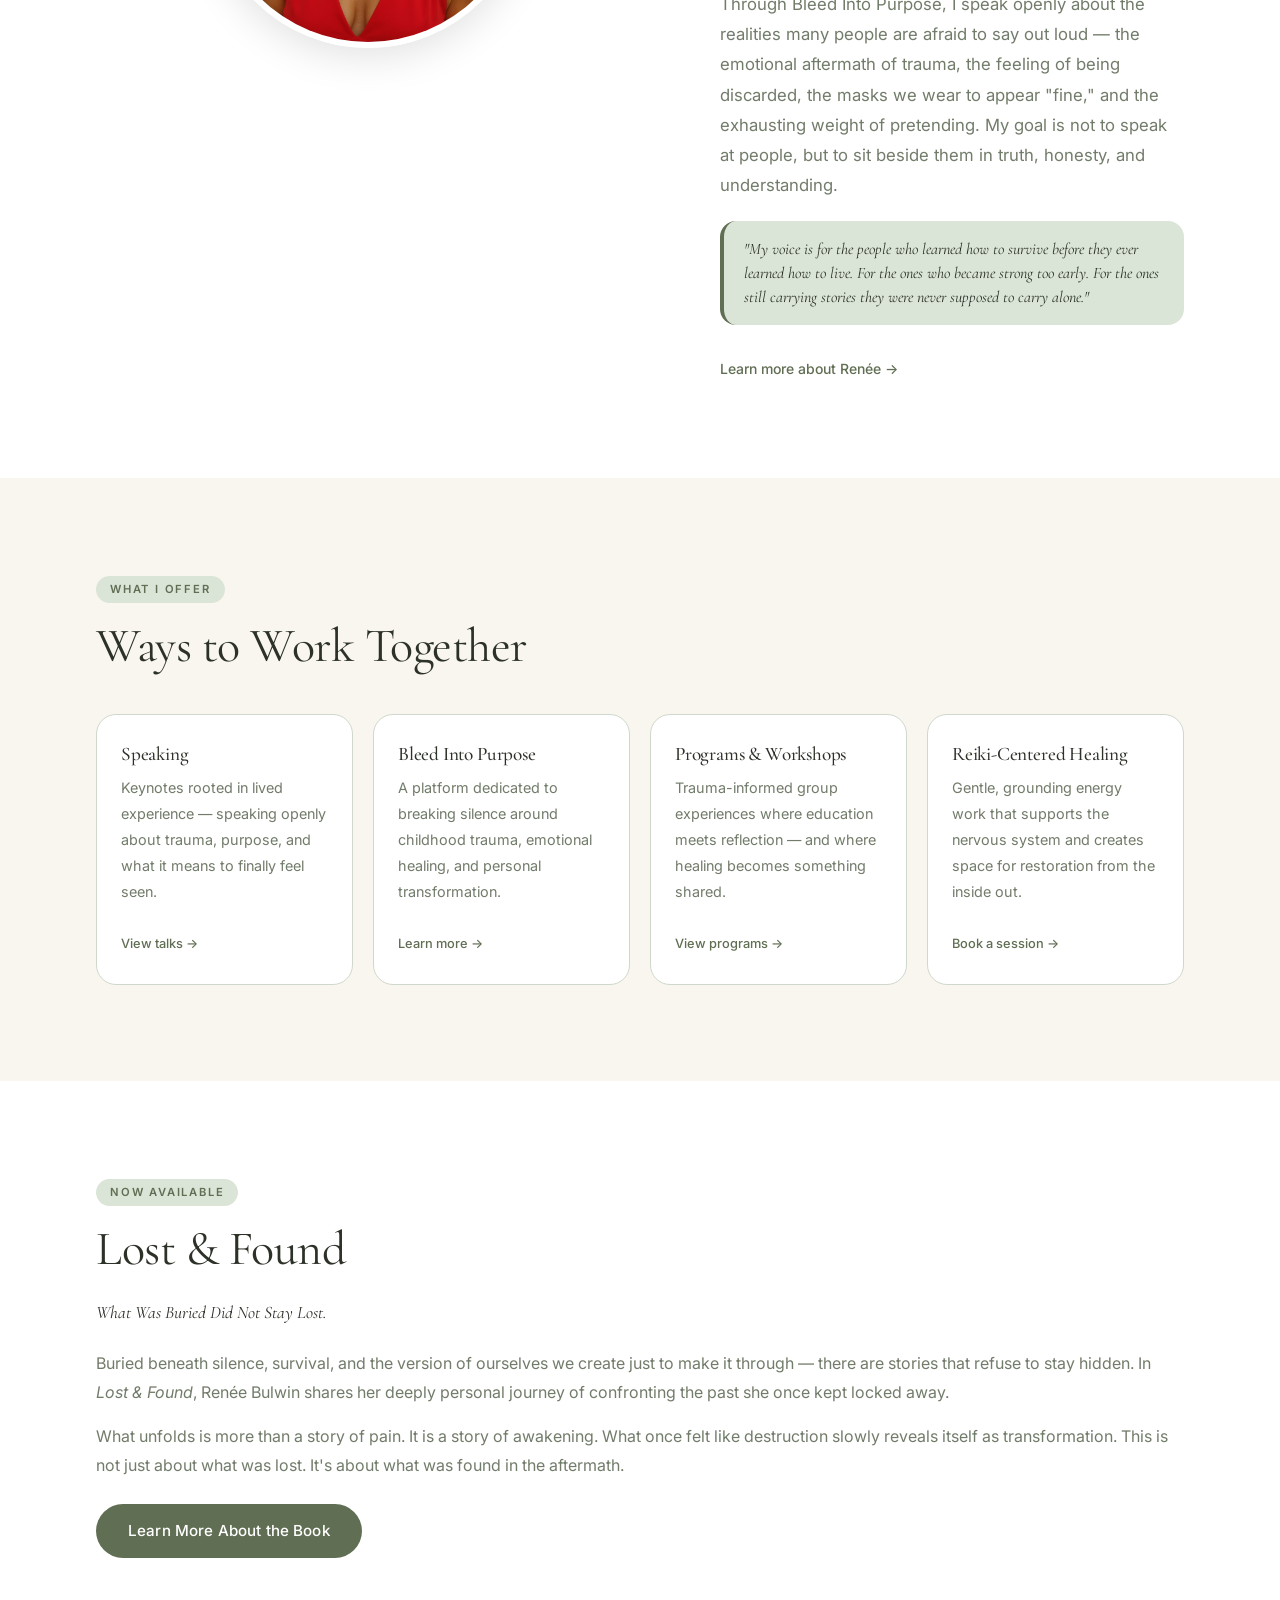
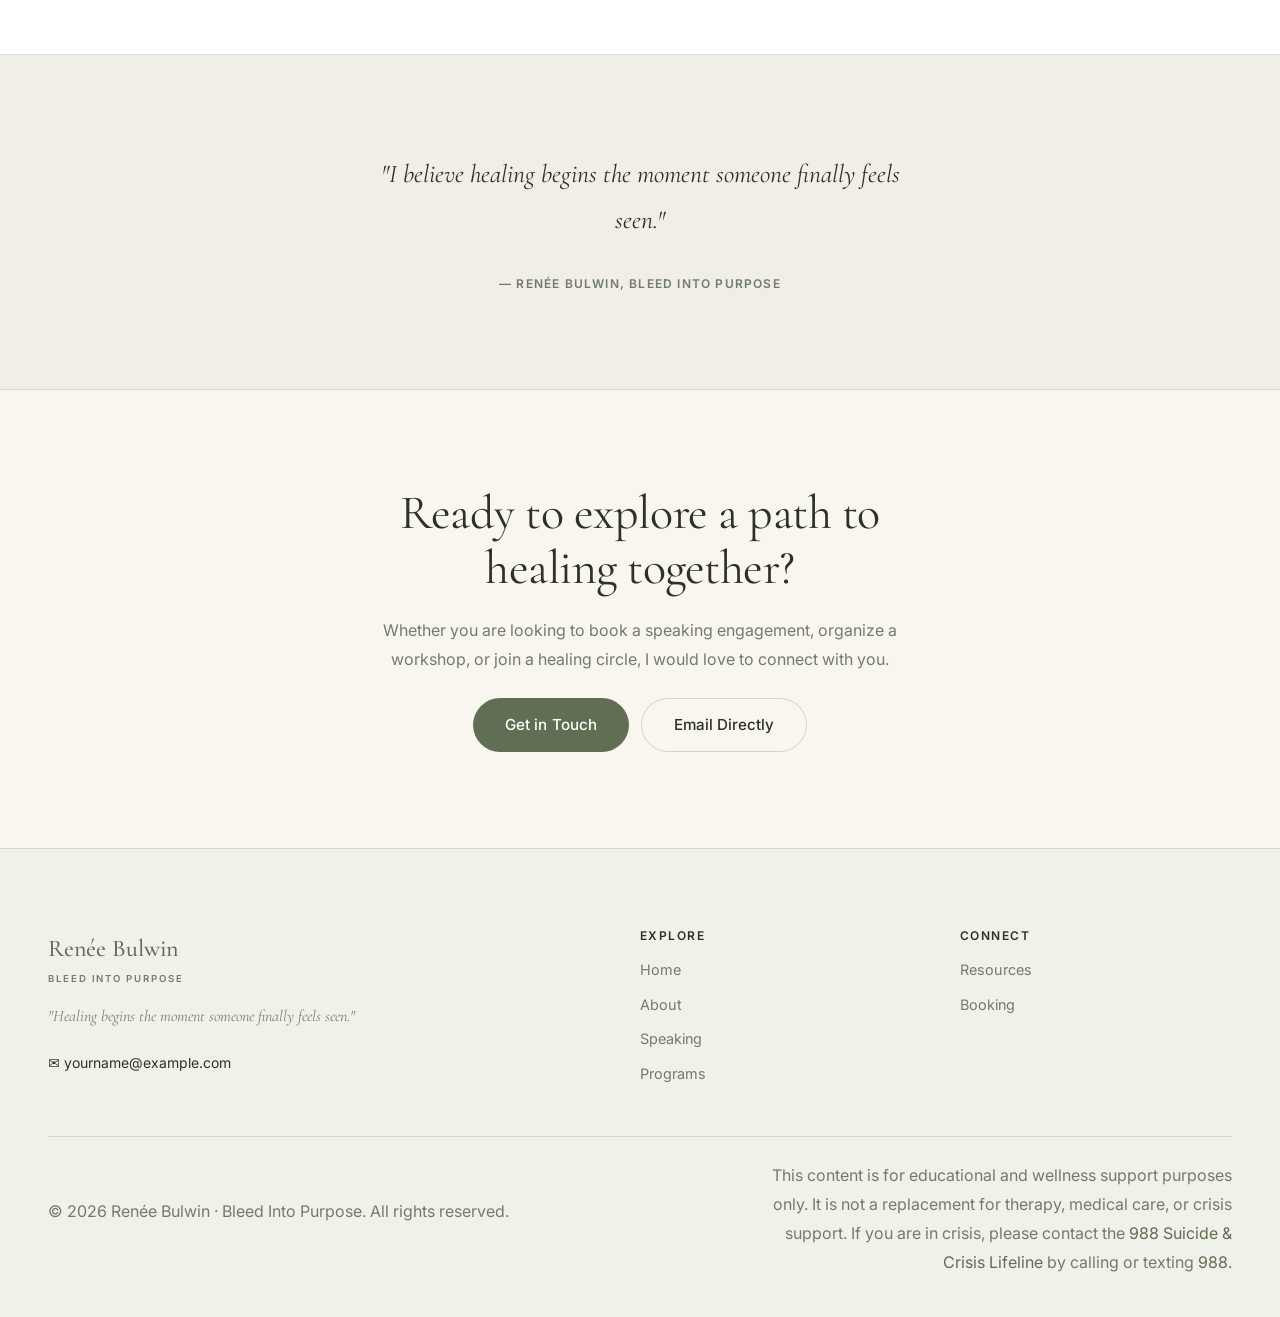
==== commit d5ffb302: "updated image" ====
--- a/index.html
+++ b/index.html
@@ -83,7 +83,7 @@
                 border:6px solid var(--card);
               ">
                 <img
-                  src="images/renee-about.jpg"
+                  src="images/headshot.jpg"
                   alt="Renée Bulwin, founder of Bleed Into Purpose"
                   width="800"
                   height="800"
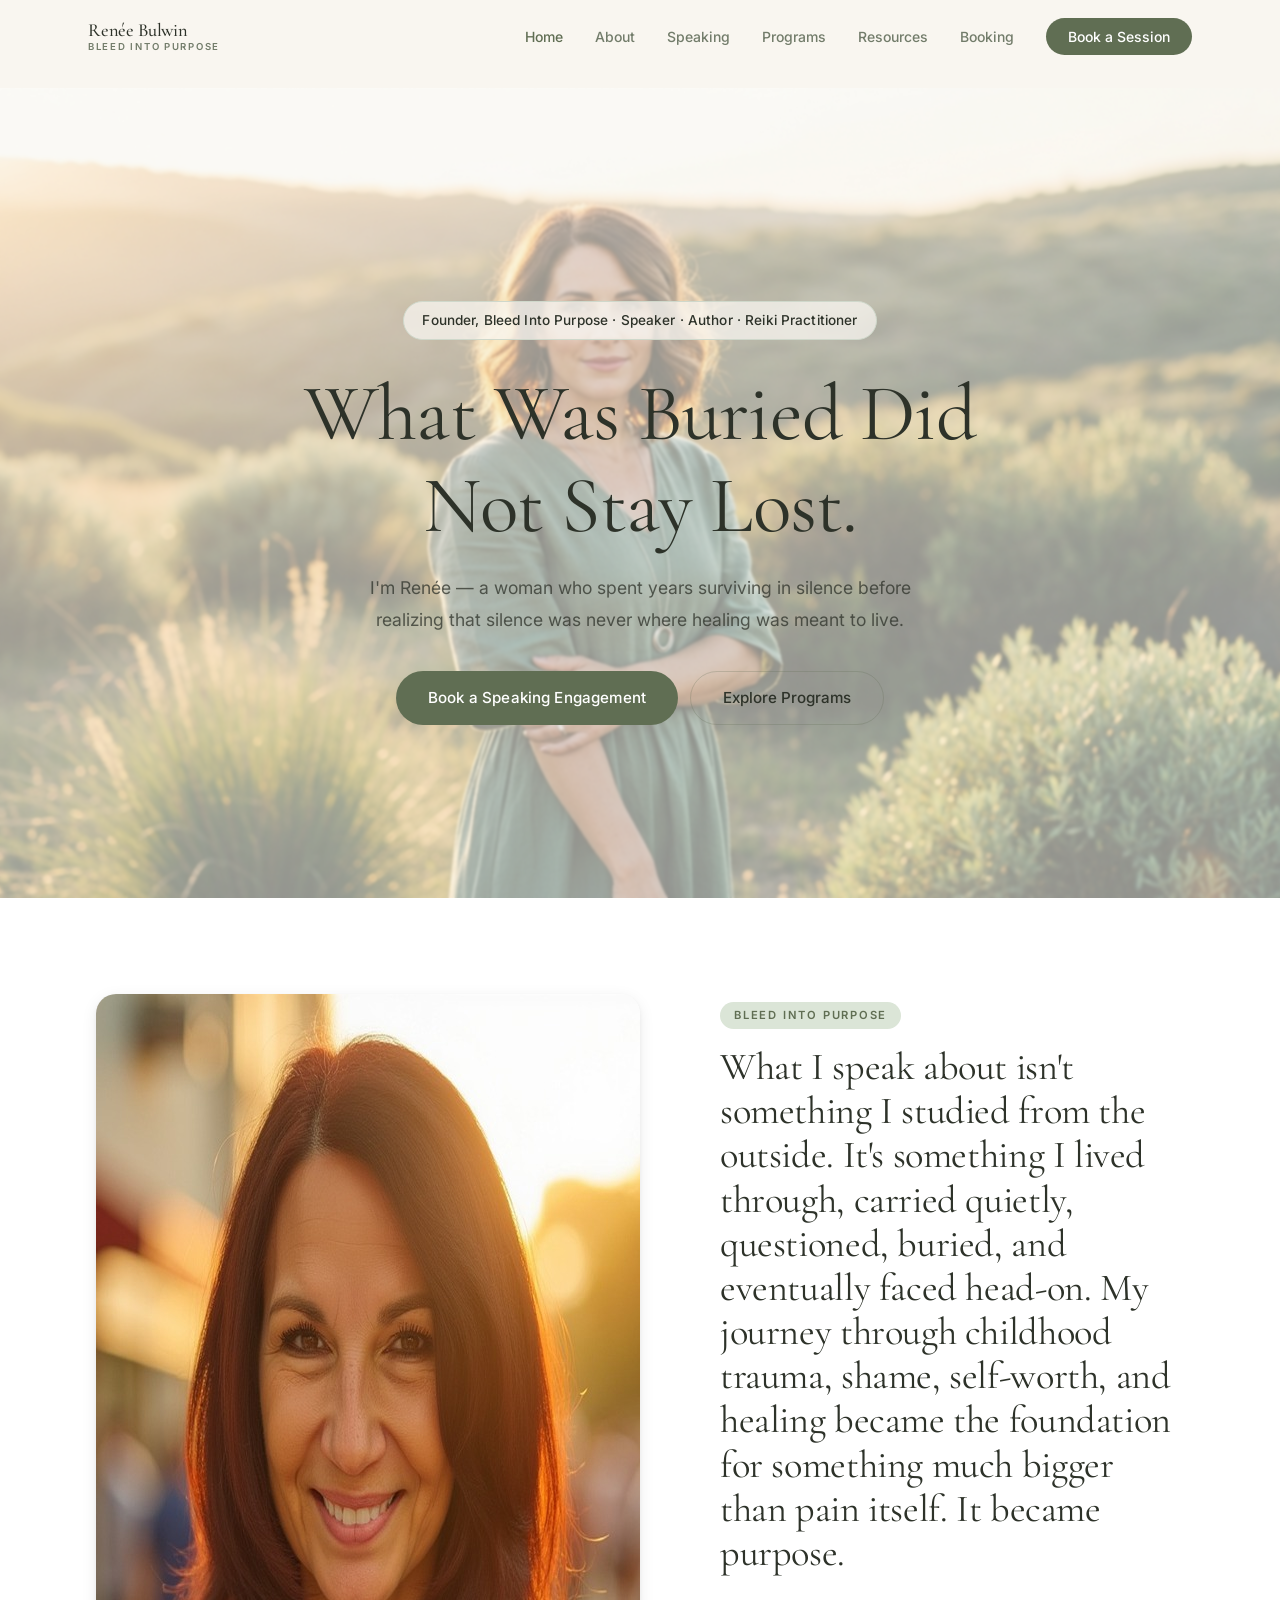
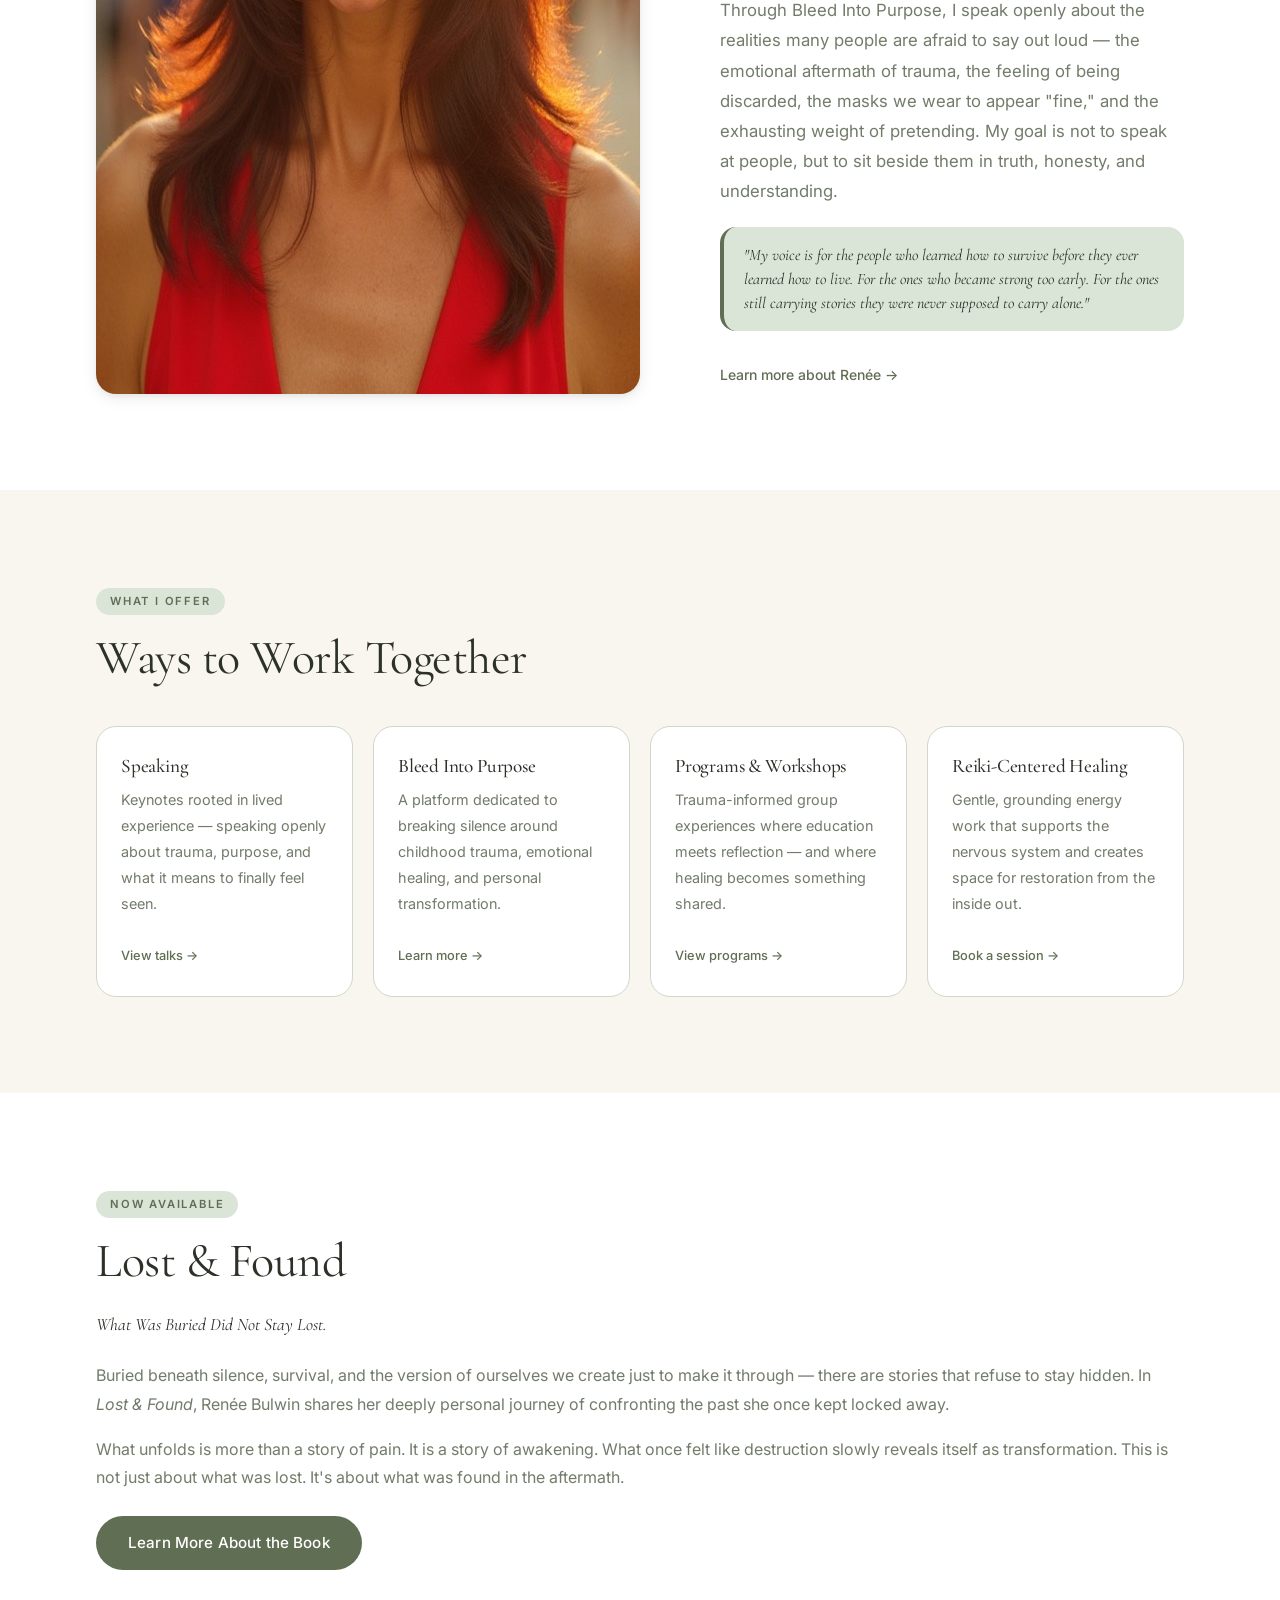
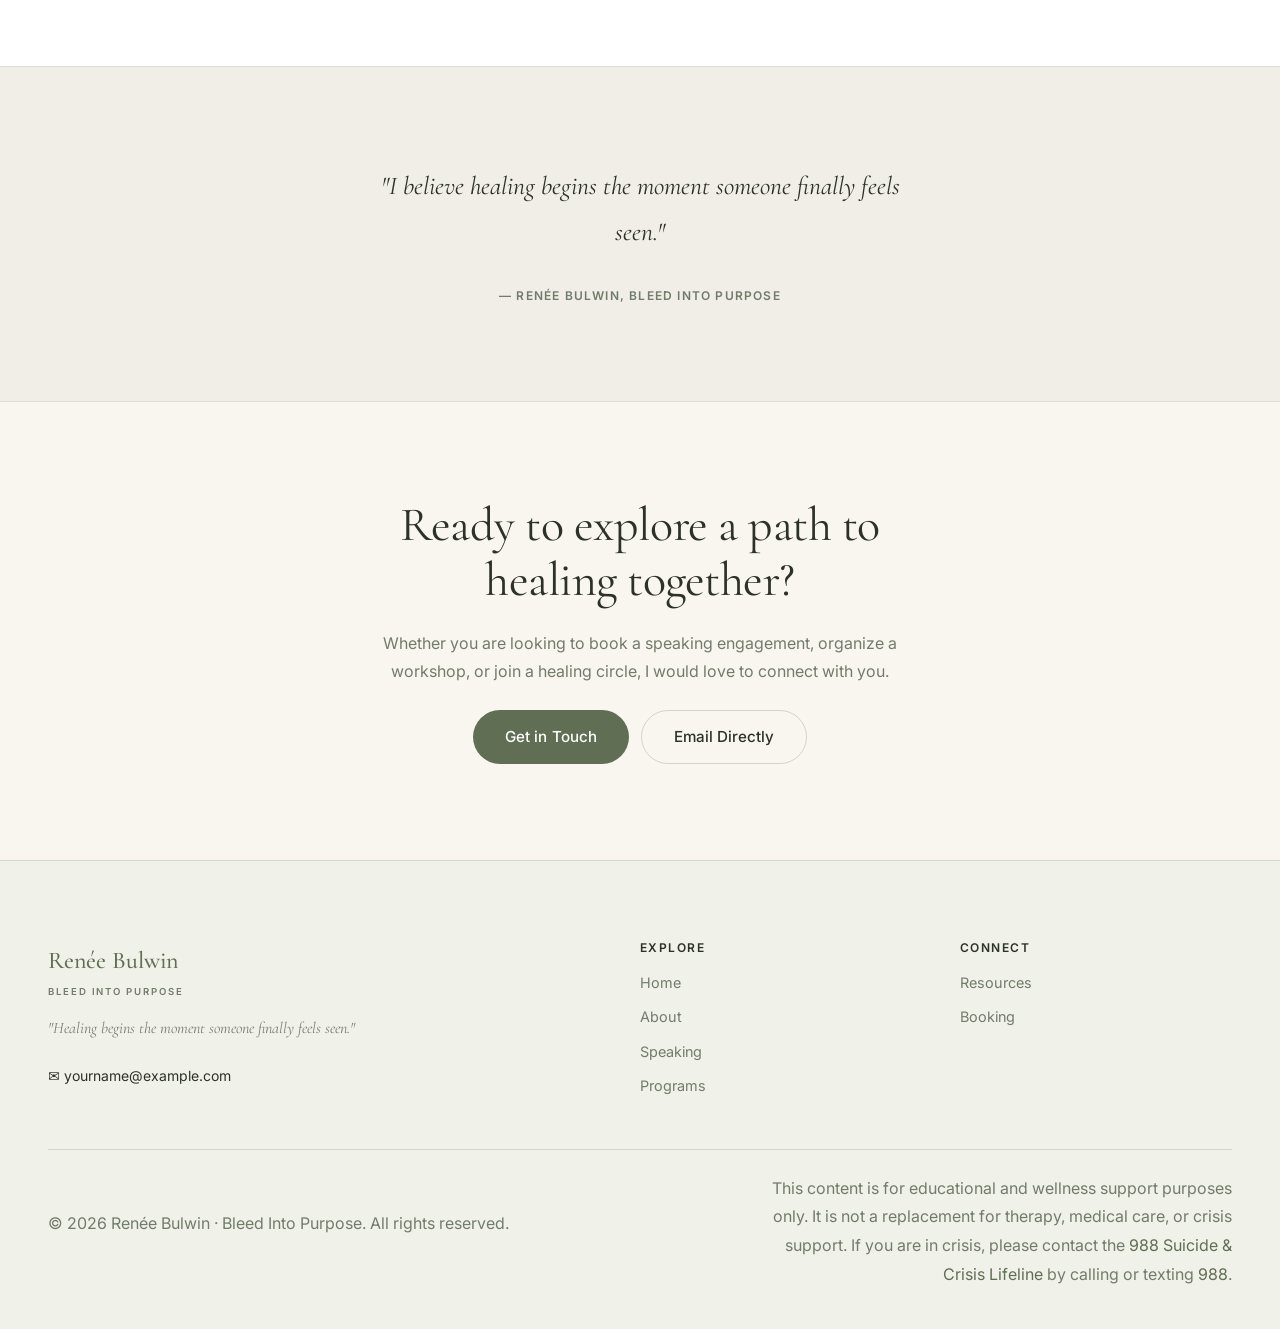
==== commit 16600d77: "updated image" ====
--- a/index.html
+++ b/index.html
@@ -74,22 +74,14 @@
         <div class="container">
           <div class="image-section-inner">
 
-            <!-- Circle headshot -->
-            <div class="image-section-img" style="display:flex;align-items:center;justify-content:center;">
-              <div style="
-                width:320px;height:320px;flex-shrink:0;
-                border-radius:50%;overflow:hidden;
-                box-shadow:0 8px 40px rgba(0,0,0,0.12);
-                border:6px solid var(--card);
-              ">
-                <img
-                  src="images/headshot.jpg"
-                  alt="Renée Bulwin, founder of Bleed Into Purpose"
-                  width="800"
-                  height="800"
-                  style="width:100%;height:100%;object-fit:cover;object-position:center 10%;display:block;"
-                >
-              </div>
+            <!-- Rectangular headshot — same style as about page -->
+            <div class="image-section-img">
+              <img
+                src="images/renee-about.jpg"
+                alt="Renée Bulwin, founder of Bleed Into Purpose"
+                width="800"
+                height="1000"
+              >
             </div>
 
             <!-- Text -->
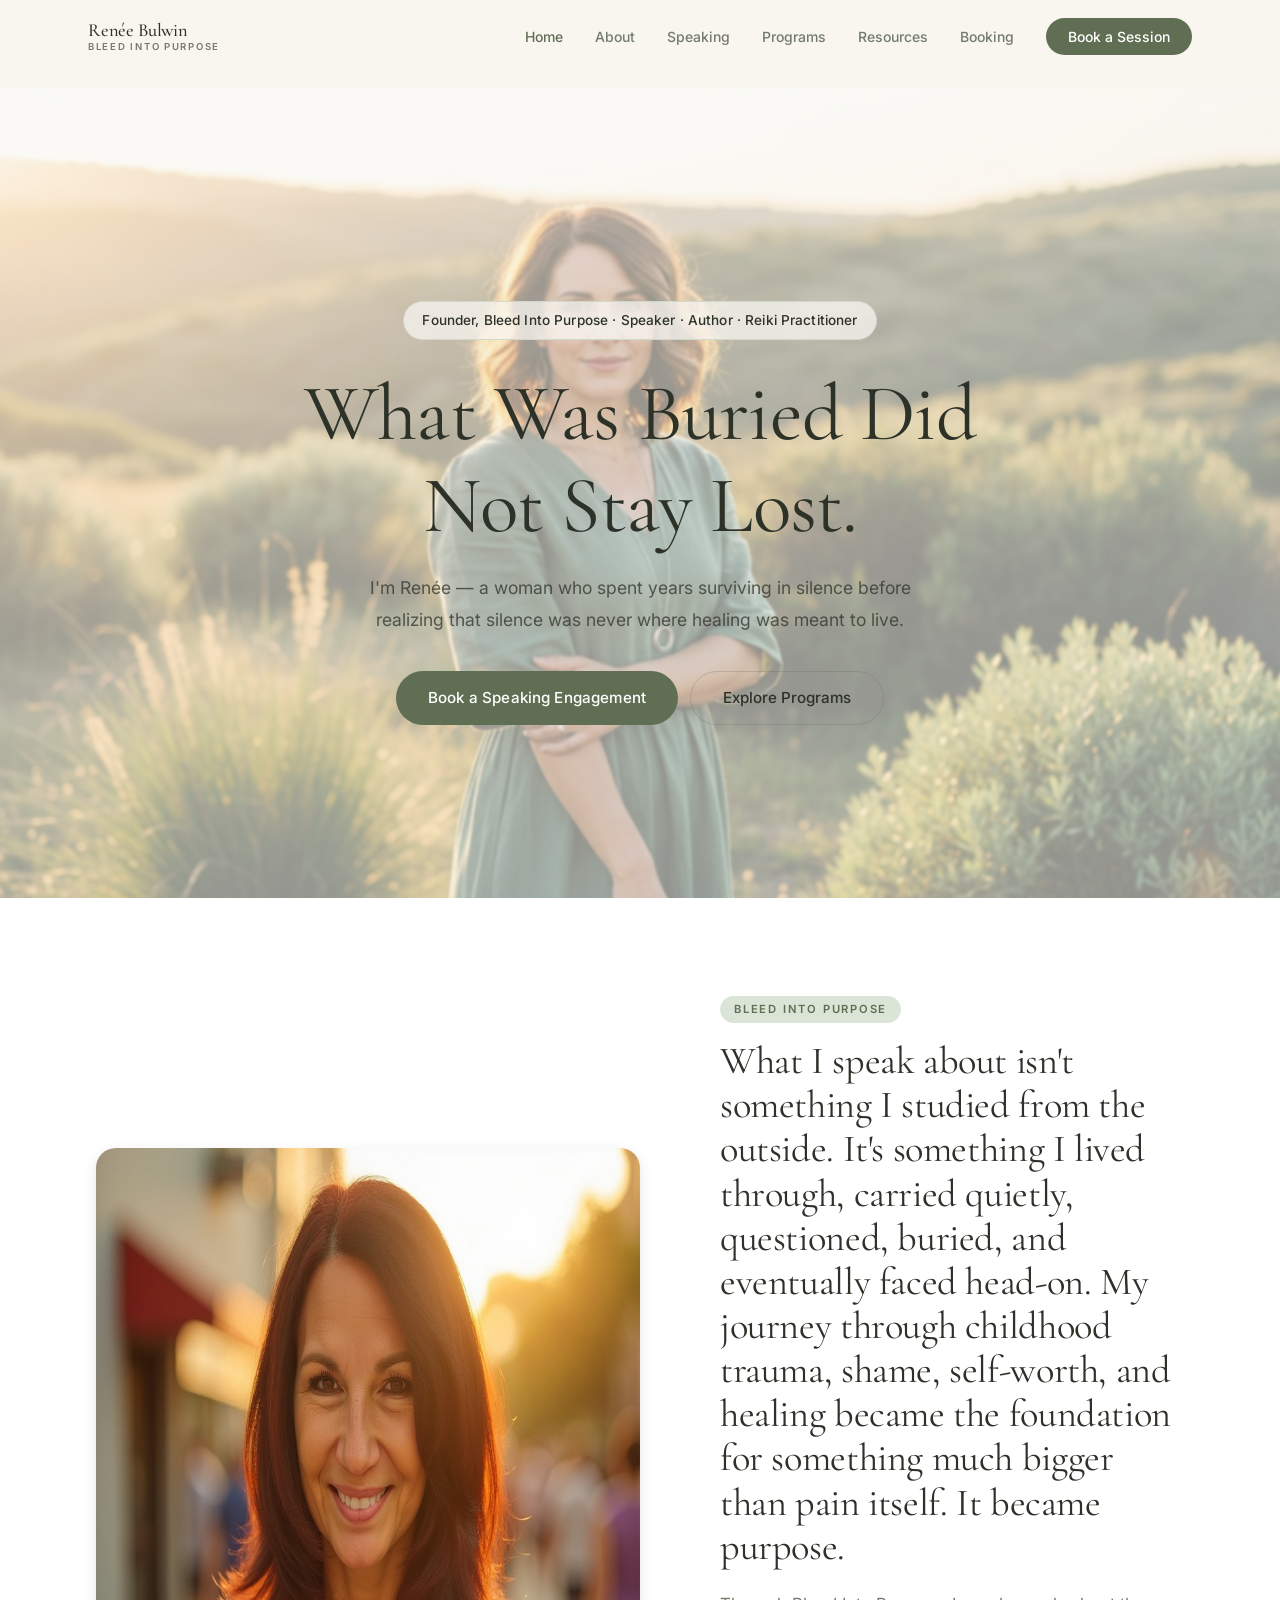
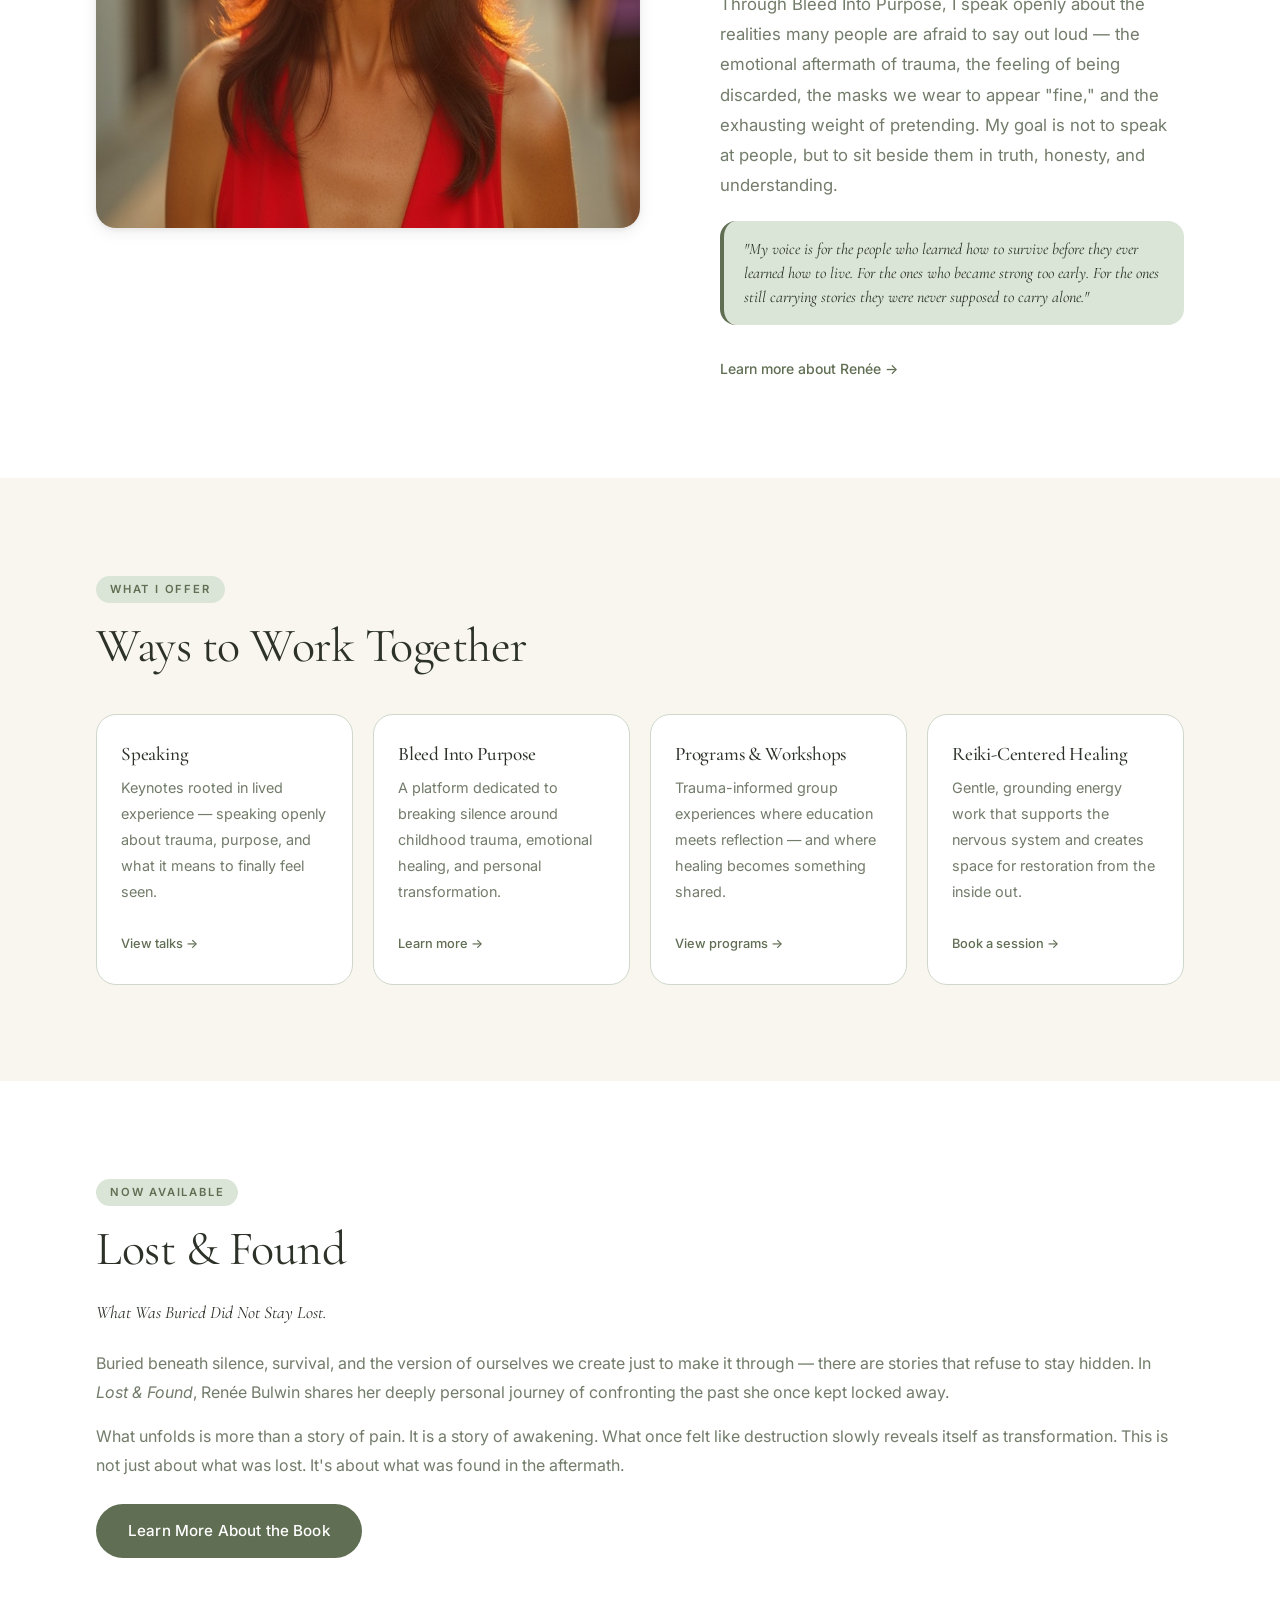
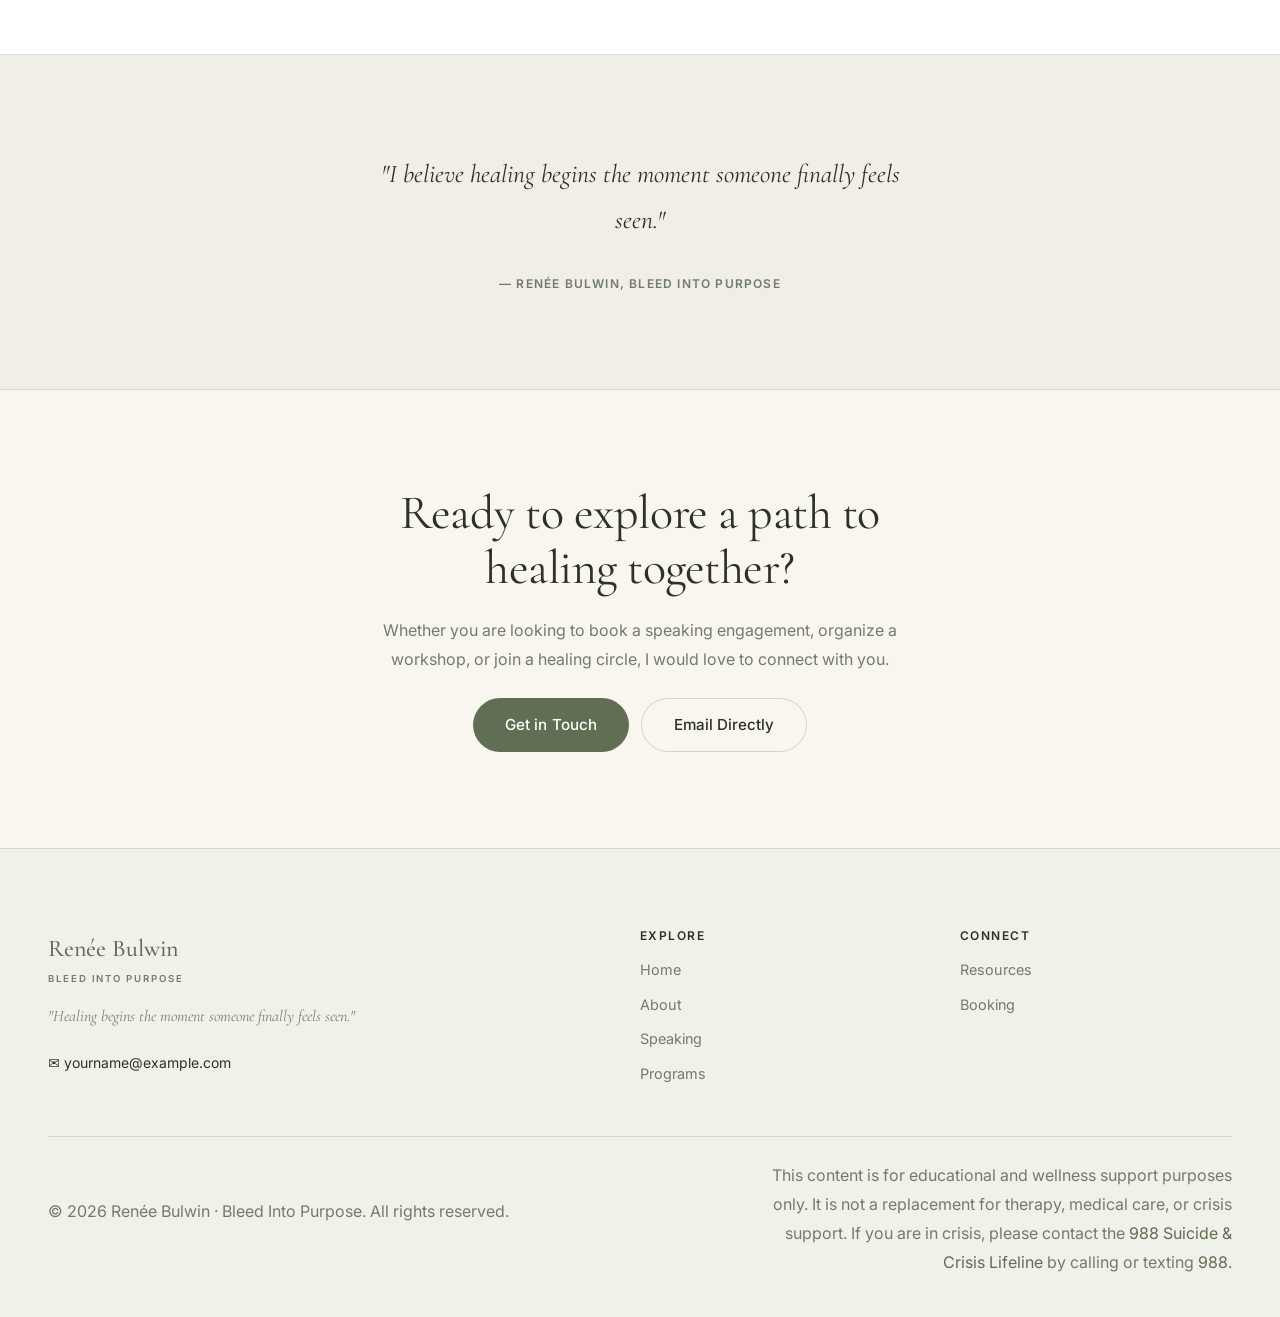
==== commit 7f495e69: "updated image" ====
--- a/index.html
+++ b/index.html
@@ -79,8 +79,6 @@
               <img
                 src="images/renee-about.jpg"
                 alt="Renée Bulwin, founder of Bleed Into Purpose"
-                width="800"
-                height="1000"
               >
             </div>
 
